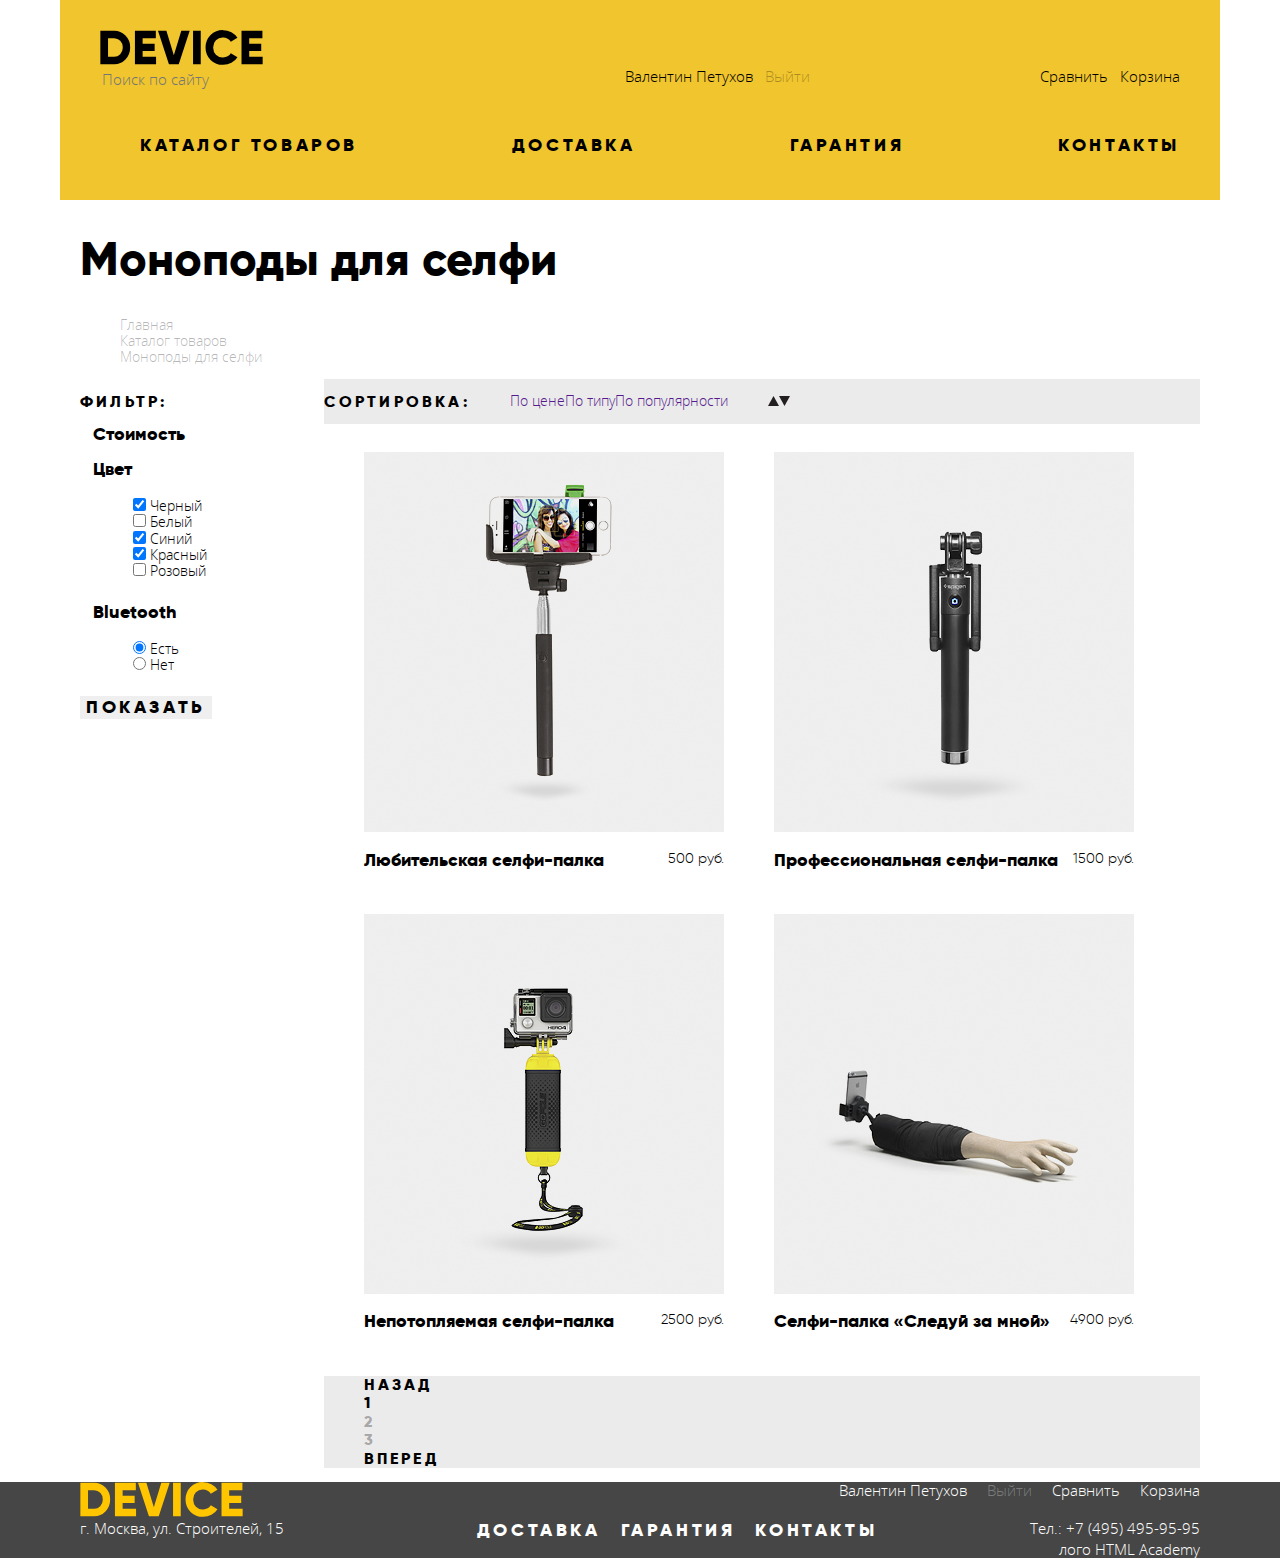
==== catalog.html @ 7acdc755 "исправлены комментарии по 6уроку "Сетки"" ====
<!DOCTYPE html>
<html lang="ru">

<head>
  <meta charset="utf-8">
  <title>HTML Academy: Моноподы для селфи</title>
  <link rel="stylesheet" href="css/normalize.css">
  <link rel="stylesheet" href="css/styles.css">
</head>

<body class="inner-page">
  <header class="container header">
    <a href="index.html">
      <img src="img/logo-device.svg" alt="DEVICE" width="163" height="35">
    </a>
    <div class="header-row">
      <form class="search-form" action="https://echo.htmlacademy.ru" method="get">
        <input type="search" class="search" name="search-param" placeholder="Поиск по сайту" autocomplete="off">
        <button class="search-button" type="submit">Найти</button>
      </form>
      <ul class="header-login-panel">
        <li>
          <a href="" class="link-header">Валентин Петухов</a>
        </li>
        <li>
          <a href="" class="link-header-active">Выйти</a>
        </li>
      </ul>
      <div class="header-navigation-sub-row">
        <p>
          <a href="" class="link-header">Сравнить</a>
        </p>
        <p>
          <a href="" class="link-header">Корзина</a>
        </p>
      </div>
    </div>

    <nav>
      <ul class="header-row">
        <li>
          <a href="" class="link-header nav-item">Каталог товаров</a>
          <ul class="hidden-while-no-styles">
            <li>
              <a href="" class="link-header">Виртуальная реальность</a>
            </li>
            <li>
              <a href="catalog.html" class="link-header">Моноподы для селфи</a>
            </li>
            <li>
              <a href="" class="link-header">Экшн-камеры</a>
            </li>
            <li>
              <a href="" class="link-header">Фитнес-браслеты</a>
            </li>
            <li>
              <a href="" class="link-header">Умные часы</a>
            </li>
            <li>
              <a href="" class="link-header">Квадрокоптеры</a>
            </li>
          </ul>
        </li>
        <li>
          <a href="" class="link-header nav-item">Доставка</a>
        </li>
        <li>
          <a href="" class="link-header nav-item">Гарантия</a>
        </li>
        <li>
          <a href="" class="link-header nav-item">Контакты</a>
        </li>
      </ul>
    </nav>
  </header>

  <main class="container catalog-main">
    <h1 class="page-title">
      Моноподы для селфи
    </h1>
    <ol class="breadcrumbs">
      <li>
        <a href="index.html">Главная</a>
      </li>
      <li>
        <a href="">Каталог товаров</a>
      </li>
      <li>
        <a class="disabled">Моноподы для селфи</a>
      </li>
    </ol>

    <div class="catalog-columns">
      <section class="filter">
        <h2 class="catalog-section-title">Фильтр:</h2>

        <form action="https://echo.htmlacademy.ru" method="get">
          <fieldset>
            <legend>Стоимость</legend>
          </fieldset>

          <fieldset>
            <legend>Цвет</legend>
            <ul>
              <li>
                <input type="checkbox" name="filter-color-black" value="black" id="color-black" checked>
                <label for="color-black">Черный</label>
              </li>
              <li>
                <input type="checkbox" name="filter-color-white" value="white" id="color-white">
                <label for="color-white">Белый</label>
              </li>
              <li>
                <input type="checkbox" name="filter-color-blue" value="blue" id="color-blue" checked>
                <label for="color-blue">Синий</label>
              </li>
              <li>
                <input type="checkbox" name="filter-color-red" value="red" id="color-red" checked>
                <label for="color-red">Красный</label>
              </li>
              <li>
                <input type="checkbox" name="filter-color-pink" value="pink" id="color-pink">
                <label for="color-pink">Розовый</label>
              </li>
            </ul>
          </fieldset>

          <fieldset>
            <legend>Bluetooth</legend>
            <ul>
              <li>
                <input type="radio" name="bluetooth" value="true" id="bluetooth-yes" checked>
                <label for="bluetooth-yes">Есть</label>
              </li>
              <li>
                <input type="radio" name="bluetooth" value="false" id="bluetooth-no">
                <label for="bluetooth-no">Нет</label>
              </li>
            </ul>
          </fieldset>

          <button type="submit" class="link-main">Показать</button>
        </form>
      </section>

      <div class="catalog-section">
        <div class="sorting">
          <h2 class="catalog-section-title">Сортировка:</h2>
          <ul class="sorting-options-list">
            <li>
              <a href="" aria-label="Cортировка по цене">По цене</a>
            </li>
            <li>
              <a href="" aria-label="Сортировка по типу">По типу</a>
            </li>
            <li>
              <a href="" aria-label="Cортировка по популярности">По популярности</a>
            </li>
          </ul>
          <ul class="sorting-options-list">
            <li>
              <a href="" aria-label="По возрастанию">
                <svg xmlns="http://www.w3.org/2000/svg" width="11" height="10" viewBox="0 0 11 10">
                  <path fill="#231F20" d="M5.5 0L0 10h11z" />
                </svg>
              </a>
            </li>
            <li>
              <a href="" aria-label="По убыванию">
                <svg xmlns="http://www.w3.org/2000/svg" width="11" height="10" viewBox="0 0 11 10">
                  <path fill="#231F20" d="M5.5 10L0 0h11" />
                </svg>
              </a>
            </li>
          </ul>
        </div>

        <section>
          <h2 class="visually-hidden">Cписок моноподов для селфи</h2>
          <ul class="catalog-card-list">
            <li class="catalog-item">
              <p>
                <img src="img/monopods/item-1.png" alt="Любительская селфи-палка" width="360" height="380">
              </p>
              <div class="catalog-card-header">
                <h3 class="catalog-card-title">
                  <a href="">Любительская селфи-палка</a>
                </h3>
                <p class="catalog-item-price">500 руб.</p>
              </div>
            </li>

            <li class="catalog-item">
              <p>
                <img src="img/monopods/item-2.png" alt="Профессиональная селфи-палка" width="360" height="380">
              </p>
              <div class="catalog-card-header">
                <h3 class="catalog-card-title">
                  <a href="">Профессиональная селфи-палка</a>
                </h3>
                <p class="catalog-item-price">1500 руб.</p>
              </div>
            </li>

            <li class="catalog-item">
              <p>
                <img src="img/monopods/item-3.png" alt="Непотопляемая селфи-палка" width="360" height="380">
              </p>
              <div class="catalog-card-header">
                <h3 class="catalog-card-title">
                  <a href="">Непотопляемая селфи-палка</a>
                </h3>
                <p class="catalog-item-price">2500 руб.</p>
              </div>
            </li>

            <li class="catalog-item">
              <p>
                <img src="img/monopods/item-4.png" alt="Селфи-палка «Следуй за мной»" width="360" height="380">
              </p>
              <div class="catalog-card-header">
                <h3 class="catalog-card-title">
                  <a href="">Селфи-палка «Следуй за мной»</a>
                </h3>
                <p class="catalog-item-price">4900 руб.</p>
              </div>
            </li>
          </ul>

          <ul class="pagination">
            <li>
              <a href="" class="end-point">Назад</a>
            </li>
            <li>
              <a class="selected">1</a>
            </li>
            <li>
              <a href="">2</a>
            </li>
            <li>
              <a href="">3</a>
            </li>
            <li>
              <a href="" class="end-point">Вперед</a>
            </li>
          </ul>
        </section>
      </div>
    </div>
  </main>

  <footer class="footer">
    <div class="container">
      <div class="footer-row">
        <a href="index.html" aria-label="Ссылка на главную страницу магазина">
          <svg xmlns="http://www.w3.org/2000/svg" width="163" height="35" viewBox="0 0 164 35">
            <path fill="rgb(255, 198, 0)"
              d="m0.35 0.7v33.6h13.532a15.723 15.723 0 0 0 11.72-4.824 16.464 16.464 0 0 0 4.712-11.976 16.465 16.465 0 0 0-4.712-11.976 15.723 15.723 0 0 0-11.72-4.824zm7.733 26.208v-18.819h5.8a8.648 8.648 0 0 1 6.5 2.568 9.412 9.412 0 0 1 2.489 6.84 9.41 9.41 0 0 1-2.489 6.84 8.646 8.646 0 0 1-6.5 2.568h-5.8zm34.8-5.952h12.082v-7.3h-12.086v-5.567h13.291v-7.389h-21.024v33.6h21.265v-7.392h-13.532v-5.952zm36.343 13.344 11.019-33.6h-8.458l-7.491 24.72-7.491-24.72h-8.457l11.019 33.6zm14.4 0h7.733v-33.6h-7.733zm38.615-1.416a15.514 15.514 0 0 0 6.041-5.688l-6.67-3.84a7.488 7.488 0 0 1-3.165 3.024 9.874 9.874 0 0 1-4.664 1.1 9.594 9.594 0 0 1-7.177-2.736 9.907 9.907 0 0 1-2.682-7.248 9.908 9.908 0 0 1 2.682-7.248 9.594 9.594 0 0 1 7.177-2.736 9.914 9.914 0 0 1 4.64 1.08 7.6 7.6 0 0 1 3.189 3.048l6.67-3.84a15.881 15.881 0 0 0-6.09-5.688 17.419 17.419 0 0 0-8.409-2.088 17.12 17.12 0 0 0-17.592 17.472 17.12 17.12 0 0 0 17.589 17.476 17.519 17.519 0 0 0 8.458-2.088zm17.881-11.928h12.082v-7.3h-12.085v-5.567h13.29v-7.389h-21.022v33.6h21.264v-7.392h-13.532v-5.952z" />
          </svg>
        </a>
        <ul class="footer-links">
          <li>
            <a href="" class="link-footer">Валентин Петухов</a>
          </li>
          <li>
            <a href="" class="link-footer-active">Выйти</a>
          </li>
          <li>
            <a href="" class="link-footer">Сравнить</a>
          </li>
          <li>
            <a href="" class="link-footer">Корзина</a>
          </li>
        </ul>
      </div>

      <div class="footer-row">
        <p>г. Москва, ул. Строителей, 15 </p>
        <ul class="nav-footer">
          <li>
            <a href="" class="link-footer">Доставка</a>
          </li>
          <li>
            <a href="" class="link-footer">Гарантия</a>
          </li>
          <li>
            <a href="" class="link-footer">Контакты</a>
          </li>
        </ul>
        <a href="tel:+74954959595" class="link-footer">Тел.: +7 (495) 495-95-95</a>
      </div>

      <div class="footer-row">
        <ul class="social-footer">
          <li>
            <a href="#" aria-label="Фейсбук" class="link-social"></a>
          </li>
          <li>
            <a href="#" aria-label="Инстаграм" class="link-social"></a>
          </li>
          <li>
            <a href="#" aria-label="Твиттер" class="link-social"></a>
          </li>
        </ul>
        <a href="https://htmlacademy.ru/intensive/htmlcss" aria-label="лого HTML Academy" class="link-footer">лого HTML
          Academy</a>
      </div>
    </div>
  </footer>
</body>

</html>
---- css/styles.css ----
/* REMOVE following class when sliders will be implemented. It is temporary to hide*/
.hidden-while-no-styles {
  display: none;
}

.visually-hidden {
  position: absolute;
  width: 1px;
  height: 1px;
  margin: -1px;
  border: 0;
  padding: 0;
  clip: rect(0 0 0 0);
  overflow: hidden;
}

@font-face {
  font-family: "Gilroy";
  font-style: normal;
  font-weight: 800;
  src: local("Gilroy-ExtraBold"),
    url("../fonts/gilroyextrabold.woff2") format("woff2"),
    url("../typography/Gilroy-ExtraBold.woff") format("woff");
}

@font-face {
  font-family: "Gilroy";
  font-style: normal;
  font-weight: 300;
  src: local("Gilroy-Light"),
    url("../fonts/gilroylight.woff2") format("woff2"),
    url("../fonts/gilroylight.woff") format("woff");
}

@font-face {
  font-family: "Open Sans";
  font-style: normal;
  font-weight: 300;
  src: local("OpenSans-Light"),
    url("../fonts/opensanslight.woff2") format("woff2"),
    url("../fonts/opensanslight.woff") format("woff");
}

html {
  box-sizing: border-box;
}

*,
*::before,
*::after {
  box-sizing: inherit;
}

body {
  margin: 0;
  padding: 0;
  font-family: "Open Sans", Arial, sans-serif;
  font-size: 15px;
  color: #000000;
}

a {
  text-decoration: none;
}

img {
  max-width: 100%;
}

.container {
  width:1160px;
  padding-left: 20px;
  padding-right: 20px;
  margin: 0 auto;
}

/*** HEADER ***/
.header {
  padding: 30px 40px;
  background-color: #f0c52e;
}

.header-wrapper {
  padding: 30px 40px;
}

.header-row {
  display: flex;
  flex-direction: row;
  justify-content: space-between;
}

.header-row:nth-child(2) {
  padding-bottom: 12px;
}

.header-row:nth-child(1) {
  padding-top: 22px;
}

.header-navigation-sub-row {
  display: flex;
  flex-direction: row;
  justify-content: space-between;
}

.header-navigation-sub-row p,
.header-login-panel {
  margin: 0;
}

.header-navigation-sub-row p:not(:last-child) {
  margin-right: 12px;
}

.header-login-panel {
  display: flex;
}

.header-login-panel li:not(:last-child) {
  margin-right: 12px;
}

.header ul {
  list-style: none;
}

.nav-item {
  text-transform: uppercase;
  font-family: "Gilroy", Arial, sans-serif;
  font-size: 18px;
  font-weight: 800;
  letter-spacing: 3.6px;
}
/*******************************************/

/*** SEARCH in header ***/
.search {
  outline: 0;
  border: none;
  border-bottom: 1px solid #f0c52e;
  background: #f0c52e;
  color: rgba(0, 0, 0, 0.3);
  box-shadow: none;
}

.search-form {
  height: 11px;
}

.search:focus::placeholder {
  color: rgba(0, 0, 0, 0.6);
}

.search:focus {
  border-color: #000000;
  color: #000000;
}

.search-button {
  visibility: hidden;
}

.search:focus + .search-button {
  visibility: visible;
  margin-left: -4px;
  border: 1px solid #000000;
  background-color: #f0c52e;
}

.search:focus + .search-button:hover {
  background-color: #000000;
  color: #ffffff;
}

.search-button:active {
  visibility: visible;
  background-color: #000000;
  color: rgba(255, 255, 255, 0.3);
}
/*******************************************/

/***************** FOOTER *****************/
.footer {
  width: 100%;
  background-color: #464646;
  color: #ffffff;
}

.footer ul {
  list-style: none;
}
.footer-row {
  display: flex;
  justify-content: space-between;
}

.social-footer {
  display: flex;
  justify-content: space-between;
}

.footer-links {
  display: flex;
  justify-content: space-between;
}

.footer-links li:not(:last-child) {
  margin-right: 20px;
}

.nav-footer {
  display: flex;
  justify-content: space-between;
}

.nav-footer li:not(:last-child) {
  margin-right: 20px;
}

.footer ul,
.footer p {
  margin: 0;
}
.nav-footer a {
  font-family: "Gilroy", Arial, sans-serif;
  font-size: 18px;
  font-weight: 800;
  text-transform: uppercase;
  letter-spacing: 3.6px;
}
/*******************************************/

/****************** MAIN ******************/

.page-title {
  font-family: "Gilroy", Arial, sans-serif;
  font-weight: 800;
  font-size: 47px;
}

.section-title {
  font-family: "Gilroy", Arial, sans-serif;
  font-size: 31px;
  font-weight: 800;
  letter-spacing: 0.47px;
}

.index-columns {
  display: flex;
  flex-direction: row;
  justify-content: space-between;
}

/*******************************************/

/************* LINKS IN HEADER *************/
.link-header:visited {
  color: #000000;
}

.link-header:hover {
  color: rgba(0, 0, 0, 0.6);
}

.link-header:active {
  color: rgba(0, 0, 0, 0.3);
}

.link-header-active {
  color: rgba(0, 0, 0, 0.3);
}
/*******************************************/

/*** LINKS IN MAIN SECTION crossed style ***/
.link-main {
  text-transform: uppercase;
  font-family: "Gilroy", Arial, sans-serif;
  font-size: 18px;
  font-weight: 800;
  letter-spacing: 3.6px;
  border: none;
}

.link-main:visited {
  color: #000000;
}

.link-main:hover {
  background: #f0c52e;
}

.link-main:active {
  background: #f0c52e;
  color: rgba(0, 0, 0, 0.3);
}
/*******************************************/

/************* LINKS IN FOOTER *************/
.link-footer,
.link-footer:visited {
  color: #ffffff;
}

.link-footer:hover {
  color: rgba(255, 255, 255, 0.6);
}

.link-footer:active {
  color: rgba(255, 255, 255, 0.3);
}

.link-footer-active {
  color: rgba(255, 255, 255, 0.3);
}
/*******************************************/

/************* LIST style ******************/
.list li::before {
  content: "\25E6";
  display: inline-block;
  width: 25px;
  font-weight: 800;
  color: #e5e5e5;
}

.list {
  list-style: none;
  line-height: 30px;
  font-family: "Gilroy", Arial, sans-serif;
  font-weight: 800;
}
/*******************************************/

/************* Catalog page ****************/
.filter {
  width: 467px;
}

.sorting {
  display: flex;

  background-color: #ebebeb;
}

.sorting-options-list {
  display: flex;
  justify-content: flex-end;
  list-style: none;
}

.catalog-columns {
  display: flex;
}

.catalog-main {
  font-size: 14px;
}

.catalog-section-title {
  font-family: "Gilroy", Arial, sans-serif;
  font-size: 16px;
  font-weight: 800;
  text-transform: uppercase;
  letter-spacing: 3.2px;
}

.catalog-card-title {
  font-family: "Gilroy", Arial, sans-serif;
  font-size: 18px;
  font-weight: 800;
}

.catalog-card-list {
  display: flex;
  flex-wrap: wrap;
}

.catalog-item {
  margin-right: 50px;
  margin-bottom: 30px;
  list-style: none;
}

.catalog-card-header {
  display: flex;
  justify-content: space-between;
}

.catalog-card-title,
.catalog-item-price {
  margin: 0;
}

.catalog-item a:visited {
  color: #000000;
}

.catalog-item-price {
  font-family: "Gilroy", Arial, sans-serif;
}
/*******************************************/

/******* Catalog page - PAGINATIION ********/
.pagination {
  list-style: none;
  background: #ebebeb;
}

.pagination a {
  text-transform: uppercase;
  font-family: "Gilroy", Arial, sans-serif;
  font-size: 16px;
  font-weight: 800;
  letter-spacing: 3.2px;
  color: rgba(0, 0, 0, 0.3);
}

.pagination a:visited {
  color: rgba(0, 0, 0, 0.3);
}

.pagination .selected,
.pagination .selected:visited {
  color: #000000;
}

.pagination .end-point,
.pagination .end-point:visited {
  color: #000000;
}

.pagination .end-point:hover {
  background-color: #d9d9d9;
}

.pagination .end-point:active {
  background-color: #d9d9d9;
  color: rgba(0, 0, 0, 0.3);
}
/*******************************************/

/******* Catalog page - BREADCRUMBS ********/
.breadcrumbs {
  list-style: none;
}

.breadcrumbs a {
  color: rgba(0, 0, 0, 0.3);
}

.breadcrumbs a:not(.disabled):hover {
  color: rgba(0, 0, 0, 0.6);
}

.breadcrumbs a:not(.disabled):active {
  color: rgba(0, 0, 0, 0.1);
}

.breadcrumbs .disabled {
  cursor: default;
}
/*******************************************/

/********** Catalog page - FILTER **********/
.filter fieldset {
  border: none;
}

.filter legend {
  font-family: "Gilroy", Arial, sans-serif;
  font-size: 18px;
  font-weight: 800;
}

.filter ul {
  list-style: none;
}
/*******************************************/

/********** communication form *************/
.communication-form {
  display: none;
  box-shadow: 0px 10px 20px 0 rgba(4, 6, 6, 0.2);
}

.communication-form label {
  font-family: "Gilroy", Arial, sans-serif;
  font-size: 18px;
  font-weight: 800;
}

.communication-form input,
.communication-form textarea {
  background: #f2f2f2;
  border: none;
}

.communication-form input::placeholder,
.communication-form textarea::placeholder {
  color: rgba(70, 70, 70, 0.4);
}
/*******************************************/
.address-popup {
  display: none;
}

/********** communication form *************/
.promo-slider {
  display: flex;
  flex-direction: row;
}

.promo-slider-img {
  order: -1;
}

.promo-slider-info {
  display: flex;
  flex-direction: column;
}
/*******************************************/

/********** GOOD's GROUPS *************/
.groups {

}

.group-list {
  display: flex;
  list-style: none;
}

.group-item {
  margin-right: 40px;
}
/*******************************************/

/************ BENEFITS *********************/
.benefits-wrapper {
  background-color: #e5e5e5;
}

.benefits {
  display: flex;
  min-height: 288px;
}

.benefit-name {
  display: flex;
  flex-direction: column;
}
/*******************************************/

/************ PARTNERS *********************/
.partners {
  display: flex;
}

.partners img {
  margin-right: 40px;
}
/*******************************************/

/************  *********************/
.about {
  
}
/*******************************************/

/************  ***************/



/*******************************************/
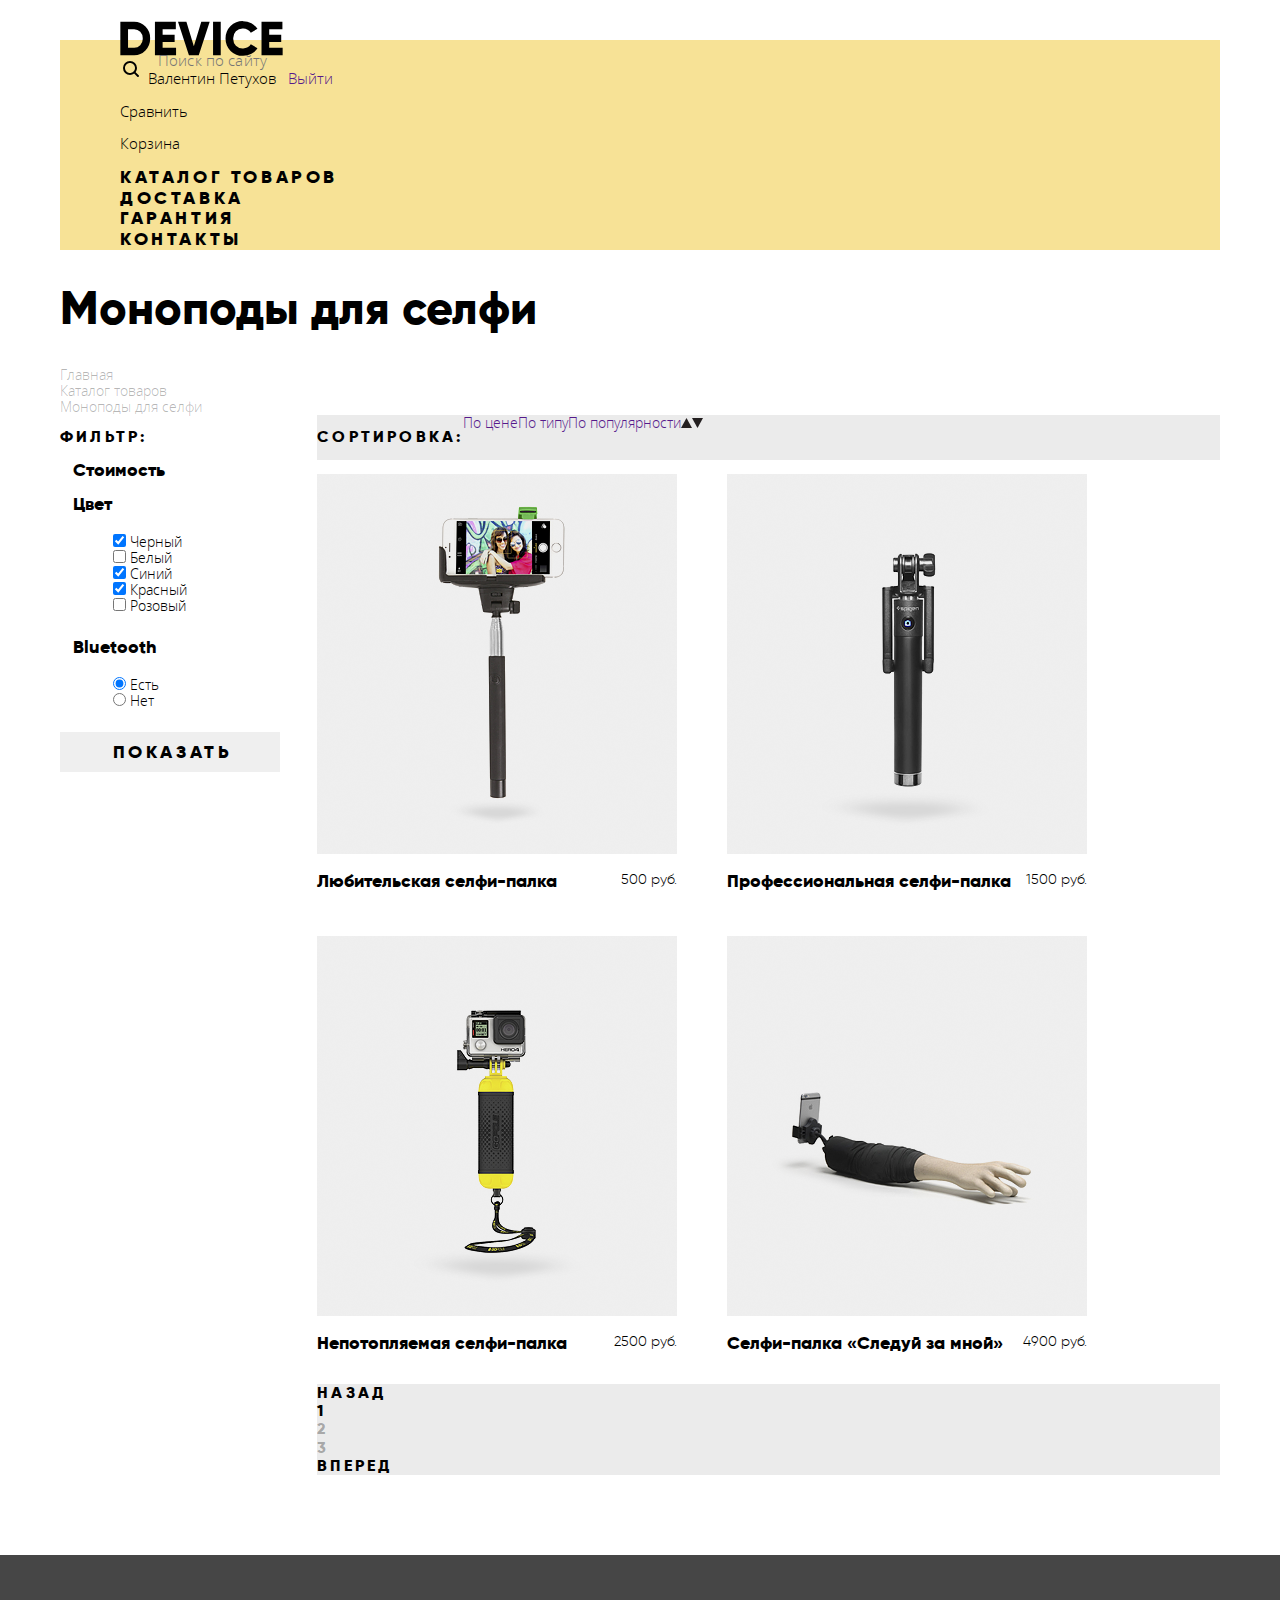
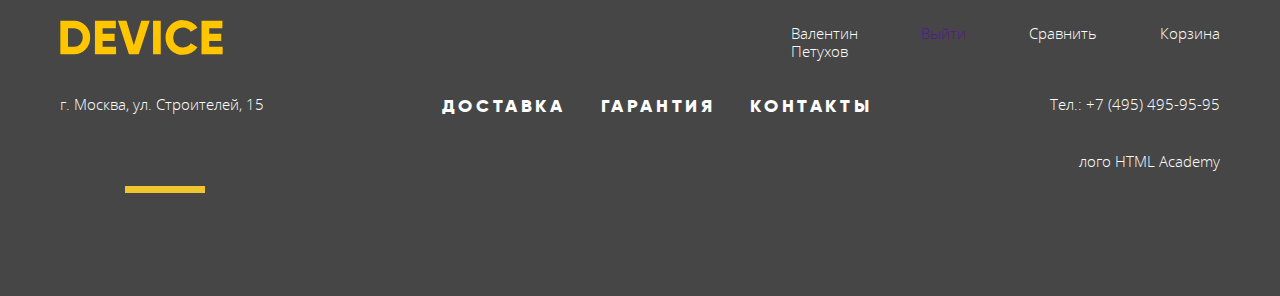
==== commit d6ddab16: "7урок - Декоративные элементы" ====
--- a/catalog.html
+++ b/catalog.html
@@ -18,7 +18,7 @@
         <input type="search" class="search" name="search-param" placeholder="Поиск по сайту" autocomplete="off">
         <button class="search-button" type="submit">Найти</button>
       </form>
-      <ul class="header-login-panel">
+      <ul class="reset-list header-login-panel">
         <li>
           <a href="" class="link-header">Валентин Петухов</a>
         </li>
@@ -37,10 +37,10 @@
     </div>
 
     <nav>
-      <ul class="header-row">
+      <ul class="reset-list header-row">
         <li>
           <a href="" class="link-header nav-item">Каталог товаров</a>
-          <ul class="hidden-while-no-styles">
+          <ul class="hidden-while-no-styles reset-list">
             <li>
               <a href="" class="link-header">Виртуальная реальность</a>
             </li>
@@ -78,7 +78,7 @@
     <h1 class="page-title">
       Моноподы для селфи
     </h1>
-    <ol class="breadcrumbs">
+    <ol class="reset-list breadcrumbs">
       <li>
         <a href="index.html">Главная</a>
       </li>
@@ -146,7 +146,7 @@
       <div class="catalog-section">
         <div class="sorting">
           <h2 class="catalog-section-title">Сортировка:</h2>
-          <ul class="sorting-options-list">
+          <ul class="reset-list sorting-options-list">
             <li>
               <a href="" aria-label="Cортировка по цене">По цене</a>
             </li>
@@ -157,7 +157,7 @@
               <a href="" aria-label="Cортировка по популярности">По популярности</a>
             </li>
           </ul>
-          <ul class="sorting-options-list">
+          <ul class="reset-list sorting-options-list">
             <li>
               <a href="" aria-label="По возрастанию">
                 <svg xmlns="http://www.w3.org/2000/svg" width="11" height="10" viewBox="0 0 11 10">
@@ -177,7 +177,7 @@
 
         <section>
           <h2 class="visually-hidden">Cписок моноподов для селфи</h2>
-          <ul class="catalog-card-list">
+          <ul class="reset-list catalog-card-list">
             <li class="catalog-item">
               <p>
                 <img src="img/monopods/item-1.png" alt="Любительская селфи-палка" width="360" height="380">
@@ -188,6 +188,10 @@
                 </h3>
                 <p class="catalog-item-price">500 руб.</p>
               </div>
+              <div class="actions">
+                <a href="#" class="buy">Купить</a>
+                <a href="#" class="bookmark">Добавить к сравнению</a>
+              </div>
             </li>
 
             <li class="catalog-item">
@@ -227,7 +231,7 @@
             </li>
           </ul>
 
-          <ul class="pagination">
+          <ul class="reset-list pagination">
             <li>
               <a href="" class="end-point">Назад</a>
             </li>
@@ -258,7 +262,7 @@
               d="m0.35 0.7v33.6h13.532a15.723 15.723 0 0 0 11.72-4.824 16.464 16.464 0 0 0 4.712-11.976 16.465 16.465 0 0 0-4.712-11.976 15.723 15.723 0 0 0-11.72-4.824zm7.733 26.208v-18.819h5.8a8.648 8.648 0 0 1 6.5 2.568 9.412 9.412 0 0 1 2.489 6.84 9.41 9.41 0 0 1-2.489 6.84 8.646 8.646 0 0 1-6.5 2.568h-5.8zm34.8-5.952h12.082v-7.3h-12.086v-5.567h13.291v-7.389h-21.024v33.6h21.265v-7.392h-13.532v-5.952zm36.343 13.344 11.019-33.6h-8.458l-7.491 24.72-7.491-24.72h-8.457l11.019 33.6zm14.4 0h7.733v-33.6h-7.733zm38.615-1.416a15.514 15.514 0 0 0 6.041-5.688l-6.67-3.84a7.488 7.488 0 0 1-3.165 3.024 9.874 9.874 0 0 1-4.664 1.1 9.594 9.594 0 0 1-7.177-2.736 9.907 9.907 0 0 1-2.682-7.248 9.908 9.908 0 0 1 2.682-7.248 9.594 9.594 0 0 1 7.177-2.736 9.914 9.914 0 0 1 4.64 1.08 7.6 7.6 0 0 1 3.189 3.048l6.67-3.84a15.881 15.881 0 0 0-6.09-5.688 17.419 17.419 0 0 0-8.409-2.088 17.12 17.12 0 0 0-17.592 17.472 17.12 17.12 0 0 0 17.589 17.476 17.519 17.519 0 0 0 8.458-2.088zm17.881-11.928h12.082v-7.3h-12.085v-5.567h13.29v-7.389h-21.022v33.6h21.264v-7.392h-13.532v-5.952z" />
           </svg>
         </a>
-        <ul class="footer-links">
+        <ul class="reset-list footer-links">
           <li>
             <a href="" class="link-footer">Валентин Петухов</a>
           </li>
@@ -276,7 +280,7 @@
 
       <div class="footer-row">
         <p>г. Москва, ул. Строителей, 15 </p>
-        <ul class="nav-footer">
+        <ul class="reset-list nav-footer">
           <li>
             <a href="" class="link-footer">Доставка</a>
           </li>
@@ -291,7 +295,7 @@
       </div>
 
       <div class="footer-row">
-        <ul class="social-footer">
+        <ul class="reset-list social-footer">
           <li>
             <a href="#" aria-label="Фейсбук" class="link-social"></a>
           </li>
--- a/css/styles.css
+++ b/css/styles.css
@@ -68,63 +68,90 @@
 }
 
 .container {
-  width:1160px;
-  padding-left: 20px;
-  padding-right: 20px;
+  width: 1160px;
   margin: 0 auto;
+}
+
+.reset-list {
+  padding: 0;
+  margin: 0;
+  list-style: none;
 }
 
 /*** HEADER ***/
 .header {
-  padding: 30px 40px;
-  background-color: #f0c52e;
-}
-
-.header-wrapper {
-  padding: 30px 40px;
-}
-
-.header-row {
+  padding: 0;
+  padding-top: 21px;
+  padding-right: 60px;
+  padding-left: 60px;
+  background-image: linear-gradient(
+    to bottom,
+    #ffffff 40px,
+    #f7e296 40px
+  );
+}
+
+.user-menu {
+  display: flex;
+  flex-direction: row;
+  flex-wrap: wrap;
+  justify-content: space-between;
+
+  padding-top: 30px;
+  padding-bottom: 27px;
+}
+
+.navigation {
+  display: flex;
+  flex-direction: row;
+  flex-wrap: wrap;
+  justify-content: space-between;
+  padding-top: 20px;
+  padding-bottom: 49px;
+}
+
+.navigation .nav-item:nth-child(1) {
+  margin-right: auto;
+}
+
+.navigation .nav-item:nth-child(2) {
+  margin-right: 33px;
+}
+
+.navigation .nav-item:nth-child(3) {
+  margin-right: 68px;
+}
+
+.navigation .nav-item:last-child {
+  margin-left: 40px;
+  margin-right: -4px;
+}
+
+.user-menu-items {
   display: flex;
   flex-direction: row;
   justify-content: space-between;
-}
-
-.header-row:nth-child(2) {
-  padding-bottom: 12px;
-}
-
-.header-row:nth-child(1) {
-  padding-top: 22px;
-}
-
-.header-navigation-sub-row {
-  display: flex;
-  flex-direction: row;
-  justify-content: space-between;
-}
-
-.header-navigation-sub-row p,
+  flex-grow: 1;
+}
+
+.user-menu-items p {
+  margin: 0;
+}
+
+.user-menu-items .link-header:not(:last-child) {
+  margin-right: 30px;
+}
+
 .header-login-panel {
-  margin: 0;
-}
-
-.header-navigation-sub-row p:not(:last-child) {
-  margin-right: 12px;
-}
-
-.header-login-panel {
-  display: flex;
+  display: flex;
+  padding-left: 28px;
+  width: 309px;
 }
 
 .header-login-panel li:not(:last-child) {
   margin-right: 12px;
 }
 
-.header ul {
-  list-style: none;
-}
-
 .nav-item {
   text-transform: uppercase;
   font-family: "Gilroy", Arial, sans-serif;
@@ -132,45 +159,132 @@
   font-weight: 800;
   letter-spacing: 3.6px;
 }
+
+.logo:hover {
+  opacity: 0.6;
+}
+
+.logo:active {
+  opacity: 0.3;
+}
+
+.nav-catalog-link {
+  padding-right: 28px;
+  background-image: url("../img/icons/plus.svg");
+  background-repeat: no-repeat;
+  background-position: right;
+  background-size: 16px 16px;
+}
+
+.nav-item-catalog {
+  position: relative;
+  flex-grow: 1;
+}
+
+.navigation .nav-item:nth-child(3) {
+  margin-right: 69px;
+}
+
+.nav-sub-menu {
+  display: none;
+  position: absolute;
+
+  flex-direction: column;
+  flex-wrap: wrap;
+  align-content: flex-start;
+  padding-top: 20px;
+  top: 30px;
+  left: 0;
+  width: 1100px;
+  height: 156px;
+  z-index: 1;
+  background-color: #f7e296;
+}
+
+.nav-sub-menu li {
+  width: 181px;
+  height: 36px;
+  margin-right: 60px;
+}
+
+.nav-item-catalog:hover .nav-sub-menu {
+  display: flex;
+}
+
 /*******************************************/
 
 /*** SEARCH in header ***/
+.search-form {
+  position: relative;
+  width: 540px;
+  height: 11px;
+}
+
+.search-form::before {
+  position: absolute;
+  content: "";
+  top: 2px;
+  left: 3px;
+  width: 16px;
+  height: 16px;
+  background-image: url("../img/icons/search.svg");
+  background-repeat: no-repeat;
+  background-position: 0 0;
+}
+
 .search {
+  position: relative;
+  bottom: 10px;
   outline: 0;
   border: none;
-  border-bottom: 1px solid #f0c52e;
-  background: #f0c52e;
-  color: rgba(0, 0, 0, 0.3);
+  padding-left: 38px;
+  width: 441px;
   box-shadow: none;
-}
-
-.search-form {
-  height: 11px;
-}
-
-.search:focus::placeholder {
-  color: rgba(0, 0, 0, 0.6);
+ /* color: rgba(0, 0, 0, 0.3);*/
+  background-color: transparent;
+  letter-spacing: 0.15px;
+}
+
+.search-label {
+  padding-left: 41px;
+  opacity: 0.3;
+}
+
+.search-label:hover {
+  opacity: 0.6;
 }
 
 .search:focus {
-  border-color: #000000;
+  border-bottom: 2px solid #000000;
   color: #000000;
+  padding-bottom: 10px;
+}
+
+ .search:focus + .search-label {
+  display: none;
 }
 
 .search-button {
   visibility: hidden;
 }
 
-.search:focus + .search-button {
+.search:focus + .search-button,
+.search-button:active {
   visibility: visible;
+  position: relative;
+  bottom: 18px;
+  width: 85px;
+  height: 49px;
   margin-left: -4px;
-  border: 1px solid #000000;
-  background-color: #f0c52e;
+  border: 2px solid #000000;
+  background-color: transparent;
+  padding-bottom: 10px;
 }
 
 .search:focus + .search-button:hover {
   background-color: #000000;
   color: #ffffff;
+
 }
 
 .search-button:active {
@@ -182,43 +296,71 @@
 
 /***************** FOOTER *****************/
 .footer {
+  position: relative;
+  margin-top: 80px;
+  padding-top: 65px;
+  padding-bottom: 90px;
   width: 100%;
   background-color: #464646;
   color: #ffffff;
 }
 
-.footer ul {
-  list-style: none;
-}
+.footer::before {
+  content: "";
+  position: absolute;
+  left: 125px;
+  bottom: 103px;
+  width: 80px;
+  height: 7px;
+  background-color: #f0c52e;
+}
+
 .footer-row {
   display: flex;
   justify-content: space-between;
+  margin-bottom: 36px;
+}
+
+.footer-bottom-row {
+  display: flex;
+  justify-content: flex-end;
+  padding-top: 28px;
 }
 
 .social-footer {
   display: flex;
-  justify-content: space-between;
+  flex-wrap: wrap;
+  justify-content: center;
+  flex-grow: 1;
+}
+
+.social-item:not(:last-child) {
+  margin-right: 20px;
 }
 
 .footer-links {
   display: flex;
-  justify-content: space-between;
+  justify-content: flex-end;
+  width: 300px;
+  padding-top: 5px;
 }
 
 .footer-links li:not(:last-child) {
-  margin-right: 20px;
+  margin-right: 63px;
 }
 
 .nav-footer {
   display: flex;
-  justify-content: space-between;
+  justify-content: center;
+  flex-wrap: wrap;
+  flex-grow: 1;
+  letter-spacing: 3.6px;
 }
 
 .nav-footer li:not(:last-child) {
-  margin-right: 20px;
-}
-
-.footer ul,
+  margin-right: 35px;
+}
+
 .footer p {
   margin: 0;
 }
@@ -229,10 +371,28 @@
   text-transform: uppercase;
   letter-spacing: 3.6px;
 }
+
+.link-footer,
+.link-footer:visited {
+  color: #ffffff;
+}
+
+.link-footer:hover {
+  opacity: 0.6;
+}
+
+.link-footer:active {
+  opacity: 0.3;
+}
+
 /*******************************************/
 
 /****************** MAIN ******************/
 
+.main {
+  position: relative;
+}
+
 .page-title {
   font-family: "Gilroy", Arial, sans-serif;
   font-weight: 800;
@@ -241,8 +401,9 @@
 
 .section-title {
   font-family: "Gilroy", Arial, sans-serif;
-  font-size: 31px;
-  font-weight: 800;
+  font-weight: 800;
+  font-size: 47px;
+  line-height: 48px;
   letter-spacing: 0.47px;
 }
 
@@ -250,6 +411,7 @@
   display: flex;
   flex-direction: row;
   justify-content: space-between;
+  margin-top: 100px;
 }
 
 /*******************************************/
@@ -260,75 +422,53 @@
 }
 
 .link-header:hover {
-  color: rgba(0, 0, 0, 0.6);
+  opacity: 0.6;
 }
 
 .link-header:active {
-  color: rgba(0, 0, 0, 0.3);
-}
-
-.link-header-active {
-  color: rgba(0, 0, 0, 0.3);
+  opacity: 0.3;
 }
 /*******************************************/
 
 /*** LINKS IN MAIN SECTION crossed style ***/
 .link-main {
+  position: relative;
+  display: flex;
+  justify-content: center;
+  width: 220px;
+  padding: 0 10px 0 15px;
+
   text-transform: uppercase;
   font-family: "Gilroy", Arial, sans-serif;
   font-size: 18px;
   font-weight: 800;
+  line-height: 40px;
   letter-spacing: 3.6px;
   border: none;
 }
 
+.link-main::before {
+  position: absolute;
+  top: 40%;
+  right: 0px;
+  content: "";
+  z-index: -1;
+  height: 8px;
+  width: 220px;
+  background-color: #f0c52e;
+}
+
 .link-main:visited {
   color: #000000;
 }
 
 .link-main:hover {
-  background: #f0c52e;
+  background-color: #f0c52e;
 }
 
 .link-main:active {
-  background: #f0c52e;
+  background-color: #f0c52e;
   color: rgba(0, 0, 0, 0.3);
-}
-/*******************************************/
-
-/************* LINKS IN FOOTER *************/
-.link-footer,
-.link-footer:visited {
-  color: #ffffff;
-}
-
-.link-footer:hover {
-  color: rgba(255, 255, 255, 0.6);
-}
-
-.link-footer:active {
-  color: rgba(255, 255, 255, 0.3);
-}
-
-.link-footer-active {
-  color: rgba(255, 255, 255, 0.3);
-}
-/*******************************************/
-
-/************* LIST style ******************/
-.list li::before {
-  content: "\25E6";
-  display: inline-block;
-  width: 25px;
-  font-weight: 800;
-  color: #e5e5e5;
-}
-
-.list {
-  list-style: none;
-  line-height: 30px;
-  font-family: "Gilroy", Arial, sans-serif;
-  font-weight: 800;
 }
 /*******************************************/
 
@@ -346,7 +486,6 @@
 .sorting-options-list {
   display: flex;
   justify-content: flex-end;
-  list-style: none;
 }
 
 .catalog-columns {
@@ -379,7 +518,8 @@
 .catalog-item {
   margin-right: 50px;
   margin-bottom: 30px;
-  list-style: none;
+
+  position: relative;
 }
 
 .catalog-card-header {
@@ -399,11 +539,37 @@
 .catalog-item-price {
   font-family: "Gilroy", Arial, sans-serif;
 }
+
+.catalog-item .actions {
+  display: none;
+}
+
+.catalog-item:hover .actions {
+  display: block;
+}
+
+.catalog-item .actions {
+  position: absolute;
+  top: 0;
+  left: 0;
+
+  width: 360px;
+  height: 380px;
+  padding: 184px 0;
+
+  background-color: rgba(238, 238, 238, 0.7);
+}
+
+.catalog-item .actions .buy,
+.catalog-item .actions .bookmark {
+  display: block;
+  width: 144px;
+  margin: 0 auto;
+}
 /*******************************************/
 
 /******* Catalog page - PAGINATIION ********/
 .pagination {
-  list-style: none;
   background: #ebebeb;
 }
 
@@ -442,7 +608,6 @@
 
 /******* Catalog page - BREADCRUMBS ********/
 .breadcrumbs {
-  list-style: none;
 }
 
 .breadcrumbs a {
@@ -506,39 +671,223 @@
 }
 
 /********** communication form *************/
-.promo-slider {
+.promo-slider-list {
+  position: relative;
   display: flex;
   flex-direction: row;
+  justify-content: space-around;
+
+  margin-bottom: 50px;
+}
+
+.promo-slider:before {
+  content: "";
+  position: absolute;
+  width: 1160px;
+  height: 117px;
+  z-index: -1;
+  background-color: rgba(240, 197, 46, 0.5);
+}
+
+.promo-slider:after {
+  content: "";
+  position: absolute;
+  width: 100px;
+  right: 584px;
+  top: 43px;
+  z-index: -1;
+  border-top: 7px solid #ffffff;
+}
+
+.promo-slider-item {
+  display: flex;
+  flex-direction: row;
+  width: 100%;
+  position: relative;
+}
+
+.promo-slider-content {
+  display: flex;
+  flex-direction: column;
+  padding-left: 63px;
+  margin: 0 auto;
+  width: 560px;
+}
+
+.promo-slider-content::after {
+  position: absolute;
+  right: 48px;
+  top: -21px;
+
+  font-family: "Gilroy", Arial, sans-serif;
+  font-weight: 800;
+  font-size: 180px;
+  color: #ffffff;
+}
+
+.promo-slider-item:nth-child(1) .promo-slider-content::after {
+  content: "01";
+}
+
+.promo-slider-title {
+  padding-top: 39px;
+  margin-bottom: 0;
+
+  font-family: "Gilroy", Arial, sans-serif;
+  font-weight: 800;
+  font-size: 47px;
+  line-height: 56px;
+  letter-spacing: 0.5px;
 }
 
 .promo-slider-img {
   order: -1;
-}
-
-.promo-slider-info {
-  display: flex;
-  flex-direction: column;
+
+  margin-left: 91px;
+  margin-top: 5px;
+}
+
+/* .promo-slider-item:nth-child(1) .promo-slider-description */
+.promo-slider-description {
+  margin-top: 18px;
+  margin-bottom: 43px;
+
+  line-height: 30px;
+  letter-spacing: 0.2px;
+}
+
+.promo-slider-item .link-main {
+  margin-bottom: 47px;
+}
+
+.promo-top-row {
+  font-family: "Gilroy", Arial, sans-serif;
+  font-size: 36px;
+  line-height: 48px;
+  letter-spacing: 0.36px;
+}
+
+.promo-bottom-row {
+  height: 30px;
+  font-size: 13px;
+  line-height: 20px;
+  letter-spacing: 0.13px;
+}
+
+.promo-cell {
+  width: 195px;
+  color: #464646;
 }
 /*******************************************/
 
 /********** GOOD's GROUPS *************/
 .groups {
-
+  margin-top: 105px;
 }
 
 .group-list {
   display: flex;
-  list-style: none;
+  flex-wrap: wrap;
+  justify-content: space-between;
 }
 
 .group-item {
-  margin-right: 40px;
+  position: relative;
+  margin-top: 193px;
+  width: 160px;
+
+  font-family: "Gilroy", Arial, sans-serif;
+  font-weight: 800;
+  font-size: 18px;
+  line-height: 24px;
+  letter-spacing: 0.18px;
+}
+
+.group-link::before,
+.group-link::after {
+  position: absolute;
+  content: "";
+  top: -195px;
+  left: 0;
+  width: 160px;
+  height: 160px;
+  background-repeat: no-repeat;
+}
+
+.group-link::before {
+  background-color: #f0c52e;
+  opacity: 0.5;
+  z-index: -1;
+}
+
+.group-link:visited,
+.group-link:hover {
+  color: #000000;
+}
+
+.group-link:active {
+  color: rgba(0, 0, 0, 0.3);
+}
+
+.group-link:hover::before {
+  opacity: 1;
+}
+
+.group-link:active.group-link::after {
+  opacity: 0.3;
+}
+
+.group-link.virtual::after {
+  background-image: url("../img/groups/popular-1.svg");
+  background-position: 31px 52px;
+}
+
+.group-link.monopod::after {
+  background-image: url("../img/groups/popular-2.svg");
+  background-position: 38px 41px;
+}
+
+.group-link.action::after {
+  background-image: url("../img/groups/popular-3.svg");
+  background-position: 49px 38px;
+}
+
+.group-link.finess::after {
+  background-image: url("../img/groups/popular-4.svg");
+  background-position: 28px 50px;
+}
+
+.group-link.watch::after {
+  background-image: url("../img/groups/popular-5.svg");
+  background-position: 55px 32px;
+}
+
+.group-link.kvadrokopter::after {
+  background-image: url("../img/groups/popular-6.svg");
+  background-position: 13px 49px;
 }
 /*******************************************/
 
 /************ BENEFITS *********************/
 .benefits-wrapper {
+  position: relative;
   background-color: #e5e5e5;
+  margin-top: 80px;
+  margin-bottom: 94px;
+
+  background-image: linear-gradient(
+    to bottom,
+    #ffffff 100px,
+    #e5e5e5 40px
+  );
+}
+
+.benefits-wrapper::after {
+  position: absolute;
+  content: "";
+  height: 70px;
+  width: 100%;
+  background-color: #e5e5e5;
 }
 
 .benefits {
@@ -546,30 +895,329 @@
   min-height: 288px;
 }
 
+.benefit-names {
+  position: relative;
+  display: flex;
+  flex-direction: column;
+  justify-content: center;
+  position: relative;
+  width: 285px;
+  min-height: 150px;
+  padding-top: 87px;
+  padding-bottom: 33px;
+  border-right: 7px solid #000000;
+}
+
+.benefit-name::before {
+  position: absolute;
+  content: "";
+  top: 30%;
+  left: 0;
+  z-index: -1;
+  height: 8px;
+  width: 160px;
+
+  background-color: #f0c52e;
+}
+
+.benefit-name.checked::before {
+  top: -5px;
+  width: 278px;
+  height: 40px;
+  background-color: #000000;
+}
+
+.benefit-name.checked {
+  color: #f0c52e;
+}
+
 .benefit-name {
-  display: flex;
-  flex-direction: column;
-}
+  position: relative;
+  width: 160px;
+  margin-bottom: 40px;
+  padding-left: 13px;
+  z-index: 1;
+  border: none;
+  background: none;
+
+  font-family: "Gilroy", Arial, sans-serif;
+  font-size: 18px;
+  font-weight: 800;
+  line-height: 24px;
+  letter-spacing: 3.6px;
+  text-transform: uppercase;
+}
+
+.benefit-items {
+  margin-left: 115px;
+  padding-top: 35px;
+}
+
+.benefit-items .section-title {
+  margin-bottom: 33px;
+}
+
+.benefit-item {
+  position: relative;
+}
+
+.benefit-item::before {
+  position: absolute;
+  content: "";
+  width: 200px;
+  height: 200px;
+  background-repeat: no-repeat;
+  background-position: center;
+}
+
+.benefit-item:nth-child(1)::before {
+  top: -4px;
+  right: -307px;
+  background-image: url("../img/benefits/delivery.svg");
+}
+
+.benefit-description {
+  line-height: 30px;
+  letter-spacing: 0.3px;
+  color: #464646;
+}
+
 /*******************************************/
 
 /************ PARTNERS *********************/
 .partners {
-  display: flex;
-}
-
-.partners img {
+  margin-top: 160px;
+  margin-bottom: 50px;
+}
+
+.partners-list {
+  display: flex;
+  justify-content: space-around;
+}
+
+.partners-item {
+  position: relative;
   margin-right: 40px;
-}
-/*******************************************/
-
-/************  *********************/
-.about {
-  
+  width: 260px;
+  height: 100px;
+}
+
+.partners-item:hover::before {
+  position: absolute;
+  content: "";
+  top: 0;
+  width: 260px;
+  height: 100px;
+}
+
+.partners-item:nth-child(1):hover::before {
+  background-image: url("../img/partners/logo-1-colored.jpg");
+}
+
+.partners-item:nth-child(2):hover::before {
+  background-image: url("../img/partners/logo-2-colored.jpg");
+}
+
+.partners-item:nth-child(3):hover::before {
+  background-image: url("../img/partners/logo-3-colored.jpg");
+}
+
+.partners-item:nth-child(4):hover::before {
+  background-image: url("../img/partners/logo-4-colored.jpg");
+}
+.partners-item:last-child {
+  margin-right: 0;
+}
+/*******************************************/
+
+/************ ABOUT/CONTACTS*********************/
+.about,
+.contacts {
+  position: relative;
+  padding-top: 10px;
+  width: 50%;
+}
+
+.about::before,
+.contacts:before {
+  content: "";
+  position: absolute;
+  top: -4px;
+  left: 0;
+  width: 80px;
+  height: 7px;
+  background-color: #000000;
+}
+
+.contacts {
+  margin-left: 40px;
+}
+
+.contacts-map {
+  margin-top: 25px;
+  margin-bottom: 65px;
+}
+
+.contacts .link-main,
+.about .link-main {
+  width: 260px;
+}
+.contacts .link-main::before,
+.contacts .link-main:hover::before,
+.about .link-main::before,
+.about .link-main:hover::before {
+  width: 260px;
+  left: 0;
+}
+
+.paragraph-text {
+  padding-top: 3px;
+  line-height: 30px;
+  color: #464646;
+  letter-spacing: 0.14px;
+}
+
+.descr-list-text-before {
+  padding-top: 15px;
+  padding-bottom: 53px;
+  letter-spacing: -0.15px;
+}
+
+.descr-list li {
+  position: relative;
+}
+
+.descr-list li::before {
+  content: "";
+  position: absolute;
+  top: 14px;
+  left: -35px;
+  width: 8px;
+  height: 8px;
+  border: 2px solid #e5e5e5;
+  border-radius: 50%;
+}
+
+.descr-list {
+  position: relative;
+  padding-bottom: 59px;
+  font-family: "Gilroy", Arial, sans-serif;
+  font-weight: 800;
+  line-height: 37px;
+  padding-left: 37px;
+  letter-spacing: 0.8px;
 }
 /*******************************************/
 
 /************  ***************/
-
-
-
-/*******************************************/
+.compare {
+  position: relative;
+}
+
+.compare::before {
+  position: absolute;
+  content: "";
+  top: 6px;
+  left: -20px;
+  width: 13px;
+  height: 12px;
+  background-repeat: no-repeat;
+}
+
+.header .compare::before {
+  background-image: url("../img/icons/compare.svg");
+}
+
+.footer .compare::before {
+  background-image: url("../img/icons/compare-yellow.svg");
+}
+
+.enter {
+  position: relative;
+}
+
+.enter::before {
+  content: "";
+  position: absolute;
+  top: 5px;
+  left: -28px;
+  width: 13px;
+  height: 12px;
+}
+
+.header .enter::before {
+  background-image: url("../img/icons/user.svg");
+}
+
+.footer .enter::before {
+  background-image: url("../img/icons/user-yellow.svg");
+}
+
+.cart {
+  position: relative;
+}
+
+.cart::before {
+  content: "";
+  position: absolute;
+  top: 4px;
+  left: -22px;
+  width: 12px;
+  height: 12px;
+}
+
+.header .cart::before {
+  background-image: url("../img/icons/cart.svg");
+}
+
+.footer .cart::before {
+  background-image: url("../img/icons/cart-yellow.svg");
+}
+
+.social-link {
+  display: block;
+  width: 32px;
+  height: 32px;
+  background-repeat: no-repeat;
+  background-position: center;
+  opacity: 0.3;
+}
+
+.social-link:hover {
+  opacity: 1;
+}
+
+.social-link:active {
+  opacity: 0.1;
+}
+
+.facebook {
+  background-image: url("../img/icons/social/fb.svg");
+}
+
+.instagramm {
+  background-image: url("../img/icons/social/instagram.svg");
+}
+
+.twitter {
+  background-image: url("../img/icons/social/twitter.svg");
+}
+
+.htmlacademy {
+  width: 27px;
+  height: 35px;
+  background-image: url("../img/icons/logo-htmlacademy-yellow.svg");
+}
+
+.htmlacademy:hover {
+  opacity: 0.6;
+}
+
+.htmlacademy:active {
+  opacity: 0.3;
+}
+/*******************************************/
+
+/******************  ******************/
+
+/*******************************************/
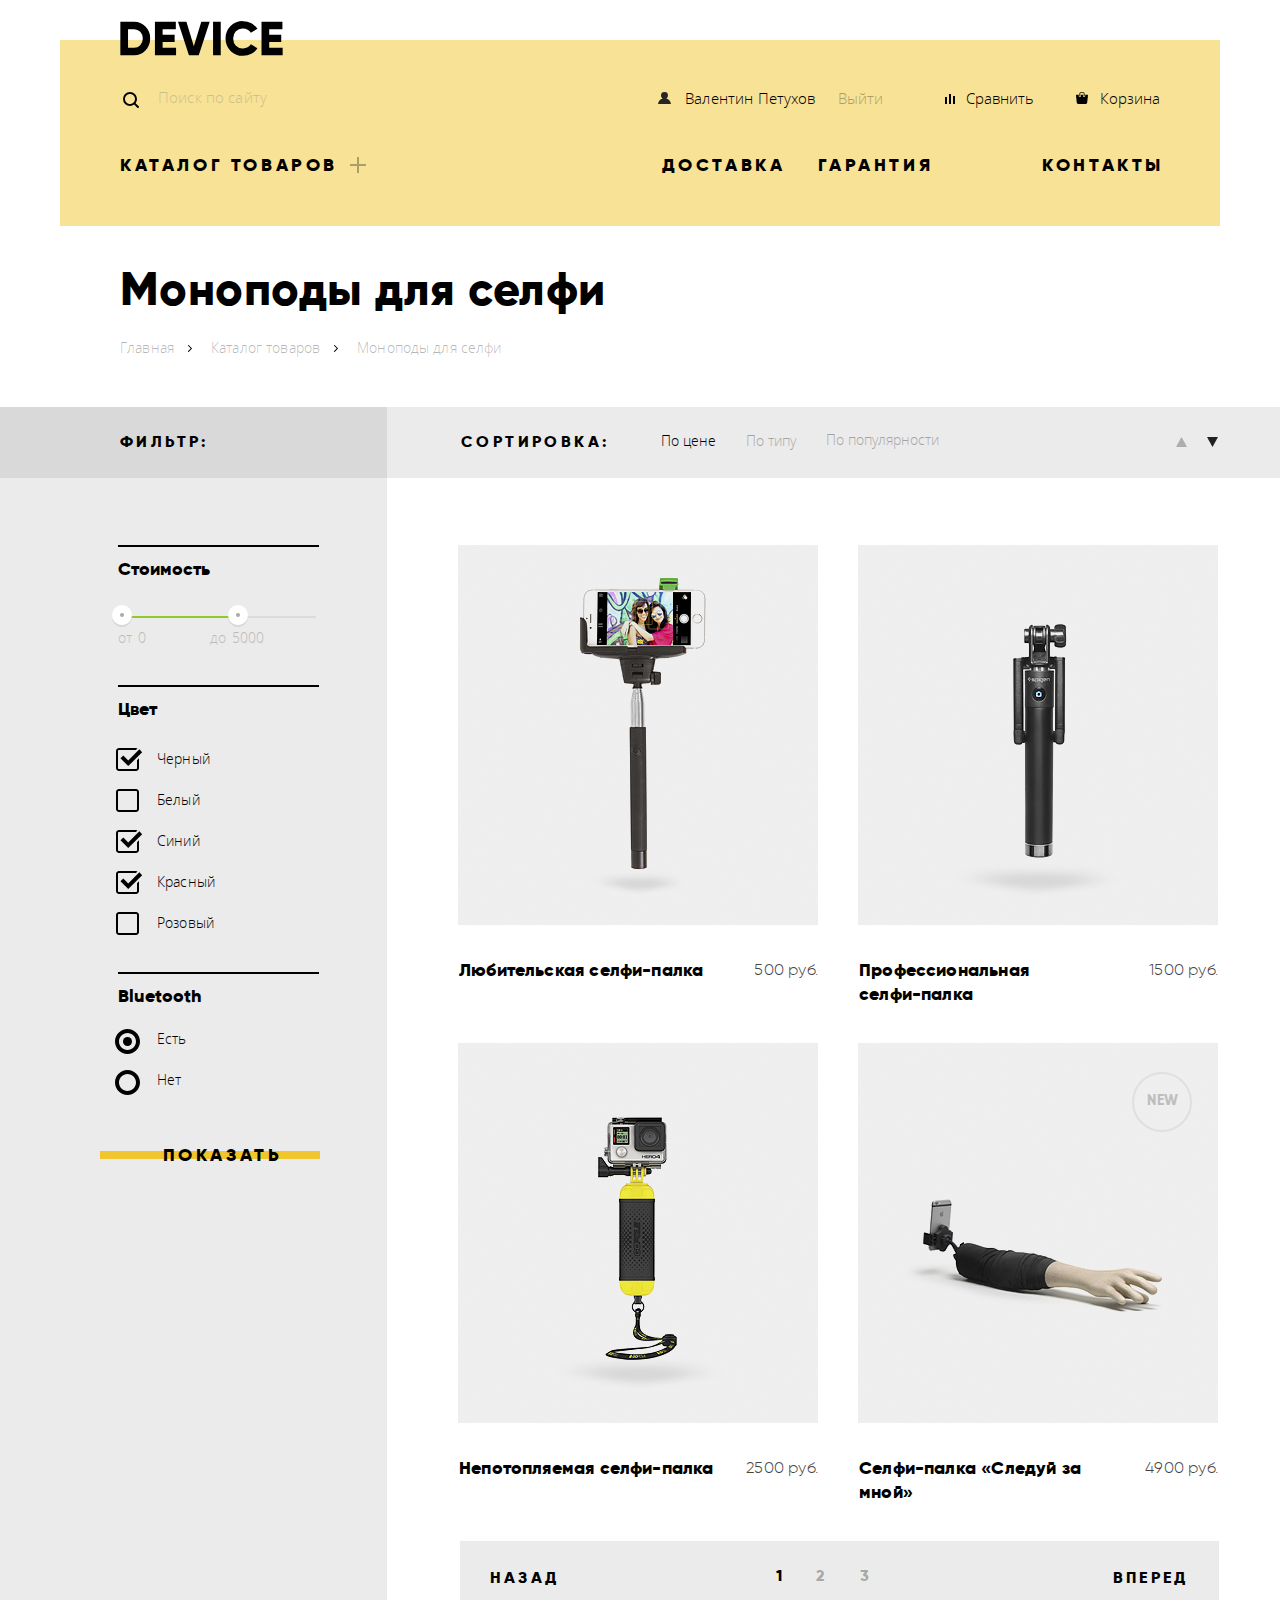
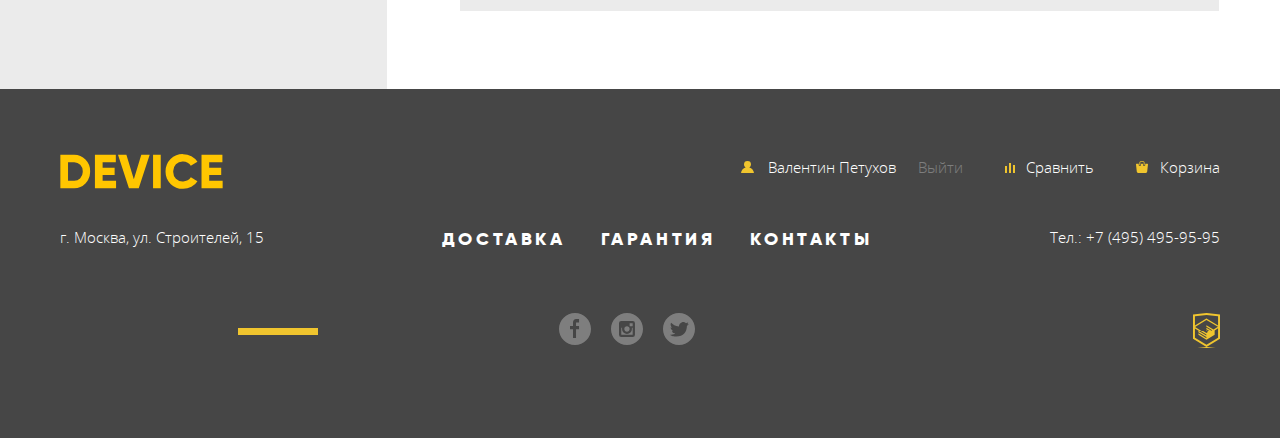
==== commit bbd48c49: "урок 7 - 2страница" ====
--- a/catalog.html
+++ b/catalog.html
@@ -10,162 +10,139 @@
 
 <body class="inner-page">
   <header class="container header">
-    <a href="index.html">
+    <a class="logo" href="index.html">
       <img src="img/logo-device.svg" alt="DEVICE" width="163" height="35">
     </a>
-    <div class="header-row">
+    <div class="user-menu">
       <form class="search-form" action="https://echo.htmlacademy.ru" method="get">
-        <input type="search" class="search" name="search-param" placeholder="Поиск по сайту" autocomplete="off">
+        <input type="search" class="search" name="search-param" id="input-search" placeholder="Поиск по сайту"
+          autocomplete="off">
         <button class="search-button" type="submit">Найти</button>
       </form>
       <ul class="reset-list header-login-panel">
         <li>
-          <a href="" class="link-header">Валентин Петухов</a>
+          <svg xmlns="http://www.w3.org/2000/svg" width="13" height="12" viewBox="0 0 13 12">
+            <path fill="#272525"
+              d="M.032 12h12.937c-.163-2.643-2.074-4.837-4.671-5.543a3.47 3.47 0 0 0 1.687-2.972 3.485 3.485 0 0 0-6.97 0c0 1.264.68 2.361 1.688 2.972C2.106 7.163.194 9.357.032 12z" />
+          </svg>
+          <a href="" class="link-header enter">Валентин Петухов</a>
         </li>
         <li>
-          <a href="" class="link-header-active">Выйти</a>
+          <a href="" class="link-header exit">Выйти</a>
         </li>
       </ul>
-      <div class="header-navigation-sub-row">
+      <div class="user-menu-items">
         <p>
-          <a href="" class="link-header">Сравнить</a>
+          <svg xmlns="http://www.w3.org/2000/svg" width="10" height="10" viewBox="0 0 10 10">
+            <path d="M8 2h1.984v8H8zM0 3h1.984v7H0zM4 0h2v10H4z" />
+          </svg>
+          <a href="" class="link-header compare">Сравнить</a>
         </p>
         <p>
-          <a href="" class="link-header">Корзина</a>
+          <svg xmlns="http://www.w3.org/2000/svg" width="12" height="12" viewBox="0 0 12 12">
+            <path
+              d="M11.864 3.017a.429.429 0 0 0-.327-.154H9.225V4.09c0 .563-.484 1.022-1.08 1.022-.594 0-1.078-.458-1.078-1.022V2.863H4.909V4.09c0 .563-.485 1.022-1.08 1.022-.595 0-1.078-.458-1.078-1.022V2.863H.438a.43.43 0 0 0-.327.154.472.472 0 0 0-.108.358l.776 7.134c.015.806.642 1.455 1.411 1.455h7.595c.77 0 1.396-.649 1.411-1.455l.776-7.134a.476.476 0 0 0-.108-.358z" />
+            <path
+              d="M3.829 4.499c.239 0 .433-.184.433-.409V1.84c0-.632.672-1.022 1.295-1.022h1.079c.655 0 1.078.401 1.078 1.022v2.25c0 .225.194.409.431.409.239 0 .433-.184.433-.409V1.84C8.577.773 7.761 0 6.636 0H5.557c-1.19 0-2.159.826-2.159 1.84v2.25c0 .225.194.409.431.409z" />
+          </svg>
+          <a href="" class="link-header cart">Корзина</a>
         </p>
       </div>
     </div>
 
     <nav>
-      <ul class="reset-list header-row">
-        <li>
-          <a href="" class="link-header nav-item">Каталог товаров</a>
-          <ul class="hidden-while-no-styles reset-list">
-            <li>
-              <a href="" class="link-header">Виртуальная реальность</a>
-            </li>
-            <li>
-              <a href="catalog.html" class="link-header">Моноподы для селфи</a>
-            </li>
-            <li>
-              <a href="" class="link-header">Экшн-камеры</a>
-            </li>
-            <li>
-              <a href="" class="link-header">Фитнес-браслеты</a>
-            </li>
-            <li>
-              <a href="" class="link-header">Умные часы</a>
-            </li>
-            <li>
-              <a href="" class="link-header">Квадрокоптеры</a>
-            </li>
-          </ul>
-        </li>
-        <li>
-          <a href="" class="link-header nav-item">Доставка</a>
-        </li>
-        <li>
-          <a href="" class="link-header nav-item">Гарантия</a>
-        </li>
-        <li>
-          <a href="" class="link-header nav-item">Контакты</a>
+      <ul class="reset-list navigation">
+        <li class="nav-item-catalog ">
+          <a href="catalog.html" class="link-header nav-item nav-catalog-link">Каталог товаров</a>
+          <div class="catalog-menu">
+            <ul class="reset-list catalog-menu-column">
+              <li>
+                <a href="" class="link-header">Виртуальная реальность</a>
+              </li>
+              <li>
+                <a href="catalog.html" class="link-header">Моноподы для селфи</a>
+              </li>
+              <li>
+                <a href="" class="link-header">Экшн-камеры</a>
+              </li>
+            </ul>
+            <ul class="reset-list catalog-menu-column">
+              <li>
+                <a href="" class="link-header">Фитнес-браслеты</a>
+              </li>
+              <li>
+                <a href="" class="link-header">Умные часы</a>
+              </li>
+            </ul>
+            <ul class="reset-list catalog-menu-column">
+              <li>
+                <a href="" class="link-header">Квадрокоптеры</a>
+              </li>
+            </ul>
+          </div>
+        </li>
+        <li class="nav-item">
+          <a href="" class="link-header">Доставка</a>
+        </li>
+        <li class="nav-item">
+          <a href="" class="link-header">Гарантия</a>
+        </li>
+        <li class="nav-item">
+          <a href="" class="link-header">Контакты</a>
         </li>
       </ul>
+      </div>
     </nav>
   </header>
 
-  <main class="container catalog-main">
-    <h1 class="page-title">
-      Моноподы для селфи
-    </h1>
-    <ol class="reset-list breadcrumbs">
-      <li>
-        <a href="index.html">Главная</a>
-      </li>
-      <li>
-        <a href="">Каталог товаров</a>
-      </li>
-      <li>
-        <a class="disabled">Моноподы для селфи</a>
-      </li>
-    </ol>
-
-    <div class="catalog-columns">
-      <section class="filter">
-        <h2 class="catalog-section-title">Фильтр:</h2>
-
-        <form action="https://echo.htmlacademy.ru" method="get">
-          <fieldset>
-            <legend>Стоимость</legend>
-          </fieldset>
-
-          <fieldset>
-            <legend>Цвет</legend>
-            <ul>
-              <li>
-                <input type="checkbox" name="filter-color-black" value="black" id="color-black" checked>
-                <label for="color-black">Черный</label>
-              </li>
-              <li>
-                <input type="checkbox" name="filter-color-white" value="white" id="color-white">
-                <label for="color-white">Белый</label>
-              </li>
-              <li>
-                <input type="checkbox" name="filter-color-blue" value="blue" id="color-blue" checked>
-                <label for="color-blue">Синий</label>
-              </li>
-              <li>
-                <input type="checkbox" name="filter-color-red" value="red" id="color-red" checked>
-                <label for="color-red">Красный</label>
-              </li>
-              <li>
-                <input type="checkbox" name="filter-color-pink" value="pink" id="color-pink">
-                <label for="color-pink">Розовый</label>
-              </li>
-            </ul>
-          </fieldset>
-
-          <fieldset>
-            <legend>Bluetooth</legend>
-            <ul>
-              <li>
-                <input type="radio" name="bluetooth" value="true" id="bluetooth-yes" checked>
-                <label for="bluetooth-yes">Есть</label>
-              </li>
-              <li>
-                <input type="radio" name="bluetooth" value="false" id="bluetooth-no">
-                <label for="bluetooth-no">Нет</label>
-              </li>
-            </ul>
-          </fieldset>
-
-          <button type="submit" class="link-main">Показать</button>
-        </form>
-      </section>
-
-      <div class="catalog-section">
-        <div class="sorting">
-          <h2 class="catalog-section-title">Сортировка:</h2>
+  <main class="catalog-main">
+    <div class="container">
+      <h1 class="page-title">
+        Моноподы для селфи
+      </h1>
+      <ol class="reset-list breadcrumbs-list">
+        <li class="breadcrumbs-item">
+          <a href="index.html">Главная</a>
+        </li>
+        <li class="breadcrumbs-item">
+          <a href="">Каталог товаров</a>
+        </li>
+        <li class="breadcrumbs-item">
+          <a class="disabled">Моноподы для селфи</a>
+        </li>
+      </ol>
+    </div>
+
+    <section class="catalog">
+
+      <div class=" catalog-row">
+        <div class="left-column filter-header">
+          <div class="filters-column">
+            <h2 class="catalog-column-title">Фильтр:</h2>
+          </div>
+        </div>
+        <div class="right-column sorting-header">
+          <h2 class="catalog-column-title">Сортировка:</h2>
           <ul class="reset-list sorting-options-list">
-            <li>
+            <li class="sorting-options-item selected">
               <a href="" aria-label="Cортировка по цене">По цене</a>
             </li>
-            <li>
+            <li class="sorting-options-item">
               <a href="" aria-label="Сортировка по типу">По типу</a>
             </li>
-            <li>
+            <li class="sorting-options-item">
               <a href="" aria-label="Cортировка по популярности">По популярности</a>
             </li>
           </ul>
-          <ul class="reset-list sorting-options-list">
-            <li>
+          <ul class="reset-list sorting-direction-list">
+            <li class="sorting-direction-item">
               <a href="" aria-label="По возрастанию">
                 <svg xmlns="http://www.w3.org/2000/svg" width="11" height="10" viewBox="0 0 11 10">
                   <path fill="#231F20" d="M5.5 0L0 10h11z" />
                 </svg>
               </a>
             </li>
-            <li>
+            <li class="sorting-direction-item selected">
               <a href="" aria-label="По убыванию">
                 <svg xmlns="http://www.w3.org/2000/svg" width="11" height="10" viewBox="0 0 11 10">
                   <path fill="#231F20" d="M5.5 10L0 0h11" />
@@ -174,89 +151,181 @@
             </li>
           </ul>
         </div>
-
-        <section>
-          <h2 class="visually-hidden">Cписок моноподов для селфи</h2>
-          <ul class="reset-list catalog-card-list">
-            <li class="catalog-item">
-              <p>
-                <img src="img/monopods/item-1.png" alt="Любительская селфи-палка" width="360" height="380">
-              </p>
-              <div class="catalog-card-header">
-                <h3 class="catalog-card-title">
-                  <a href="">Любительская селфи-палка</a>
-                </h3>
-                <p class="catalog-item-price">500 руб.</p>
-              </div>
-              <div class="actions">
-                <a href="#" class="buy">Купить</a>
-                <a href="#" class="bookmark">Добавить к сравнению</a>
-              </div>
-            </li>
-
-            <li class="catalog-item">
-              <p>
-                <img src="img/monopods/item-2.png" alt="Профессиональная селфи-палка" width="360" height="380">
-              </p>
-              <div class="catalog-card-header">
-                <h3 class="catalog-card-title">
-                  <a href="">Профессиональная селфи-палка</a>
-                </h3>
-                <p class="catalog-item-price">1500 руб.</p>
-              </div>
-            </li>
-
-            <li class="catalog-item">
-              <p>
-                <img src="img/monopods/item-3.png" alt="Непотопляемая селфи-палка" width="360" height="380">
-              </p>
-              <div class="catalog-card-header">
-                <h3 class="catalog-card-title">
-                  <a href="">Непотопляемая селфи-палка</a>
-                </h3>
-                <p class="catalog-item-price">2500 руб.</p>
-              </div>
-            </li>
-
-            <li class="catalog-item">
-              <p>
-                <img src="img/monopods/item-4.png" alt="Селфи-палка «Следуй за мной»" width="360" height="380">
-              </p>
-              <div class="catalog-card-header">
-                <h3 class="catalog-card-title">
-                  <a href="">Селфи-палка «Следуй за мной»</a>
-                </h3>
-                <p class="catalog-item-price">4900 руб.</p>
-              </div>
-            </li>
-          </ul>
-
-          <ul class="reset-list pagination">
-            <li>
-              <a href="" class="end-point">Назад</a>
-            </li>
-            <li>
-              <a class="selected">1</a>
-            </li>
-            <li>
-              <a href="">2</a>
-            </li>
-            <li>
-              <a href="">3</a>
-            </li>
-            <li>
-              <a href="" class="end-point">Вперед</a>
-            </li>
-          </ul>
-        </section>
-      </div>
-    </div>
+      </div>
+
+      <div class="catalog-main-container">
+        <div class="catalog-row">
+          <div class="left-column ">
+            <form class="filters-column filters" action="https://echo.htmlacademy.ru" method="get">
+              <fieldset class="filter-price">
+                <legend>Стоимость</legend>
+                <div class="range-filter">
+                  <div class="range-controls">
+                    <div class="scale">
+                      <div class="bar"></div>
+                    </div>
+                    <div class="price-controls">
+                      <div class="min-price-control">
+                        <div class="toggle toggle-min"></div>
+                        <div class="min-label-wrapper">
+                          <label class="min-price" for="min-price">от</label>
+                          <input id="min-price" name="min-price" type="text" value="0" readonly>
+                        </div>
+                      </div>
+                      <div class="max-price-control">
+                        <div class="toggle toggle-max"></div>
+                        <div class="max-label-wrapper">
+                          <label class="max-price" for="max-price">до</label>
+                          <input id="max-price" name="max-price" type="text" value="5000" readonly>
+                        </div>
+                      </div>
+                    </div>
+                  </div>
+                </div>
+              </fieldset>
+
+              <fieldset class="filter-color">
+                <legend>Цвет</legend>
+                <ul class="reset-list filter-color-list">
+                  <li class="filter-option">
+                    <input class="visually-hidden filter-input filter-input-checkbox" type="checkbox"
+                      name="filter-color-black" value="black" id="color-black" checked>
+                    <label for="color-black">Черный</label>
+                  </li>
+                  <li class="filter-option">
+                    <input class="visually-hidden filter-input filter-input-checkbox" type="checkbox"
+                      name="filter-color-white" value="white" id="color-white">
+                    <label for="color-white">Белый</label>
+                  </li>
+                  <li class="filter-option">
+                    <input class="visually-hidden filter-input filter-input-checkbox" type="checkbox"
+                      name="filter-color-blue" value="blue" id="color-blue" checked>
+                    <label for="color-blue">Синий</label>
+                  </li>
+                  <li class="filter-option">
+                    <input class="visually-hidden filter-input filter-input-checkbox" type="checkbox"
+                      name="filter-color-red" value="red" id="color-red" checked>
+                    <label for="color-red">Красный</label>
+                  </li>
+                  <li class="filter-option">
+                    <input class="visually-hidden filter-input filter-input-checkbox" type="checkbox"
+                      name="filter-color-pink" value="pink" id="color-pink">
+                    <label for="color-pink">Розовый</label>
+                  </li>
+                </ul>
+              </fieldset>
+
+              <fieldset class="filter-bluetooth">
+                <legend>Bluetooth</legend>
+                <ul class="reset-list">
+                  <li class="filter-option">
+                    <input class="visually-hidden filter-input filter-input-radio" type="radio" name="bluetooth"
+                      value="true" id="bluetooth-yes" checked>
+                    <label for="bluetooth-yes">Есть</label>
+                  </li>
+                  <li class="filter-option">
+                    <input class="visually-hidden filter-input filter-input-radio" type="radio" name="bluetooth"
+                      value="false" id="bluetooth-no">
+                    <label for="bluetooth-no">Нет</label>
+                  </li>
+                </ul>
+              </fieldset>
+
+              <button type="submit" class="link-main">Показать</button>
+            </form>
+          </div>
+          <div class="right-column">
+            <h2 class="visually-hidden">Cписок моноподов для селфи</h2>
+            <ul class="reset-list catalog-card-list">
+              <li class="catalog-item">
+                <p>
+                  <img src="img/monopods/item-1.png" alt="Любительская селфи-палка" width="360" height="380">
+                </p>
+                <div class="catalog-card-header">
+                  <h3 class="catalog-card-title">
+                    <a href="">Любительская селфи-палка</a>
+                  </h3>
+                  <p class="catalog-item-price">500 руб.</p>
+                </div>
+                <div class="catalog-item-actions">
+                  <a href="#" class="catalog-item-action link-main">В корзину</a>
+                  <a href="#" class="catalog-item-action add-to-compare">Добавить к сравнению</a>
+                </div>
+              </li>
+
+              <li class="catalog-item">
+                <p>
+                  <img src="img/monopods/item-2.png" alt="Профессиональная селфи-палка" width="360" height="380">
+                </p>
+                <div class="catalog-card-header">
+                  <h3 class="catalog-card-title">
+                    <a href="">Профессиональная <br>селфи-палка</a>
+                  </h3>
+                  <p class="catalog-item-price">1500 руб.</p>
+                </div>
+                <div class="catalog-item-actions">
+                  <a href="#" class="catalog-item-action link-main">В корзину</a>
+                  <a href="#" class="catalog-item-action add-to-compare">Добавить к сравнению</a>
+                </div>
+              </li>
+
+              <li class="catalog-item">
+                <p>
+                  <img src="img/monopods/item-3.png" alt="Непотопляемая селфи-палка" width="360" height="380">
+                </p>
+                <div class="catalog-card-header">
+                  <h3 class="catalog-card-title">
+                    <a href="">Непотопляемая селфи-палка</a>
+                  </h3>
+                  <p class="catalog-item-price">2500 руб.</p>
+                </div>
+                <div class="catalog-item-actions">
+                  <a href="#" class="catalog-item-action link-main">В корзину</a>
+                  <a href="#" class="catalog-item-action add-to-compare">Добавить к сравнению</a>
+                </div>
+              </li>
+
+              <li class="catalog-item new-back">
+                <p>
+                  <img src="img/monopods/item-4.png" alt="Селфи-палка «Следуй за мной»" width="360" height="380">
+                </p>
+                <div class="catalog-card-header">
+                  <h3 class="catalog-card-title">
+                    <a href="">Селфи-палка «Следуй за<br> мной»</a>
+                  </h3>
+                  <p class="catalog-item-price">4900 руб.</p>
+                </div>
+                <div class="catalog-item-actions">
+                  <a href="#" class="catalog-item-action link-main">В корзину</a>
+                  <a href="#" class="catalog-item-action add-to-compare">Добавить к сравнению</a>
+                </div>
+              </li>
+            </ul>
+
+            <div class="pagination">
+              <a href="" class="pagination-button">Назад</a>
+              <ul class="reset-list pagination-list">
+                <li class="pagination-item">
+                  <a class="selected">1</a>
+                </li>
+                <li class="pagination-item">
+                  <a href="">2</a>
+                </li>
+                <li class="pagination-item">
+                  <a href="">3</a>
+                </li>
+              </ul>
+              <a href="" class="pagination-button">Вперед</a>
+            </div>
+          </div>
+        </div>
+    </section>
   </main>
 
   <footer class="footer">
     <div class="container">
       <div class="footer-row">
-        <a href="index.html" aria-label="Ссылка на главную страницу магазина">
+        <a class="logo" href="index.html" aria-label="Ссылка на главную страницу магазина">
           <svg xmlns="http://www.w3.org/2000/svg" width="163" height="35" viewBox="0 0 164 35">
             <path fill="rgb(255, 198, 0)"
               d="m0.35 0.7v33.6h13.532a15.723 15.723 0 0 0 11.72-4.824 16.464 16.464 0 0 0 4.712-11.976 16.465 16.465 0 0 0-4.712-11.976 15.723 15.723 0 0 0-11.72-4.824zm7.733 26.208v-18.819h5.8a8.648 8.648 0 0 1 6.5 2.568 9.412 9.412 0 0 1 2.489 6.84 9.41 9.41 0 0 1-2.489 6.84 8.646 8.646 0 0 1-6.5 2.568h-5.8zm34.8-5.952h12.082v-7.3h-12.086v-5.567h13.291v-7.389h-21.024v33.6h21.265v-7.392h-13.532v-5.952zm36.343 13.344 11.019-33.6h-8.458l-7.491 24.72-7.491-24.72h-8.457l11.019 33.6zm14.4 0h7.733v-33.6h-7.733zm38.615-1.416a15.514 15.514 0 0 0 6.041-5.688l-6.67-3.84a7.488 7.488 0 0 1-3.165 3.024 9.874 9.874 0 0 1-4.664 1.1 9.594 9.594 0 0 1-7.177-2.736 9.907 9.907 0 0 1-2.682-7.248 9.908 9.908 0 0 1 2.682-7.248 9.594 9.594 0 0 1 7.177-2.736 9.914 9.914 0 0 1 4.64 1.08 7.6 7.6 0 0 1 3.189 3.048l6.67-3.84a15.881 15.881 0 0 0-6.09-5.688 17.419 17.419 0 0 0-8.409-2.088 17.12 17.12 0 0 0-17.592 17.472 17.12 17.12 0 0 0 17.589 17.476 17.519 17.519 0 0 0 8.458-2.088zm17.881-11.928h12.082v-7.3h-12.085v-5.567h13.29v-7.389h-21.022v33.6h21.264v-7.392h-13.532v-5.952z" />
@@ -264,16 +333,29 @@
         </a>
         <ul class="reset-list footer-links">
           <li>
-            <a href="" class="link-footer">Валентин Петухов</a>
-          </li>
-          <li>
-            <a href="" class="link-footer-active">Выйти</a>
-          </li>
-          <li>
-            <a href="" class="link-footer">Сравнить</a>
-          </li>
-          <li>
-            <a href="" class="link-footer">Корзина</a>
+            <svg xmlns="http://www.w3.org/2000/svg" fill="#f0c52e" width="13" height="12" viewBox="0 0 13 12">
+              <path
+                d="M.032 12h12.937c-.163-2.643-2.074-4.837-4.671-5.543a3.47 3.47 0 0 0 1.687-2.972 3.485 3.485 0 0 0-6.97 0c0 1.264.68 2.361 1.688 2.972C2.106 7.163.194 9.357.032 12z" />
+            </svg>
+            <a href="" class="link-footer enter">Валентин Петухов</a>
+          </li>
+          <li>
+            <a href="" class="link-footer exit" href="">Выйти</a>
+          </li>
+          <li>
+            <svg xmlns="http://www.w3.org/2000/svg" fill="#f0c52e" width="10" height="10" viewBox="0 0 10 10">
+              <path d="M8 2h1.984v8H8zM0 3h1.984v7H0zM4 0h2v10H4z" />
+            </svg>
+            <a href="" class="link-footer compare">Сравнить</a>
+          </li>
+          <li>
+            <svg xmlns="http://www.w3.org/2000/svg" fill="#f0c52e" width="12" height="12" viewBox="0 0 12 12">
+              <path
+                d="M11.864 3.017a.429.429 0 0 0-.327-.154H9.225V4.09c0 .563-.484 1.022-1.08 1.022-.594 0-1.078-.458-1.078-1.022V2.863H4.909V4.09c0 .563-.485 1.022-1.08 1.022-.595 0-1.078-.458-1.078-1.022V2.863H.438a.43.43 0 0 0-.327.154.472.472 0 0 0-.108.358l.776 7.134c.015.806.642 1.455 1.411 1.455h7.595c.77 0 1.396-.649 1.411-1.455l.776-7.134a.476.476 0 0 0-.108-.358z" />
+              <path
+                d="M3.829 4.499c.239 0 .433-.184.433-.409V1.84c0-.632.672-1.022 1.295-1.022h1.079c.655 0 1.078.401 1.078 1.022v2.25c0 .225.194.409.431.409.239 0 .433-.184.433-.409V1.84C8.577.773 7.761 0 6.636 0H5.557c-1.19 0-2.159.826-2.159 1.84v2.25c0 .225.194.409.431.409z" />
+            </svg>
+            <a href="" class="link-footer cart">Корзина</a>
           </li>
         </ul>
       </div>
@@ -294,23 +376,24 @@
         <a href="tel:+74954959595" class="link-footer">Тел.: +7 (495) 495-95-95</a>
       </div>
 
-      <div class="footer-row">
+      <div class="footer-bottom-row">
         <ul class="reset-list social-footer">
-          <li>
-            <a href="#" aria-label="Фейсбук" class="link-social"></a>
-          </li>
-          <li>
-            <a href="#" aria-label="Инстаграм" class="link-social"></a>
-          </li>
-          <li>
-            <a href="#" aria-label="Твиттер" class="link-social"></a>
+          <li class="social-item">
+            <a class="social-link facebook" href="#" aria-label="Фейсбук"></a>
+          </li>
+          <li class="social-item">
+            <a class="social-link instagram" href="#" aria-label="Инстаграм"></a>
+          </li>
+          <li class="social-item">
+            <a class="social-link twitter" href="#" aria-label="Твиттер"></a>
           </li>
         </ul>
-        <a href="https://htmlacademy.ru/intensive/htmlcss" aria-label="лого HTML Academy" class="link-footer">лого HTML
-          Academy</a>
+        <a class="htmlacademy" href="https://htmlacademy.ru/intensive/htmlcss" aria-label="лого HTML Academy"
+          class="link-footer"></a>
       </div>
     </div>
   </footer>
+
 </body>
 
 </html>--- a/css/styles.css
+++ b/css/styles.css
@@ -78,7 +78,6 @@
   list-style: none;
 }
 
-/*** HEADER ***/
 .header {
   padding: 0;
   padding-top: 21px;
@@ -97,7 +96,7 @@
   flex-wrap: wrap;
   justify-content: space-between;
 
-  padding-top: 30px;
+  padding-top: 31px;
   padding-bottom: 27px;
 }
 
@@ -107,7 +106,7 @@
   flex-wrap: wrap;
   justify-content: space-between;
   padding-top: 20px;
-  padding-bottom: 49px;
+  padding-bottom: 51px;
 }
 
 .navigation .nav-item:nth-child(1) {
@@ -144,12 +143,12 @@
 
 .header-login-panel {
   display: flex;
-  padding-left: 28px;
-  width: 309px;
+  min-width: 287px;
+  letter-spacing: 0.15px;
 }
 
 .header-login-panel li:not(:last-child) {
-  margin-right: 12px;
+  margin-right: 22px;
 }
 
 .nav-item {
@@ -185,38 +184,44 @@
   margin-right: 69px;
 }
 
-.nav-sub-menu {
+.catalog-menu {
   display: none;
   position: absolute;
 
-  flex-direction: column;
   flex-wrap: wrap;
-  align-content: flex-start;
-  padding-top: 20px;
-  top: 30px;
-  left: 0;
-  width: 1100px;
-  height: 156px;
+  justify-content: flex-start;
+  left: -60px;
   z-index: 1;
+  padding-top: 36px;
+  padding-left: 60px;
+  padding-bottom: 25px;
+  width: 1160px;
   background-color: #f7e296;
 }
 
-.nav-sub-menu li {
-  width: 181px;
-  height: 36px;
-  margin-right: 60px;
-}
-
-.nav-item-catalog:hover .nav-sub-menu {
-  display: flex;
-}
-
-/*******************************************/
-
-/*** SEARCH in header ***/
+.catalog-menu-column:not(:last-child) {
+  margin-right: 58px;
+}
+
+.catalog-menu-column li {
+  margin-bottom: 18px;
+}
+.nav-item-catalog:hover .catalog-menu,
+.nav-item-catalog:hover .catalog-menu {
+  display: flex;
+}
+
+input[type="search"] {
+  -webkit-appearance: none;
+}
+
 .search-form {
   position: relative;
-  width: 540px;
+  display: flex;
+  align-items: flex-start;
+  margin-right: 98px;
+  padding-top: 12px;
+  width: 440px;
   height: 11px;
 }
 
@@ -234,57 +239,45 @@
 
 .search {
   position: relative;
-  bottom: 10px;
+  bottom: 30px;
   outline: 0;
   border: none;
   padding-left: 38px;
   width: 441px;
+  height: 50px;
   box-shadow: none;
- /* color: rgba(0, 0, 0, 0.3);*/
   background-color: transparent;
   letter-spacing: 0.15px;
-}
-
-.search-label {
-  padding-left: 41px;
-  opacity: 0.3;
-}
-
-.search-label:hover {
-  opacity: 0.6;
 }
 
 .search:focus {
   border-bottom: 2px solid #000000;
   color: #000000;
-  padding-bottom: 10px;
-}
-
- .search:focus + .search-label {
-  display: none;
+}
+
+.search::placeholder {
+  opacity: 0.3;
+}
+
+.search:hover::placeholder {
+  opacity: 0.6;
 }
 
 .search-button {
   visibility: hidden;
-}
-
-.search:focus + .search-button,
-.search-button:active {
-  visibility: visible;
-  position: relative;
-  bottom: 18px;
-  width: 85px;
-  height: 49px;
-  margin-left: -4px;
+  align-self: center;
+  padding: 9px 19px;
   border: 2px solid #000000;
   background-color: transparent;
-  padding-bottom: 10px;
+}
+
+.search:focus + .search-button {
+  visibility: visible;
 }
 
 .search:focus + .search-button:hover {
   background-color: #000000;
   color: #ffffff;
-
 }
 
 .search-button:active {
@@ -292,23 +285,24 @@
   background-color: #000000;
   color: rgba(255, 255, 255, 0.3);
 }
-/*******************************************/
-
-/***************** FOOTER *****************/
+
 .footer {
   position: relative;
-  margin-top: 80px;
-  padding-top: 65px;
+  padding-top: 64px;
   padding-bottom: 90px;
   width: 100%;
   background-color: #464646;
   color: #ffffff;
 }
 
+.inner-page .footer {
+  padding-top: 65px;
+}
+
 .footer::before {
   content: "";
   position: absolute;
-  left: 125px;
+  left: 238px;
   bottom: 103px;
   width: 80px;
   height: 7px;
@@ -341,12 +335,16 @@
 .footer-links {
   display: flex;
   justify-content: flex-end;
-  width: 300px;
+  flex-wrap: wrap;
   padding-top: 5px;
 }
 
 .footer-links li:not(:last-child) {
-  margin-right: 63px;
+  margin-right: 42px;
+}
+
+.footer-links li:first-child {
+  margin-right: 22px;
 }
 
 .nav-footer {
@@ -385,21 +383,14 @@
   opacity: 0.3;
 }
 
-/*******************************************/
-
-/****************** MAIN ******************/
-
 .main {
   position: relative;
 }
 
 .page-title {
-  font-family: "Gilroy", Arial, sans-serif;
-  font-weight: 800;
-  font-size: 47px;
-}
-
-.section-title {
+  margin-top: 39px;
+  margin-bottom: 23px;
+  padding-left: 60px;
   font-family: "Gilroy", Arial, sans-serif;
   font-weight: 800;
   font-size: 47px;
@@ -407,16 +398,26 @@
   letter-spacing: 0.47px;
 }
 
+.section-title {
+  font-family: "Gilroy", Arial, sans-serif;
+  font-weight: 800;
+  font-size: 47px;
+  line-height: 48px;
+  letter-spacing: 0.47px;
+}
+
 .index-columns {
   display: flex;
   flex-direction: row;
   justify-content: space-between;
   margin-top: 100px;
-}
-
-/*******************************************/
-
-/************* LINKS IN HEADER *************/
+  margin-bottom: 80px;
+}
+
+.link-header {
+  color: #000000;
+}
+
 .link-header:visited {
   color: #000000;
 }
@@ -428,9 +429,7 @@
 .link-header:active {
   opacity: 0.3;
 }
-/*******************************************/
-
-/*** LINKS IN MAIN SECTION crossed style ***/
+
 .link-main {
   position: relative;
   display: flex;
@@ -470,61 +469,60 @@
   background-color: #f0c52e;
   color: rgba(0, 0, 0, 0.3);
 }
-/*******************************************/
-
-/************* Catalog page ****************/
-.filter {
-  width: 467px;
-}
-
-.sorting {
-  display: flex;
-
-  background-color: #ebebeb;
-}
-
-.sorting-options-list {
-  display: flex;
-  justify-content: flex-end;
-}
-
-.catalog-columns {
-  display: flex;
-}
 
 .catalog-main {
   font-size: 14px;
 }
 
-.catalog-section-title {
+.catalog-column-title {
+  margin: 0;
   font-family: "Gilroy", Arial, sans-serif;
   font-size: 16px;
   font-weight: 800;
   text-transform: uppercase;
-  letter-spacing: 3.2px;
+  line-height: 24px;
+  letter-spacing: 3.4px;
 }
 
 .catalog-card-title {
   font-family: "Gilroy", Arial, sans-serif;
   font-size: 18px;
   font-weight: 800;
+  line-height: 24px;
+  letter-spacing: 0.18px;
 }
 
 .catalog-card-list {
   display: flex;
   flex-wrap: wrap;
+  margin-top: 67px;
+  margin-left: 71px;
 }
 
 .catalog-item {
-  margin-right: 50px;
-  margin-bottom: 30px;
-
-  position: relative;
+  position: relative;
+  margin-right: 40px;
+}
+
+.catalog-item:not(:last-child),
+.catalog-item:not(:nth-last-child(2)) {
+  margin-bottom: 37px;
+}
+
+.catalog-item:last-child,
+.catalog-item:nth-last-child(2) {
+  margin-bottom: 37px;
+}
+
+.catalog-item p {
+  margin: 0;
 }
 
 .catalog-card-header {
   display: flex;
   justify-content: space-between;
+  margin-left: 1px;
+  margin-top: 30px;
 }
 
 .catalog-card-title,
@@ -538,42 +536,73 @@
 
 .catalog-item-price {
   font-family: "Gilroy", Arial, sans-serif;
-}
-
-.catalog-item .actions {
+  font-size: 16px;
+  line-height: 24px;
+  letter-spacing: 0.2px;
+  color: #464646;
+}
+
+.catalog-item .catalog-item-actions {
   display: none;
-}
-
-.catalog-item:hover .actions {
-  display: block;
-}
-
-.catalog-item .actions {
+  flex-direction: column;
+  justify-content: flex-start;
+  align-items: center;
+}
+
+.catalog-item:hover .catalog-item-actions {
+  display: flex;
+}
+
+.catalog-item .catalog-item-actions {
   position: absolute;
   top: 0;
   left: 0;
-
+  padding: 184px 0;
   width: 360px;
   height: 380px;
-  padding: 184px 0;
-
   background-color: rgba(238, 238, 238, 0.7);
 }
 
-.catalog-item .actions .buy,
-.catalog-item .actions .bookmark {
-  display: block;
-  width: 144px;
-  margin: 0 auto;
-}
-/*******************************************/
-
-/******* Catalog page - PAGINATIION ********/
+.catalog-item-action {
+  margin-bottom: 20px;
+}
+
+.add-to-compare {
+  font-size: 13px;
+  line-height: 20px;
+  letter-spacing: 0.13px;
+  opacity: 0.5;
+}
+
+.add-to-compare:hover {
+  opacity: 1;
+}
+
+.add-to-compare:active {
+  opacity: 0.2;
+}
+
 .pagination {
+  display: flex;
+  align-items: center;
+  margin-bottom: 20px;
+  margin-left: 73px;
+  width: 759px;
   background: #ebebeb;
 }
 
-.pagination a {
+.pagination-list {
+  display: flex;
+  flex-wrap: wrap;
+  justify-content: center;
+  flex-grow: 1;
+}
+
+.pagination-list li {
+  margin-right: 31px;
+}
+
+.pagination-item a {
   text-transform: uppercase;
   font-family: "Gilroy", Arial, sans-serif;
   font-size: 16px;
@@ -582,68 +611,292 @@
   color: rgba(0, 0, 0, 0.3);
 }
 
-.pagination a:visited {
-  color: rgba(0, 0, 0, 0.3);
-}
-
-.pagination .selected,
-.pagination .selected:visited {
+.pagination-item:hover a {
+  color: rgba(0, 0, 0, 0.6);
+}
+
+.pagination-item:active a {
   color: #000000;
 }
 
-.pagination .end-point,
-.pagination .end-point:visited {
+.pagination-list .selected {
   color: #000000;
 }
 
-.pagination .end-point:hover {
+.pagination-button {
+  padding-top: 25px;
+  padding-right: 39px;
+  padding-bottom: 27px;
+  padding-left: 30px;
+  width: 136px;
+  height: 70px;
+  font-size: 16px;
+  text-transform: uppercase;
+  font-family: "Gilroy", Arial, sans-serif;
+  line-height: 24px;
+  font-weight: 800;
+  letter-spacing: 3.2px;
+}
+
+.pagination-button,
+.pagination-button:visited {
+  color: #000000;
+}
+
+.pagination-button:hover {
   background-color: #d9d9d9;
 }
 
-.pagination .end-point:active {
+.pagination-button:active {
   background-color: #d9d9d9;
   color: rgba(0, 0, 0, 0.3);
 }
-/*******************************************/
-
-/******* Catalog page - BREADCRUMBS ********/
-.breadcrumbs {
-}
-
-.breadcrumbs a {
+
+.breadcrumbs-list {
+  display: flex;
+  flex-wrap: wrap;
+  margin-bottom: 47px;
+  padding-left: 60px;
+}
+
+.breadcrumbs-list a {
   color: rgba(0, 0, 0, 0.3);
 }
 
-.breadcrumbs a:not(.disabled):hover {
+.breadcrumbs-list a:not(.disabled):hover {
   color: rgba(0, 0, 0, 0.6);
 }
 
-.breadcrumbs a:not(.disabled):active {
+.breadcrumbs-list a:not(.disabled):active {
   color: rgba(0, 0, 0, 0.1);
 }
 
-.breadcrumbs .disabled {
+.breadcrumbs-list .disabled {
   cursor: default;
 }
-/*******************************************/
-
-/********** Catalog page - FILTER **********/
-.filter fieldset {
+
+.breadcrumbs-item {
+  position: relative;
+  padding-right: 37px;
+  line-height: 24px;
+  letter-spacing: 0.14px;
+}
+
+.breadcrumbs-item:not(:last-child)::after {
+  content: "";
+  position: absolute;
+  top: 9px;
+  right: 19px;
+  width: 4px;
+  height: 7px;
+  background-image: url("../img/icons/nav-arrow.svg");
+  background-repeat: no-repeat;
+}
+
+.filters .link-main,
+.catalog-item-actions .link-main {
+  z-index: 2;
+}
+
+.filters .link-main:not(:hover) {
+  width: 200px;
+  background-color: #ebebeb;
+}
+
+.filters fieldset {
+  position: relative;
   border: none;
-}
-
-.filter legend {
+  margin-left: 0;
+  padding-top: 0;
+  padding-left: 0;
+}
+
+.filters legend {
+  margin-left: -2px;
+  margin-bottom: 10px;
   font-family: "Gilroy", Arial, sans-serif;
   font-size: 18px;
   font-weight: 800;
-}
-
-.filter ul {
-  list-style: none;
-}
-/*******************************************/
-
-/********** communication form *************/
+  line-height: 24px;
+}
+
+.filters legend::before {
+  content: "";
+  position: absolute;
+  top: -12px;
+  left: -2px;
+  width: 201px;
+  height: 2px;
+  background-color: #000000;
+}
+.filter-option {
+  padding-top: 1px;
+  padding-left: 37px;
+}
+
+.filter-color {
+  margin-bottom: 22px;
+}
+
+.filter-color-list {
+  padding-top: 7px;
+  padding-bottom: 10px;
+}
+
+.filter-bluetooth {
+  margin-bottom: 27px;
+}
+
+.filter-input:hover + label::before,
+.filter-input:focus + label::before {
+  opacity: 0.6;
+}
+
+.filter-input + label {
+  position: relative;
+  line-height: 40px;
+  letter-spacing: 0.14px;
+}
+
+.filter-input-checkbox + label::before {
+  content: "";
+  position: absolute;
+  top: -1px;
+  left: -41px;
+  width: 23px;
+  height: 23px;
+  background-image: url("../img/icons/checkbox/checkbox-off.svg");
+  background-repeat: no-repeat;
+}
+
+.filter-input-checkbox:checked + label::before {
+  content: "";
+  position: absolute;
+  top: -1px;
+  left: -41px;
+  width: 27px;
+  height: 23px;
+  background-image: url("../img/icons/checkbox/checkbox-on.svg");
+  background-repeat: no-repeat;
+}
+
+.filter-input-checkbox:hover + label::before,
+.filter-input-checkbox:checked:hover + label::before,
+.filter-input-checkbox + label:hover::before {
+  opacity: 0.6;
+}
+
+.filter-input-checkbox:active + label::before,
+.filter-input-checkbox:checked:active + label::before {
+  opacity: 1;
+}
+
+.filter-input-checkbox:disabled + label::before {
+  opacity: 0.25;
+}
+
+.filter-input-checkbox:disabled + label {
+  color: #e6e6e6;
+}
+
+.filter-input-radio + label {
+  position: relative;
+}
+
+.filter-input-radio + label::before {
+  content: "";
+  position: absolute;
+  left: -42px;
+  top: 0;
+  width: 25px;
+  height: 25px;
+  background-image: url("../img/icons/checkbox/radio-off.svg");
+  background-repeat: no-repeat;
+}
+
+.filter-input-radio:checked + label::before {
+  content: "";
+  position: absolute;
+  left: -42px;
+  top: 0;
+
+  width: 25px;
+  height: 25px;
+  background-image: url("../img/icons/checkbox/radio-on.svg");
+  background-repeat: no-repeat;
+}
+
+.filter-price {
+  margin-bottom: 20px;
+  margin-bottom: 60px;
+}
+
+.range-filter {
+  position: relative;
+  width: 196px;
+  margin-top: 25px;
+}
+
+.range-controls {
+  padding-bottom: 10px;
+}
+
+.range-controls .scale {
+  height: 2px;
+  background: #dbdbdb;
+}
+
+.range-controls .bar {
+  width: 56%;
+  height: 2px;
+  background: #91c92f;
+}
+
+.range-controls .toggle {
+  position: absolute;
+  top: -12px;
+  left: 0;
+  width: 20px;
+  height: 22px;
+  background-image: url("../img/icons/filter-button.svg");
+  background-repeat: no-repeat;
+  cursor: pointer;
+}
+
+.toggle:active {
+  transform: scale(1.1);
+}
+
+.min-price-control {
+  position: absolute;
+  top: 1px;
+  left: -8px;
+}
+
+.max-price-control {
+  position: absolute;
+  top: 1px;
+  left: 55%;
+}
+
+.min-label-wrapper {
+  margin-top: 12px;
+  margin-left: 6px;
+  opacity: 0.2;
+}
+
+.max-label-wrapper {
+  margin-top: 12px;
+  margin-left: -18px;
+  opacity: 0.2;
+}
+
+.price-controls input {
+  width: 40px;
+  background-color: #ebebeb;
+  border: none;
+}
+
 .communication-form {
   display: none;
   box-shadow: 0px 10px 20px 0 rgba(4, 6, 6, 0.2);
@@ -665,12 +918,11 @@
 .communication-form textarea::placeholder {
   color: rgba(70, 70, 70, 0.4);
 }
-/*******************************************/
+
 .address-popup {
   display: none;
 }
 
-/********** communication form *************/
 .promo-slider-list {
   position: relative;
   display: flex;
@@ -684,17 +936,17 @@
   content: "";
   position: absolute;
   width: 1160px;
-  height: 117px;
+  height: 115px;
   z-index: -1;
-  background-color: rgba(240, 197, 46, 0.5);
+  background-color: #f7e296;
 }
 
 .promo-slider:after {
   content: "";
   position: absolute;
   width: 100px;
-  right: 584px;
-  top: 43px;
+  right: 698px;
+  top: 40px;
   z-index: -1;
   border-top: 7px solid #ffffff;
 }
@@ -747,7 +999,6 @@
   margin-top: 5px;
 }
 
-/* .promo-slider-item:nth-child(1) .promo-slider-description */
 .promo-slider-description {
   margin-top: 18px;
   margin-bottom: 43px;
@@ -778,9 +1029,7 @@
   width: 195px;
   color: #464646;
 }
-/*******************************************/
-
-/********** GOOD's GROUPS *************/
+
 .groups {
   margin-top: 105px;
 }
@@ -820,6 +1069,7 @@
   z-index: -1;
 }
 
+.group-link,
 .group-link:visited,
 .group-link:hover {
   color: #000000;
@@ -862,13 +1112,11 @@
   background-position: 55px 32px;
 }
 
-.group-link.kvadrokopter::after {
+.group-link.quadrocopter::after {
   background-image: url("../img/groups/popular-6.svg");
   background-position: 13px 49px;
 }
-/*******************************************/
-
-/************ BENEFITS *********************/
+
 .benefits-wrapper {
   position: relative;
   background-color: #e5e5e5;
@@ -959,6 +1207,7 @@
 
 .benefit-item {
   position: relative;
+  padding-right: 298px;
 }
 
 .benefit-item::before {
@@ -971,8 +1220,8 @@
 }
 
 .benefit-item:nth-child(1)::before {
-  top: -4px;
-  right: -307px;
+  top: -7px;
+  right: -0px;
   background-image: url("../img/benefits/delivery.svg");
 }
 
@@ -982,9 +1231,6 @@
   color: #464646;
 }
 
-/*******************************************/
-
-/************ PARTNERS *********************/
 .partners {
   margin-top: 160px;
   margin-bottom: 50px;
@@ -1028,9 +1274,7 @@
 .partners-item:last-child {
   margin-right: 0;
 }
-/*******************************************/
-
-/************ ABOUT/CONTACTS*********************/
+
 .about,
 .contacts {
   position: relative;
@@ -1077,17 +1321,17 @@
   letter-spacing: 0.14px;
 }
 
-.descr-list-text-before {
+.description-list-text-before {
   padding-top: 15px;
   padding-bottom: 53px;
   letter-spacing: -0.15px;
 }
 
-.descr-list li {
-  position: relative;
-}
-
-.descr-list li::before {
+.description-list li {
+  position: relative;
+}
+
+.description-list li::before {
   content: "";
   position: absolute;
   top: 14px;
@@ -1098,7 +1342,7 @@
   border-radius: 50%;
 }
 
-.descr-list {
+.description-list {
   position: relative;
   padding-bottom: 59px;
   font-family: "Gilroy", Arial, sans-serif;
@@ -1107,71 +1351,21 @@
   padding-left: 37px;
   letter-spacing: 0.8px;
 }
-/*******************************************/
-
-/************  ***************/
+
+.enter {
+  padding-left: 10px;
+}
+
 .compare {
-  position: relative;
-}
-
-.compare::before {
-  position: absolute;
-  content: "";
-  top: 6px;
-  left: -20px;
-  width: 13px;
-  height: 12px;
-  background-repeat: no-repeat;
-}
-
-.header .compare::before {
-  background-image: url("../img/icons/compare.svg");
-}
-
-.footer .compare::before {
-  background-image: url("../img/icons/compare-yellow.svg");
-}
-
-.enter {
-  position: relative;
-}
-
-.enter::before {
-  content: "";
-  position: absolute;
-  top: 5px;
-  left: -28px;
-  width: 13px;
-  height: 12px;
-}
-
-.header .enter::before {
-  background-image: url("../img/icons/user.svg");
-}
-
-.footer .enter::before {
-  background-image: url("../img/icons/user-yellow.svg");
+  padding-left: 7px;
 }
 
 .cart {
-  position: relative;
-}
-
-.cart::before {
-  content: "";
-  position: absolute;
-  top: 4px;
-  left: -22px;
-  width: 12px;
-  height: 12px;
-}
-
-.header .cart::before {
-  background-image: url("../img/icons/cart.svg");
-}
-
-.footer .cart::before {
-  background-image: url("../img/icons/cart-yellow.svg");
+  padding-left: 8px;
+}
+
+.exit {
+  opacity: 0.3;
 }
 
 .social-link {
@@ -1195,7 +1389,7 @@
   background-image: url("../img/icons/social/fb.svg");
 }
 
-.instagramm {
+.instagram {
   background-image: url("../img/icons/social/instagram.svg");
 }
 
@@ -1216,8 +1410,108 @@
 .htmlacademy:active {
   opacity: 0.3;
 }
-/*******************************************/
-
-/******************  ******************/
-
-/*******************************************/
+
+.new-back::before {
+  content: "new";
+  position: absolute;
+  z-index: 1;
+  top: 29px;
+  right: 26px;
+  width: 60px;
+  height: 60px;
+  padding: 15px 13px;
+  border: 2px solid rgba(0, 0, 0, 0.3);
+  border-radius: 50%;
+  text-transform: uppercase;
+  font-family: "Gilroy", Arial, sans-serif;
+  font-weight: 800;
+  line-height: 24px;
+  letter-spacing: 0.7px;
+  opacity: 0.2;
+}
+
+.catalog-row {
+  display: flex;
+}
+
+.left-column {
+  flex-grow: 1;
+  width: 327px;
+  background-color: #ebebeb;
+}
+
+.right-column {
+  flex-grow: 1;
+  padding-bottom: 58px;
+  width: 833px;
+}
+
+.sorting-header {
+  display: flex;
+  padding-top: 23px;
+  padding-left: 74px;
+  padding-bottom: 15px;
+  background-color: #ebebeb;
+}
+
+.sorting-options-list {
+  display: flex;
+  justify-content: flex-end;
+  flex-wrap: wrap;
+  margin-left: 52px;
+  margin-top: 2px;
+}
+
+.sorting-options-item a,
+.sorting-direction-item svg {
+  color: #000000;
+  opacity: 0.3;
+}
+
+.sorting-options-item:hover a,
+.sorting-direction-item:hover svg {
+  opacity: 0.6;
+}
+
+.sorting-options-item:active a,
+.sorting-direction-item:active svg {
+  opacity: 1;
+}
+
+.sorting-options-item:not(:last-child) {
+  margin-right: 30px;
+  line-height: 18px;
+}
+
+.sorting-options-item.selected a,
+.sorting-direction-item.selected svg {
+  opacity: 1;
+}
+
+.sorting-direction-list {
+  display: flex;
+  margin-top: 4px;
+  margin-left: 217px;
+}
+
+.sorting-direction-item {
+  margin-left: 20px;
+}
+
+.filters-column {
+  display: flex;
+  flex-direction: column;
+  width: 327px;
+  margin-left: auto;
+  padding-top: 23px;
+  padding-left: 60px;
+}
+
+.left-column.filter-header {
+  background-color: #d9d9d9;
+  padding-bottom: 24px;
+}
+
+.filters {
+  margin-top: 56px;
+}
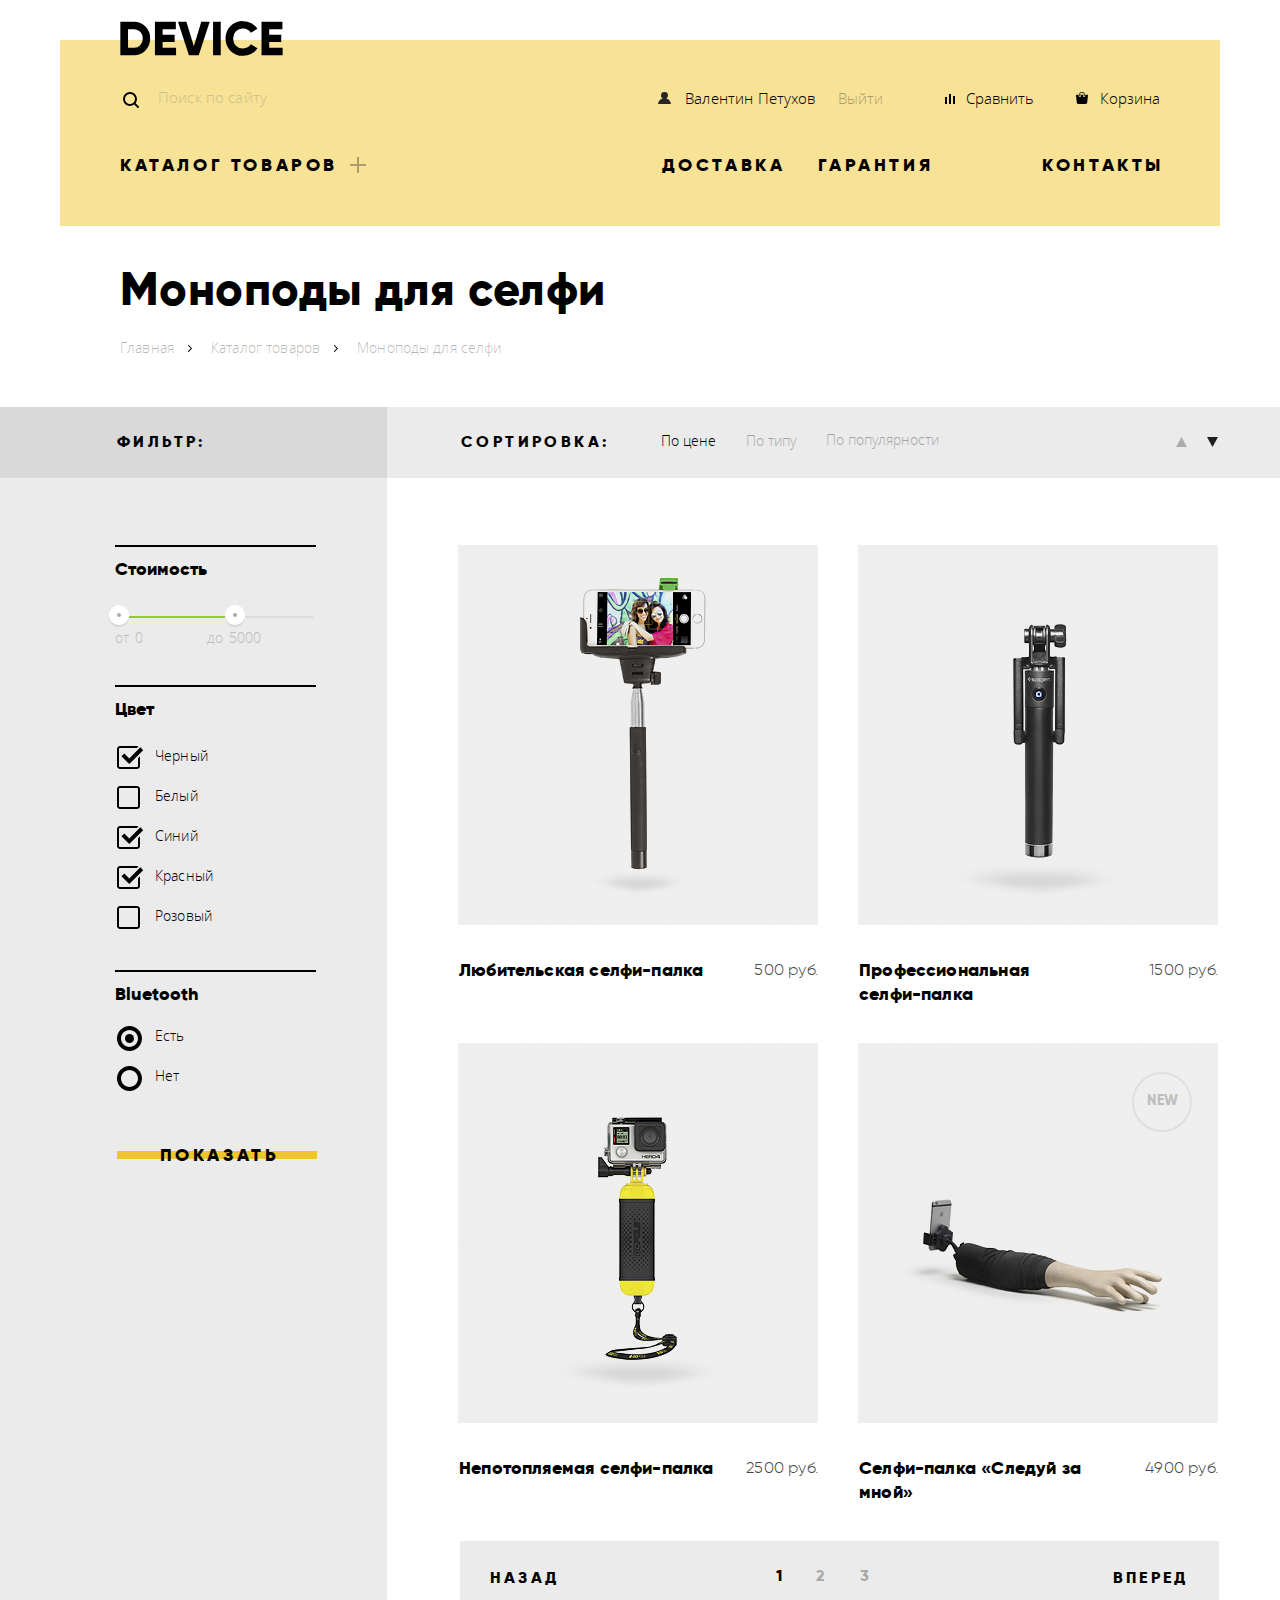
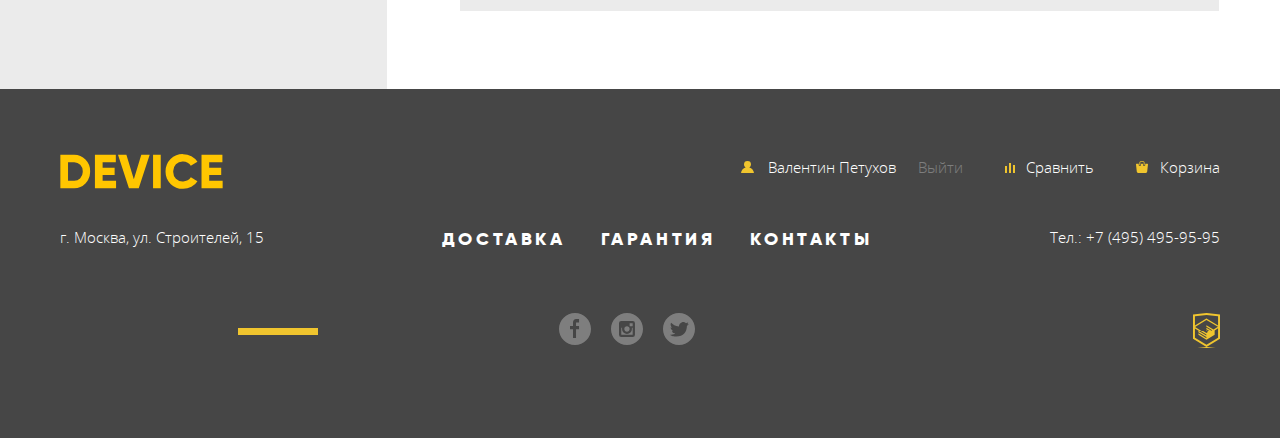
==== commit 4f2ae394: "comments fixed" ====
--- a/catalog.html
+++ b/catalog.html
@@ -11,7 +11,10 @@
 <body class="inner-page">
   <header class="container header">
     <a class="logo" href="index.html">
-      <img src="img/logo-device.svg" alt="DEVICE" width="163" height="35">
+      <svg xmlns="http://www.w3.org/2000/svg" width="163" height="35" viewBox="0 0 164 35">
+        <path
+          d="m0.35 0.7v33.6h13.532a15.723 15.723 0 0 0 11.72-4.824 16.464 16.464 0 0 0 4.712-11.976 16.465 16.465 0 0 0-4.712-11.976 15.723 15.723 0 0 0-11.72-4.824zm7.733 26.208v-18.819h5.8a8.648 8.648 0 0 1 6.5 2.568 9.412 9.412 0 0 1 2.489 6.84 9.41 9.41 0 0 1-2.489 6.84 8.646 8.646 0 0 1-6.5 2.568h-5.8zm34.8-5.952h12.082v-7.3h-12.086v-5.567h13.291v-7.389h-21.024v33.6h21.265v-7.392h-13.532v-5.952zm36.343 13.344 11.019-33.6h-8.458l-7.491 24.72-7.491-24.72h-8.457l11.019 33.6zm14.4 0h7.733v-33.6h-7.733zm38.615-1.416a15.514 15.514 0 0 0 6.041-5.688l-6.67-3.84a7.488 7.488 0 0 1-3.165 3.024 9.874 9.874 0 0 1-4.664 1.1 9.594 9.594 0 0 1-7.177-2.736 9.907 9.907 0 0 1-2.682-7.248 9.908 9.908 0 0 1 2.682-7.248 9.594 9.594 0 0 1 7.177-2.736 9.914 9.914 0 0 1 4.64 1.08 7.6 7.6 0 0 1 3.189 3.048l6.67-3.84a15.881 15.881 0 0 0-6.09-5.688 17.419 17.419 0 0 0-8.409-2.088 17.12 17.12 0 0 0-17.592 17.472 17.12 17.12 0 0 0 17.589 17.476 17.519 17.519 0 0 0 8.458-2.088zm17.881-11.928h12.082v-7.3h-12.085v-5.567h13.29v-7.389h-21.022v33.6h21.264v-7.392h-13.532v-5.952z" />
+      </svg>
     </a>
     <div class="user-menu">
       <form class="search-form" action="https://echo.htmlacademy.ru" method="get">
@@ -21,11 +24,13 @@
       </form>
       <ul class="reset-list header-login-panel">
         <li>
-          <svg xmlns="http://www.w3.org/2000/svg" width="13" height="12" viewBox="0 0 13 12">
-            <path fill="#272525"
-              d="M.032 12h12.937c-.163-2.643-2.074-4.837-4.671-5.543a3.47 3.47 0 0 0 1.687-2.972 3.485 3.485 0 0 0-6.97 0c0 1.264.68 2.361 1.688 2.972C2.106 7.163.194 9.357.032 12z" />
-          </svg>
-          <a href="" class="link-header enter">Валентин Петухов</a>
+          <a href="" class="link-header">
+            <svg xmlns="http://www.w3.org/2000/svg" width="13" height="12" viewBox="0 0 13 12">
+              <path fill="#272525"
+                d="M.032 12h12.937c-.163-2.643-2.074-4.837-4.671-5.543a3.47 3.47 0 0 0 1.687-2.972 3.485 3.485 0 0 0-6.97 0c0 1.264.68 2.361 1.688 2.972C2.106 7.163.194 9.357.032 12z" />
+            </svg>
+            <span class="enter">Валентин Петухов</span>
+          </a>
         </li>
         <li>
           <a href="" class="link-header exit">Выйти</a>
@@ -33,19 +38,24 @@
       </ul>
       <div class="user-menu-items">
         <p>
-          <svg xmlns="http://www.w3.org/2000/svg" width="10" height="10" viewBox="0 0 10 10">
-            <path d="M8 2h1.984v8H8zM0 3h1.984v7H0zM4 0h2v10H4z" />
-          </svg>
-          <a href="" class="link-header compare">Сравнить</a>
+          <a href="" class="link-header">
+            <svg xmlns="http://www.w3.org/2000/svg" width="10" height="10" viewBox="0 0 10 10">
+              <path d="M8 2h1.984v8H8zM0 3h1.984v7H0zM4 0h2v10H4z" />
+            </svg>
+            <span class="compare">Сравнить</span>
+          </a>
         </p>
         <p>
-          <svg xmlns="http://www.w3.org/2000/svg" width="12" height="12" viewBox="0 0 12 12">
-            <path
-              d="M11.864 3.017a.429.429 0 0 0-.327-.154H9.225V4.09c0 .563-.484 1.022-1.08 1.022-.594 0-1.078-.458-1.078-1.022V2.863H4.909V4.09c0 .563-.485 1.022-1.08 1.022-.595 0-1.078-.458-1.078-1.022V2.863H.438a.43.43 0 0 0-.327.154.472.472 0 0 0-.108.358l.776 7.134c.015.806.642 1.455 1.411 1.455h7.595c.77 0 1.396-.649 1.411-1.455l.776-7.134a.476.476 0 0 0-.108-.358z" />
-            <path
-              d="M3.829 4.499c.239 0 .433-.184.433-.409V1.84c0-.632.672-1.022 1.295-1.022h1.079c.655 0 1.078.401 1.078 1.022v2.25c0 .225.194.409.431.409.239 0 .433-.184.433-.409V1.84C8.577.773 7.761 0 6.636 0H5.557c-1.19 0-2.159.826-2.159 1.84v2.25c0 .225.194.409.431.409z" />
-          </svg>
-          <a href="" class="link-header cart">Корзина</a>
+
+          <a href="" class="link-header">
+            <svg xmlns="http://www.w3.org/2000/svg" width="12" height="12" viewBox="0 0 12 12">
+              <path
+                d="M11.864 3.017a.429.429 0 0 0-.327-.154H9.225V4.09c0 .563-.484 1.022-1.08 1.022-.594 0-1.078-.458-1.078-1.022V2.863H4.909V4.09c0 .563-.485 1.022-1.08 1.022-.595 0-1.078-.458-1.078-1.022V2.863H.438a.43.43 0 0 0-.327.154.472.472 0 0 0-.108.358l.776 7.134c.015.806.642 1.455 1.411 1.455h7.595c.77 0 1.396-.649 1.411-1.455l.776-7.134a.476.476 0 0 0-.108-.358z" />
+              <path
+                d="M3.829 4.499c.239 0 .433-.184.433-.409V1.84c0-.632.672-1.022 1.295-1.022h1.079c.655 0 1.078.401 1.078 1.022v2.25c0 .225.194.409.431.409.239 0 .433-.184.433-.409V1.84C8.577.773 7.761 0 6.636 0H5.557c-1.19 0-2.159.826-2.159 1.84v2.25c0 .225.194.409.431.409z" />
+            </svg>
+            <span class="cart">Корзина</span>
+          </a>
         </p>
       </div>
     </div>
@@ -115,7 +125,7 @@
 
     <section class="catalog">
 
-      <div class=" catalog-row">
+      <div class="catalog-row">
         <div class="left-column filter-header">
           <div class="filters-column">
             <h2 class="catalog-column-title">Фильтр:</h2>
@@ -166,14 +176,14 @@
                     </div>
                     <div class="price-controls">
                       <div class="min-price-control">
-                        <div class="toggle toggle-min"></div>
+                        <button class="toggle toggle-min" type="button"></button>
                         <div class="min-label-wrapper">
                           <label class="min-price" for="min-price">от</label>
-                          <input id="min-price" name="min-price" type="text" value="0" readonly>
+                          <input id="min-price" name="min-price" type="text" value="0">
                         </div>
                       </div>
                       <div class="max-price-control">
-                        <div class="toggle toggle-max"></div>
+                        <button class="toggle toggle-max" type="button"></button>
                         <div class="max-label-wrapper">
                           <label class="max-price" for="max-price">до</label>
                           <input id="max-price" name="max-price" type="text" value="5000" readonly>
@@ -231,7 +241,7 @@
                 </ul>
               </fieldset>
 
-              <button type="submit" class="link-main">Показать</button>
+              <button type="submit" class="button">Показать</button>
             </form>
           </div>
           <div class="right-column">
@@ -248,7 +258,7 @@
                   <p class="catalog-item-price">500 руб.</p>
                 </div>
                 <div class="catalog-item-actions">
-                  <a href="#" class="catalog-item-action link-main">В корзину</a>
+                  <a href="#" class="catalog-item-action button">В корзину</a>
                   <a href="#" class="catalog-item-action add-to-compare">Добавить к сравнению</a>
                 </div>
               </li>
@@ -264,7 +274,7 @@
                   <p class="catalog-item-price">1500 руб.</p>
                 </div>
                 <div class="catalog-item-actions">
-                  <a href="#" class="catalog-item-action link-main">В корзину</a>
+                  <a href="#" class="catalog-item-action button">В корзину</a>
                   <a href="#" class="catalog-item-action add-to-compare">Добавить к сравнению</a>
                 </div>
               </li>
@@ -280,7 +290,7 @@
                   <p class="catalog-item-price">2500 руб.</p>
                 </div>
                 <div class="catalog-item-actions">
-                  <a href="#" class="catalog-item-action link-main">В корзину</a>
+                  <a href="#" class="catalog-item-action button">В корзину</a>
                   <a href="#" class="catalog-item-action add-to-compare">Добавить к сравнению</a>
                 </div>
               </li>
@@ -296,7 +306,7 @@
                   <p class="catalog-item-price">4900 руб.</p>
                 </div>
                 <div class="catalog-item-actions">
-                  <a href="#" class="catalog-item-action link-main">В корзину</a>
+                  <a href="#" class="catalog-item-action button">В корзину</a>
                   <a href="#" class="catalog-item-action add-to-compare">Добавить к сравнению</a>
                 </div>
               </li>
@@ -333,29 +343,35 @@
         </a>
         <ul class="reset-list footer-links">
           <li>
-            <svg xmlns="http://www.w3.org/2000/svg" fill="#f0c52e" width="13" height="12" viewBox="0 0 13 12">
-              <path
-                d="M.032 12h12.937c-.163-2.643-2.074-4.837-4.671-5.543a3.47 3.47 0 0 0 1.687-2.972 3.485 3.485 0 0 0-6.97 0c0 1.264.68 2.361 1.688 2.972C2.106 7.163.194 9.357.032 12z" />
-            </svg>
-            <a href="" class="link-footer enter">Валентин Петухов</a>
+            <a href="" class="link-footer">
+              <svg xmlns="http://www.w3.org/2000/svg" fill="#f0c52e" width="13" height="12" viewBox="0 0 13 12">
+                <path
+                  d="M.032 12h12.937c-.163-2.643-2.074-4.837-4.671-5.543a3.47 3.47 0 0 0 1.687-2.972 3.485 3.485 0 0 0-6.97 0c0 1.264.68 2.361 1.688 2.972C2.106 7.163.194 9.357.032 12z" />
+              </svg>
+              <span class="enter">Валентин Петухов</span>
+            </a>
           </li>
           <li>
             <a href="" class="link-footer exit" href="">Выйти</a>
           </li>
           <li>
-            <svg xmlns="http://www.w3.org/2000/svg" fill="#f0c52e" width="10" height="10" viewBox="0 0 10 10">
-              <path d="M8 2h1.984v8H8zM0 3h1.984v7H0zM4 0h2v10H4z" />
-            </svg>
-            <a href="" class="link-footer compare">Сравнить</a>
-          </li>
-          <li>
-            <svg xmlns="http://www.w3.org/2000/svg" fill="#f0c52e" width="12" height="12" viewBox="0 0 12 12">
-              <path
-                d="M11.864 3.017a.429.429 0 0 0-.327-.154H9.225V4.09c0 .563-.484 1.022-1.08 1.022-.594 0-1.078-.458-1.078-1.022V2.863H4.909V4.09c0 .563-.485 1.022-1.08 1.022-.595 0-1.078-.458-1.078-1.022V2.863H.438a.43.43 0 0 0-.327.154.472.472 0 0 0-.108.358l.776 7.134c.015.806.642 1.455 1.411 1.455h7.595c.77 0 1.396-.649 1.411-1.455l.776-7.134a.476.476 0 0 0-.108-.358z" />
-              <path
-                d="M3.829 4.499c.239 0 .433-.184.433-.409V1.84c0-.632.672-1.022 1.295-1.022h1.079c.655 0 1.078.401 1.078 1.022v2.25c0 .225.194.409.431.409.239 0 .433-.184.433-.409V1.84C8.577.773 7.761 0 6.636 0H5.557c-1.19 0-2.159.826-2.159 1.84v2.25c0 .225.194.409.431.409z" />
-            </svg>
-            <a href="" class="link-footer cart">Корзина</a>
+            <a href="" class="link-footer">
+              <svg xmlns="http://www.w3.org/2000/svg" fill="#f0c52e" width="10" height="10" viewBox="0 0 10 10">
+                <path d="M8 2h1.984v8H8zM0 3h1.984v7H0zM4 0h2v10H4z" />
+              </svg>
+              <span class="compare">Сравнить</span>
+            </a>
+          </li>
+          <li>
+            <a href="" class="link-footer">
+              <svg xmlns="http://www.w3.org/2000/svg" fill="#f0c52e" width="12" height="12" viewBox="0 0 12 12">
+                <path
+                  d="M11.864 3.017a.429.429 0 0 0-.327-.154H9.225V4.09c0 .563-.484 1.022-1.08 1.022-.594 0-1.078-.458-1.078-1.022V2.863H4.909V4.09c0 .563-.485 1.022-1.08 1.022-.595 0-1.078-.458-1.078-1.022V2.863H.438a.43.43 0 0 0-.327.154.472.472 0 0 0-.108.358l.776 7.134c.015.806.642 1.455 1.411 1.455h7.595c.77 0 1.396-.649 1.411-1.455l.776-7.134a.476.476 0 0 0-.108-.358z" />
+                <path
+                  d="M3.829 4.499c.239 0 .433-.184.433-.409V1.84c0-.632.672-1.022 1.295-1.022h1.079c.655 0 1.078.401 1.078 1.022v2.25c0 .225.194.409.431.409.239 0 .433-.184.433-.409V1.84C8.577.773 7.761 0 6.636 0H5.557c-1.19 0-2.159.826-2.159 1.84v2.25c0 .225.194.409.431.409z" />
+              </svg>
+              <span class="cart">Корзина</span>
+            </a>
           </li>
         </ul>
       </div>
--- a/css/styles.css
+++ b/css/styles.css
@@ -190,6 +190,7 @@
 
   flex-wrap: wrap;
   justify-content: flex-start;
+  top: 100%;
   left: -60px;
   z-index: 1;
   padding-top: 36px;
@@ -290,7 +291,6 @@
   position: relative;
   padding-top: 64px;
   padding-bottom: 90px;
-  width: 100%;
   background-color: #464646;
   color: #ffffff;
 }
@@ -430,13 +430,11 @@
   opacity: 0.3;
 }
 
-.link-main {
-  position: relative;
-  display: flex;
-  justify-content: center;
-  width: 220px;
+.button {
+  position: relative;
+  width: 100%;
   padding: 0 10px 0 15px;
-
+  text-align: center;
   text-transform: uppercase;
   font-family: "Gilroy", Arial, sans-serif;
   font-size: 18px;
@@ -446,28 +444,66 @@
   border: none;
 }
 
-.link-main::before {
-  position: absolute;
-  top: 40%;
-  right: 0px;
+.button::before {
+  position: absolute;
+  top: 50%;
+  left: 0;
   content: "";
   z-index: -1;
   height: 8px;
-  width: 220px;
+  width: 100%;
   background-color: #f0c52e;
-}
-
-.link-main:visited {
+  transform: translateY(-50%);
+}
+
+.button:visited {
   color: #000000;
 }
 
-.link-main:hover {
+.button:hover {
   background-color: #f0c52e;
 }
 
-.link-main:active {
+.button:active {
   background-color: #f0c52e;
   color: rgba(0, 0, 0, 0.3);
+}
+
+.button a {
+  color: #000000;
+}
+
+.filters .button,
+.catalog-item-actions .button {
+  color: #000000;
+  z-index: 2;
+}
+
+.filters .button:not(:hover) {
+  background-color: #ebebeb;
+}
+
+.promo-slider-item .button {
+  width: 220px;
+  margin-bottom: 47px;
+}
+
+.contacts .button,
+.about .button {
+  width: 260px;
+  height: 40px;
+
+}
+.inner-page .button {
+  width: 200px;
+}
+
+.contacts .button::before,
+.contacts .button:hover::before,
+.about .button::before,
+.about .button:hover::before {
+/*  width: 260px;*/
+  left: 0;
 }
 
 .catalog-main {
@@ -502,6 +538,7 @@
 .catalog-item {
   position: relative;
   margin-right: 40px;
+  width: 360px;
 }
 
 .catalog-item:not(:last-child),
@@ -571,6 +608,7 @@
   font-size: 13px;
   line-height: 20px;
   letter-spacing: 0.13px;
+  color: #000000;
   opacity: 0.5;
 }
 
@@ -693,16 +731,6 @@
   background-repeat: no-repeat;
 }
 
-.filters .link-main,
-.catalog-item-actions .link-main {
-  z-index: 2;
-}
-
-.filters .link-main:not(:hover) {
-  width: 200px;
-  background-color: #ebebeb;
-}
-
 .filters fieldset {
   position: relative;
   border: none;
@@ -729,22 +757,18 @@
   height: 2px;
   background-color: #000000;
 }
-.filter-option {
-  padding-top: 1px;
-  padding-left: 37px;
-}
 
 .filter-color {
-  margin-bottom: 22px;
+  margin-bottom: 27px;
 }
 
 .filter-color-list {
-  padding-top: 7px;
+  padding-top: 5px;
   padding-bottom: 10px;
 }
 
 .filter-bluetooth {
-  margin-bottom: 27px;
+  margin-bottom: 31px;
 }
 
 .filter-input:hover + label::before,
@@ -754,6 +778,7 @@
 
 .filter-input + label {
   position: relative;
+  padding-left: 38px;
   line-height: 40px;
   letter-spacing: 0.14px;
 }
@@ -761,8 +786,8 @@
 .filter-input-checkbox + label::before {
   content: "";
   position: absolute;
-  top: -1px;
-  left: -41px;
+  top: 0;
+  left: 0;
   width: 23px;
   height: 23px;
   background-image: url("../img/icons/checkbox/checkbox-off.svg");
@@ -772,8 +797,8 @@
 .filter-input-checkbox:checked + label::before {
   content: "";
   position: absolute;
-  top: -1px;
-  left: -41px;
+  top: 0;
+  left: 0;
   width: 27px;
   height: 23px;
   background-image: url("../img/icons/checkbox/checkbox-on.svg");
@@ -806,7 +831,7 @@
 .filter-input-radio + label::before {
   content: "";
   position: absolute;
-  left: -42px;
+  left: 0;
   top: 0;
   width: 25px;
   height: 25px;
@@ -817,9 +842,8 @@
 .filter-input-radio:checked + label::before {
   content: "";
   position: absolute;
-  left: -42px;
+  left: 0;
   top: 0;
-
   width: 25px;
   height: 25px;
   background-image: url("../img/icons/checkbox/radio-on.svg");
@@ -858,6 +882,8 @@
   left: 0;
   width: 20px;
   height: 22px;
+  border: none;
+  background-color: #ebebeb;
   background-image: url("../img/icons/filter-button.svg");
   background-repeat: no-repeat;
   cursor: pointer;
@@ -899,7 +925,7 @@
 
 .communication-form {
   display: none;
-  box-shadow: 0px 10px 20px 0 rgba(4, 6, 6, 0.2);
+  box-shadow: 0 10px 20px 0 rgba(4, 6, 6, 0.2);
 }
 
 .communication-form label {
@@ -917,10 +943,6 @@
 .communication-form input::placeholder,
 .communication-form textarea::placeholder {
   color: rgba(70, 70, 70, 0.4);
-}
-
-.address-popup {
-  display: none;
 }
 
 .promo-slider-list {
@@ -1005,10 +1027,6 @@
 
   line-height: 30px;
   letter-spacing: 0.2px;
-}
-
-.promo-slider-item .link-main {
-  margin-bottom: 47px;
 }
 
 .promo-top-row {
@@ -1300,18 +1318,6 @@
 .contacts-map {
   margin-top: 25px;
   margin-bottom: 65px;
-}
-
-.contacts .link-main,
-.about .link-main {
-  width: 260px;
-}
-.contacts .link-main::before,
-.contacts .link-main:hover::before,
-.about .link-main::before,
-.about .link-main:hover::before {
-  width: 260px;
-  left: 0;
 }
 
 .paragraph-text {
@@ -1504,7 +1510,8 @@
   width: 327px;
   margin-left: auto;
   padding-top: 23px;
-  padding-left: 60px;
+  padding-left: 57px;
+  padding-right: 69px;
 }
 
 .left-column.filter-header {
@@ -1515,3 +1522,15 @@
 .filters {
   margin-top: 56px;
 }
+
+.modal {
+  position: fixed;
+}
+
+.modal-map {
+  display: none;
+ /* top: 0;
+  left: 0;
+  width: 960px;
+  height: 559px;*/
+}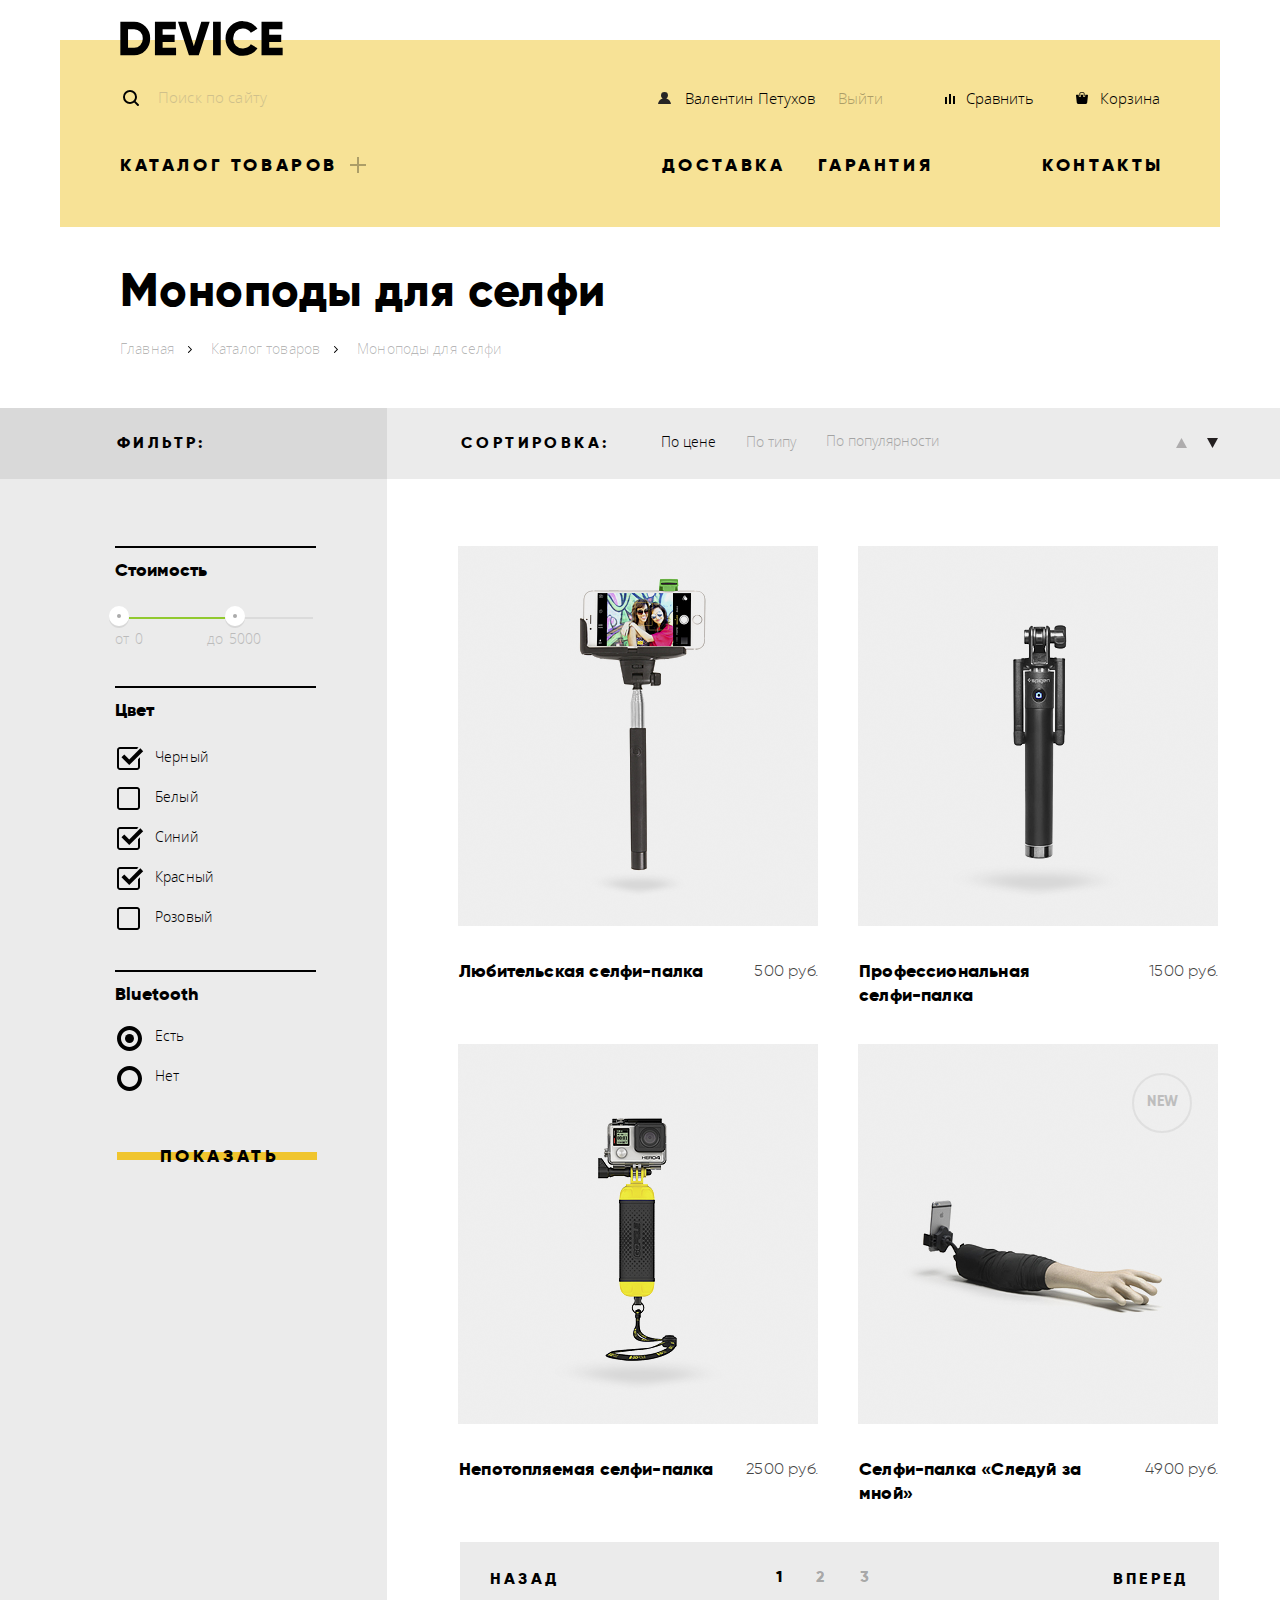
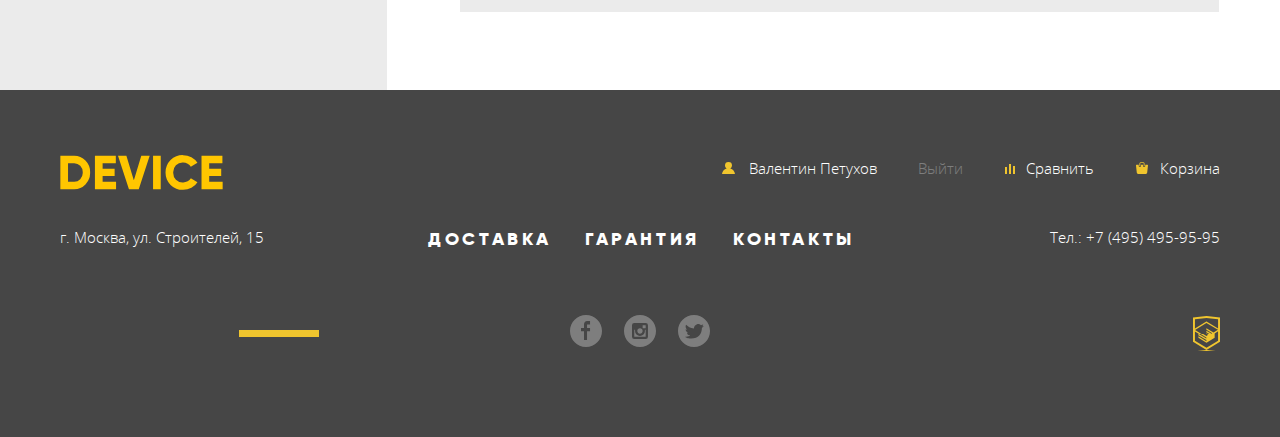
==== commit 50a506b7: "завершение верстки" ====
--- a/catalog.html
+++ b/catalog.html
@@ -101,7 +101,6 @@
           <a href="" class="link-header">Контакты</a>
         </li>
       </ul>
-      </div>
     </nav>
   </header>
 
@@ -329,6 +328,7 @@
             </div>
           </div>
         </div>
+      </div>
     </section>
   </main>
 
@@ -352,7 +352,7 @@
             </a>
           </li>
           <li>
-            <a href="" class="link-footer exit" href="">Выйти</a>
+            <a href="" class="link-footer exit">Выйти</a>
           </li>
           <li>
             <a href="" class="link-footer">
@@ -404,8 +404,7 @@
             <a class="social-link twitter" href="#" aria-label="Твиттер"></a>
           </li>
         </ul>
-        <a class="htmlacademy" href="https://htmlacademy.ru/intensive/htmlcss" aria-label="лого HTML Academy"
-          class="link-footer"></a>
+        <a class="htmlacademy" href="https://htmlacademy.ru/intensive/htmlcss" aria-label="лого HTML Academy"></a>
       </div>
     </div>
   </footer>
--- a/css/styles.css
+++ b/css/styles.css
@@ -1,8 +1,3 @@
-/* REMOVE following class when sliders will be implemented. It is temporary to hide*/
-.hidden-while-no-styles {
-  display: none;
-}
-
 .visually-hidden {
   position: absolute;
   width: 1px;
@@ -95,9 +90,7 @@
   flex-direction: row;
   flex-wrap: wrap;
   justify-content: space-between;
-
   padding-top: 31px;
-  padding-bottom: 27px;
 }
 
 .navigation {
@@ -187,12 +180,11 @@
 .catalog-menu {
   display: none;
   position: absolute;
-
   flex-wrap: wrap;
   justify-content: flex-start;
   top: 100%;
   left: -60px;
-  z-index: 1;
+  z-index: 2;
   padding-top: 36px;
   padding-left: 60px;
   padding-bottom: 25px;
@@ -212,24 +204,19 @@
   display: flex;
 }
 
-input[type="search"] {
-  -webkit-appearance: none;
-}
-
 .search-form {
   position: relative;
   display: flex;
-  align-items: flex-start;
+  bottom: 15px;
   margin-right: 98px;
-  padding-top: 12px;
   width: 440px;
-  height: 11px;
+  height: 45px;
 }
 
 .search-form::before {
   position: absolute;
   content: "";
-  top: 2px;
+  top: 15px;
   left: 3px;
   width: 16px;
   height: 16px;
@@ -239,16 +226,15 @@
 }
 
 .search {
-  position: relative;
-  bottom: 30px;
+  -webkit-appearance: none;
+  position: relative;
   outline: 0;
-  border: none;
+  flex-grow: 1;
   padding-left: 38px;
-  width: 441px;
-  height: 50px;
   box-shadow: none;
   background-color: transparent;
   letter-spacing: 0.15px;
+  border: none;
 }
 
 .search:focus {
@@ -266,7 +252,6 @@
 
 .search-button {
   visibility: hidden;
-  align-self: center;
   padding: 9px 19px;
   border: 2px solid #000000;
   background-color: transparent;
@@ -302,8 +287,8 @@
 .footer::before {
   content: "";
   position: absolute;
-  left: 238px;
-  bottom: 103px;
+  left: 239px;
+  bottom: 100px;
   width: 80px;
   height: 7px;
   background-color: #f0c52e;
@@ -316,20 +301,18 @@
 }
 
 .footer-bottom-row {
-  display: flex;
-  justify-content: flex-end;
-  padding-top: 28px;
+  position: relative;
+  padding-top: 29px;
 }
 
 .social-footer {
   display: flex;
   flex-wrap: wrap;
   justify-content: center;
-  flex-grow: 1;
 }
 
 .social-item:not(:last-child) {
-  margin-right: 20px;
+  margin-right: 22px;
 }
 
 .footer-links {
@@ -344,19 +327,19 @@
 }
 
 .footer-links li:first-child {
-  margin-right: 22px;
+  margin-right: 41px;
 }
 
 .nav-footer {
   display: flex;
   justify-content: center;
   flex-wrap: wrap;
-  flex-grow: 1;
+  margin-right: 31px;
   letter-spacing: 3.6px;
 }
 
 .nav-footer li:not(:last-child) {
-  margin-right: 35px;
+  margin-right: 33px;
 }
 
 .footer p {
@@ -441,6 +424,7 @@
   font-weight: 800;
   line-height: 40px;
   letter-spacing: 3.6px;
+  background-color: transparent;
   border: none;
 }
 
@@ -475,8 +459,8 @@
 
 .filters .button,
 .catalog-item-actions .button {
+  z-index: 2;
   color: #000000;
-  z-index: 2;
 }
 
 .filters .button:not(:hover) {
@@ -488,13 +472,24 @@
   margin-bottom: 47px;
 }
 
-.contacts .button,
+.contacts .button {
+  padding-top: 10px;
+  padding-right: 38px;
+  padding-bottom: 10px;
+  padding-left: 40px;
+  width: 260px;
+}
+
 .about .button {
-  width: 260px;
-  height: 40px;
-
-}
-.inner-page .button {
+  padding-top: 10px;
+  padding-right: 20px;
+  padding-bottom: 10px;
+  padding-left: 23px;
+}
+
+.inner-page .button,
+.communication-modal .button {
+  z-index: 1;
   width: 200px;
 }
 
@@ -502,7 +497,6 @@
 .contacts .button:hover::before,
 .about .button::before,
 .about .button:hover::before {
-/*  width: 260px;*/
   left: 0;
 }
 
@@ -923,34 +917,11 @@
   border: none;
 }
 
-.communication-form {
-  display: none;
-  box-shadow: 0 10px 20px 0 rgba(4, 6, 6, 0.2);
-}
-
-.communication-form label {
-  font-family: "Gilroy", Arial, sans-serif;
-  font-size: 18px;
-  font-weight: 800;
-}
-
-.communication-form input,
-.communication-form textarea {
-  background: #f2f2f2;
-  border: none;
-}
-
-.communication-form input::placeholder,
-.communication-form textarea::placeholder {
-  color: rgba(70, 70, 70, 0.4);
-}
-
 .promo-slider-list {
   position: relative;
   display: flex;
   flex-direction: row;
   justify-content: space-around;
-
   margin-bottom: 50px;
 }
 
@@ -958,7 +929,7 @@
   content: "";
   position: absolute;
   width: 1160px;
-  height: 115px;
+  height: 113px;
   z-index: -1;
   background-color: #f7e296;
 }
@@ -966,18 +937,26 @@
 .promo-slider:after {
   content: "";
   position: absolute;
+  z-index: -1;
+  top: 39px;
+  right: 459px;
   width: 100px;
-  right: 698px;
-  top: 40px;
-  z-index: -1;
   border-top: 7px solid #ffffff;
 }
 
+.promo-slider {
+  position: relative;
+}
+
 .promo-slider-item {
-  display: flex;
+  display: none;
   flex-direction: row;
   width: 100%;
   position: relative;
+}
+
+.promo-slider-item.selected {
+  display: flex;
 }
 
 .promo-slider-content {
@@ -990,9 +969,8 @@
 
 .promo-slider-content::after {
   position: absolute;
+  top: -24px;
   right: 48px;
-  top: -21px;
-
   font-family: "Gilroy", Arial, sans-serif;
   font-weight: 800;
   font-size: 180px;
@@ -1003,10 +981,18 @@
   content: "01";
 }
 
+.promo-slider-item:nth-child(2) .promo-slider-content::after {
+  content: "02";
+}
+
+.promo-slider-item:nth-child(3) .promo-slider-content::after {
+  content: "03";
+}
+
 .promo-slider-title {
-  padding-top: 39px;
+  z-index: 1;
   margin-bottom: 0;
-
+  padding-top: 35px;
   font-family: "Gilroy", Arial, sans-serif;
   font-weight: 800;
   font-size: 47px;
@@ -1016,9 +1002,17 @@
 
 .promo-slider-img {
   order: -1;
-
-  margin-left: 91px;
-  margin-top: 5px;
+  margin-top: 2px;
+  margin-left: 90px;
+}
+
+.slider-quadrocopter .promo-slider-img {
+  margin-left: 5px;
+}
+
+.slider-quadrocopter .promo-slider-content {
+  margin: 0;
+  padding-left: 42px;
 }
 
 .promo-slider-description {
@@ -1044,12 +1038,42 @@
 }
 
 .promo-cell {
-  width: 195px;
+  width: 270px;
   color: #464646;
 }
 
+.promo-control-list {
+  position: absolute;
+  top: 325px;
+  right: 80px;
+  display: flex;
+  justify-content: flex-end;
+  margin: 0;
+  padding: 0;
+
+  list-style-type: none;
+}
+
+.promo-control-button {
+  width: 12px;
+  height: 12px;
+  background-image: url("../img/slider/slider-button-empty.svg");
+  background-repeat: no-repeat;
+  background-position: center;
+  background-size: 12px 12px;
+  border: none;
+}
+
+.promo-control-item:not(:last-child) {
+  margin-right: 21px;
+}
+
+.promo-control-button.checked {
+  background-image: url("../img/slider/slider-button.svg");
+}
+
 .groups {
-  margin-top: 105px;
+  padding-top: 56px;
 }
 
 .group-list {
@@ -1151,7 +1175,7 @@
 .benefits-wrapper::after {
   position: absolute;
   content: "";
-  height: 70px;
+  height: 68px;
   width: 100%;
   background-color: #e5e5e5;
 }
@@ -1169,40 +1193,43 @@
   position: relative;
   width: 285px;
   min-height: 150px;
-  padding-top: 87px;
-  padding-bottom: 33px;
+  padding-top: 80px;
+  padding-bottom: 46px;
   border-right: 7px solid #000000;
 }
 
+.benefit-name.selected::before {
+  top: 50%;
+  width: 278px;
+  height: 40px;
+  transform: translateY(-50%);
+  background-color: #000000;
+}
+
+.benefit-name.selected {
+  color: #f0c52e;
+}
+
 .benefit-name::before {
   position: absolute;
   content: "";
-  top: 30%;
+  top: 50%;
   left: 0;
+  transform: translateY(-50%);
   z-index: -1;
   height: 8px;
   width: 160px;
-
   background-color: #f0c52e;
 }
 
-.benefit-name.checked::before {
-  top: -5px;
-  width: 278px;
-  height: 40px;
-  background-color: #000000;
-}
-
-.benefit-name.checked {
-  color: #f0c52e;
-}
-
 .benefit-name {
   position: relative;
+  z-index: 1;
+  margin-bottom: 25px;
+  padding-top: 8px;
+  padding-bottom: 8px;
+  padding-left: 13px;
   width: 160px;
-  margin-bottom: 40px;
-  padding-left: 13px;
-  z-index: 1;
   border: none;
   background: none;
 
@@ -1224,8 +1251,13 @@
 }
 
 .benefit-item {
+  display: none;
   position: relative;
   padding-right: 298px;
+}
+
+.benefit-item.selected {
+  display: inline-block;
 }
 
 .benefit-item::before {
@@ -1238,9 +1270,27 @@
 }
 
 .benefit-item:nth-child(1)::before {
+  top: 51px;
+  right: 30px;
+  width: 136px;
+  height: 164px;
+  background-image: url("../img/benefits/delivery.svg");
+}
+
+.benefit-item:nth-child(2)::before {
   top: -7px;
   right: -0px;
-  background-image: url("../img/benefits/delivery.svg");
+  width: 171px;
+  height: 194px;
+  background-image: url("../img/benefits/warranty.svg");
+}
+
+.benefit-item:nth-child(3)::before {
+  top: -7px;
+  right: -0px;
+  width: 156px;
+  height: 186px;
+  background-image: url("../img/benefits/credit.svg");
 }
 
 .benefit-description {
@@ -1404,6 +1454,9 @@
 }
 
 .htmlacademy {
+  position: absolute;
+  top: 30px;
+  right: 0;
   width: 27px;
   height: 35px;
   background-image: url("../img/icons/logo-htmlacademy-yellow.svg");
@@ -1524,13 +1577,103 @@
 }
 
 .modal {
+  display: none;
   position: fixed;
+  z-index: 3;
+  box-shadow: 10px 20px 10px rgba(0, 0, 0, 0.2);
+}
+
+.modal-show {
+  display: block;
 }
 
 .modal-map {
-  display: none;
- /* top: 0;
-  left: 0;
+  top: 120px;
+  left: calc(50% - 480px);
   width: 960px;
-  height: 559px;*/
-}+  height: 559px;
+  background-color: #e5e5e5;
+  cursor: pointer;
+}
+
+.close-button {
+  position: absolute;
+  top: 22px;
+  right: 22px;
+  width: 55px;
+  height: 55px;
+  opacity: 0.5;
+  background: transparent;
+  background-image: url("../img/icons/modal-close.svg");
+  border: none;
+}
+
+.close-button:hover {
+  opacity: 1;
+}
+
+.close-button:active {
+  opacity: 0.3;
+}
+
+.communication-modal {
+  top: 120px;
+  left: calc(50% - 480px);
+  padding-top: 80px;
+  padding-right: 101px;
+  padding-left: 101px;
+  width: 960px;
+  height: 553px;
+  background-color: #ffffff;
+  box-shadow: 0 10px 20px 0 rgba(4, 6, 6, 0.2);
+}
+
+.communication-form {
+  display: flex;
+  flex-wrap: wrap;
+  justify-content: space-between;
+}
+
+.communication-input-item {
+  width: 360px;
+  margin-bottom: 20px;
+}
+
+.communication-input {
+  padding-top: 18px;
+  padding-bottom: 15px;
+  padding-left: 20px;
+  width: 360px;
+}
+
+.communication-modal label {
+  display: inline-block;
+  margin-bottom: 5px;
+  font-family: "Gilroy", Arial, sans-serif;
+  font-weight: 800;
+  font-size: 18px;
+  line-height: 24px;
+}
+
+.communication-modal input,
+.communication-modal textarea {
+  background: #f2f2f2;
+  border: none;
+}
+
+.communication-textarea-item {
+  margin-bottom: 40px;
+}
+
+.communication-textarea {
+  padding-top: 18px;
+  padding-left: 20px;
+  width: 760px;
+  height: 156px;
+}
+
+.communication-modal input::placeholder,
+.communication-modal textarea::placeholder {
+  line-height: 18px;
+  color: rgba(70, 70, 70, 0.4);
+}
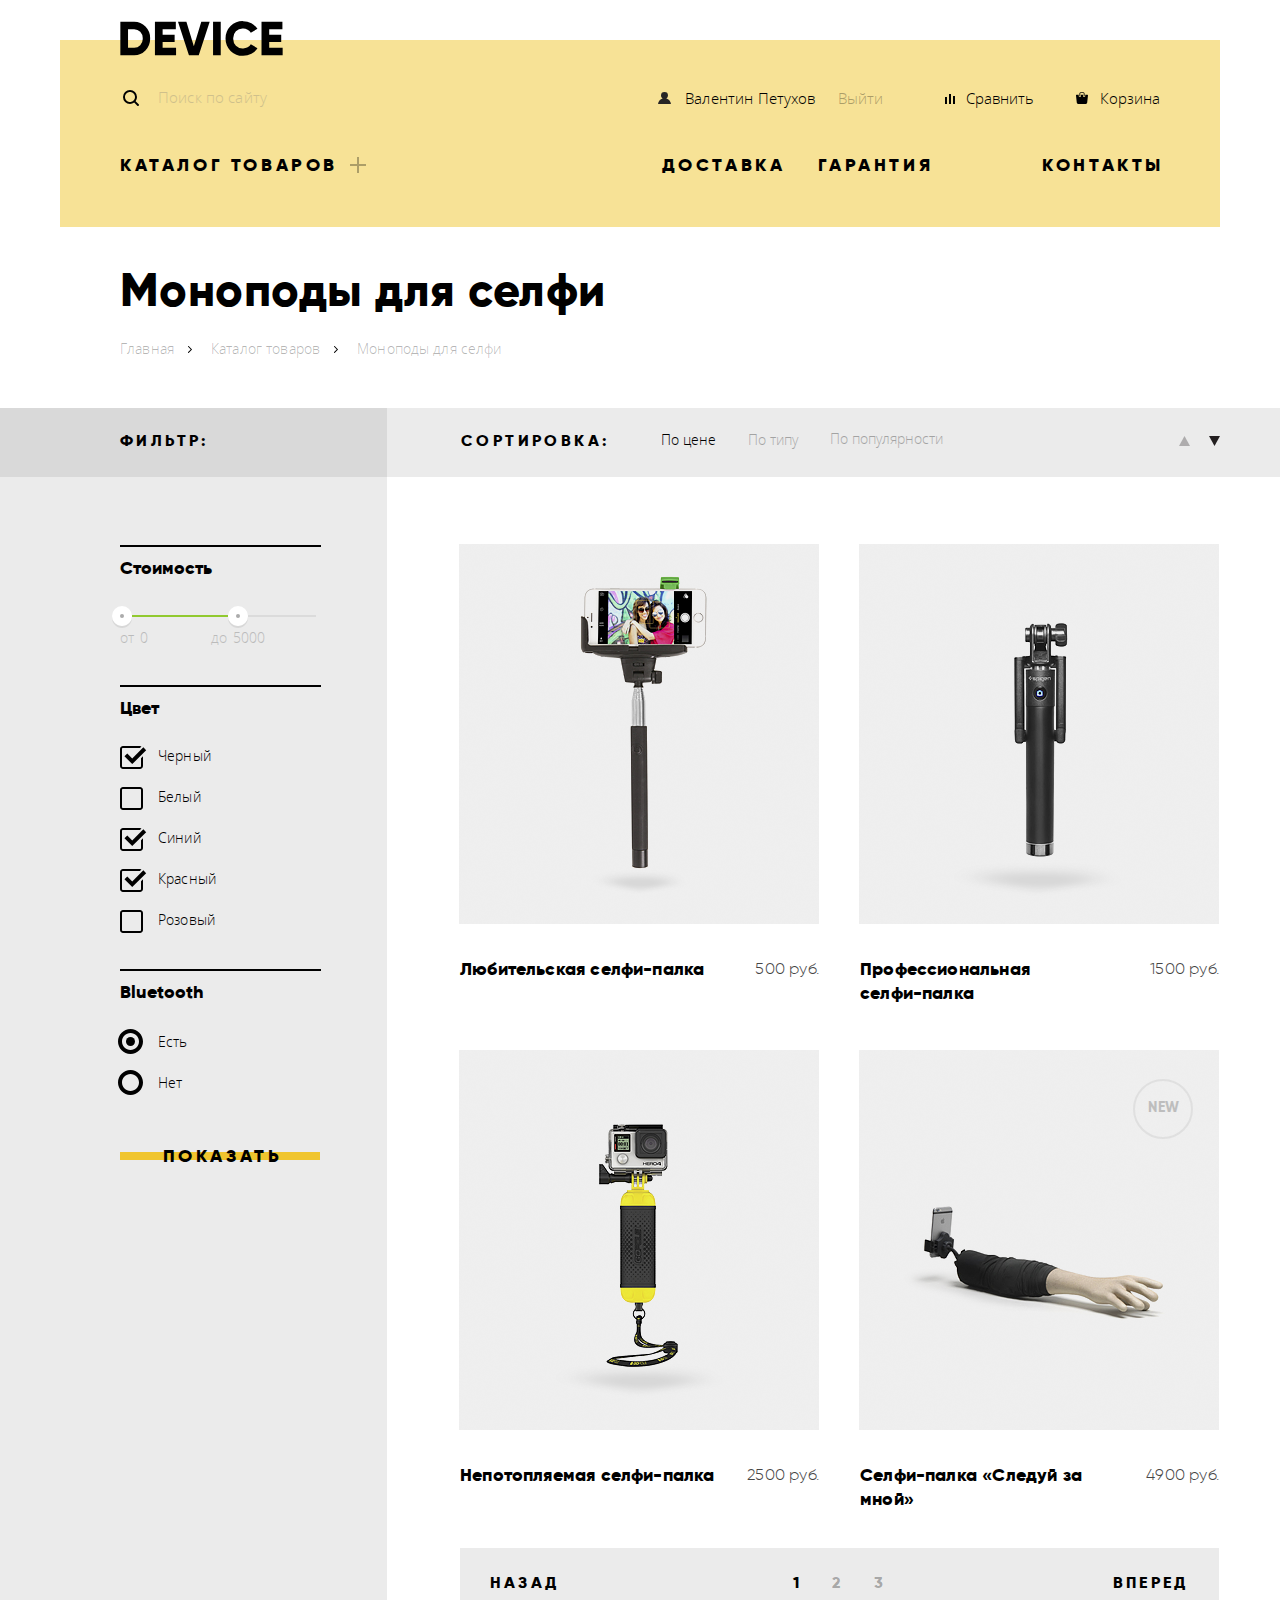
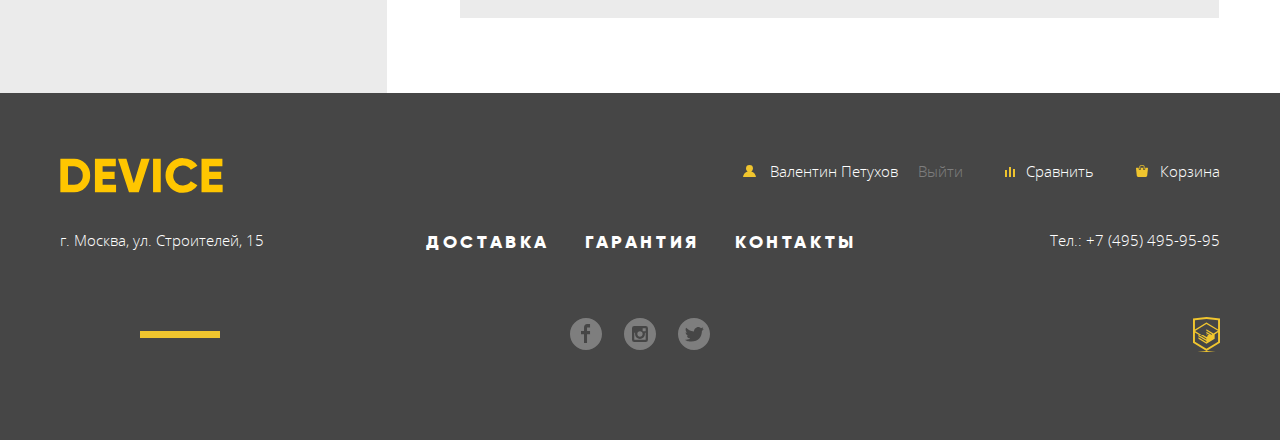
==== commit b007c6e6: "исправлены замечания" ====
--- a/catalog.html
+++ b/catalog.html
@@ -226,7 +226,7 @@
 
               <fieldset class="filter-bluetooth">
                 <legend>Bluetooth</legend>
-                <ul class="reset-list">
+                <ul class="reset-list filter-bluetooth-list">
                   <li class="filter-option">
                     <input class="visually-hidden filter-input filter-input-radio" type="radio" name="bluetooth"
                       value="true" id="bluetooth-yes" checked>
--- a/css/styles.css
+++ b/css/styles.css
@@ -274,7 +274,7 @@
 
 .footer {
   position: relative;
-  padding-top: 64px;
+  padding-top: 67px;
   padding-bottom: 90px;
   background-color: #464646;
   color: #ffffff;
@@ -287,8 +287,8 @@
 .footer::before {
   content: "";
   position: absolute;
-  left: 239px;
-  bottom: 100px;
+  left: 140px;
+  bottom: 102px;
   width: 80px;
   height: 7px;
   background-color: #f0c52e;
@@ -327,7 +327,7 @@
 }
 
 .footer-links li:first-child {
-  margin-right: 41px;
+  margin-right: 20px;
 }
 
 .nav-footer {
@@ -339,7 +339,7 @@
 }
 
 .nav-footer li:not(:last-child) {
-  margin-right: 33px;
+  margin-right: 35px;
 }
 
 .footer p {
@@ -425,6 +425,7 @@
   line-height: 40px;
   letter-spacing: 3.6px;
   background-color: transparent;
+  color: #000000;
   border: none;
 }
 
@@ -526,7 +527,8 @@
   display: flex;
   flex-wrap: wrap;
   margin-top: 67px;
-  margin-left: 71px;
+  margin-right: -40px;
+  margin-left: 72px;
 }
 
 .catalog-item {
@@ -537,7 +539,7 @@
 
 .catalog-item:not(:last-child),
 .catalog-item:not(:nth-last-child(2)) {
-  margin-bottom: 37px;
+  margin-bottom: 45px;
 }
 
 .catalog-item:last-child,
@@ -561,7 +563,7 @@
   margin: 0;
 }
 
-.catalog-item a:visited {
+.catalog-item a {
   color: #000000;
 }
 
@@ -628,10 +630,11 @@
   flex-wrap: wrap;
   justify-content: center;
   flex-grow: 1;
+  margin-left: 30px;
 }
 
 .pagination-list li {
-  margin-right: 31px;
+  margin-right: 30px;
 }
 
 .pagination-item a {
@@ -656,7 +659,7 @@
 }
 
 .pagination-button {
-  padding-top: 25px;
+  padding-top: 23px;
   padding-right: 39px;
   padding-bottom: 27px;
   padding-left: 30px;
@@ -726,7 +729,6 @@
 }
 
 .filters fieldset {
-  position: relative;
   border: none;
   margin-left: 0;
   padding-top: 0;
@@ -734,8 +736,9 @@
 }
 
 .filters legend {
-  margin-left: -2px;
+  position: relative;
   margin-bottom: 10px;
+  padding-top: 11px;
   font-family: "Gilroy", Arial, sans-serif;
   font-size: 18px;
   font-weight: 800;
@@ -745,15 +748,15 @@
 .filters legend::before {
   content: "";
   position: absolute;
-  top: -12px;
-  left: -2px;
+  top: 0;
+  left: 0;
   width: 201px;
   height: 2px;
   background-color: #000000;
 }
 
 .filter-color {
-  margin-bottom: 27px;
+  margin-bottom: 11px;
 }
 
 .filter-color-list {
@@ -762,7 +765,11 @@
 }
 
 .filter-bluetooth {
-  margin-bottom: 31px;
+  margin-bottom: 24px;
+}
+
+.filter-bluetooth-list {
+  margin-top: 7px;
 }
 
 .filter-input:hover + label::before,
@@ -773,7 +780,7 @@
 .filter-input + label {
   position: relative;
   padding-left: 38px;
-  line-height: 40px;
+  line-height: 41px;
   letter-spacing: 0.14px;
 }
 
@@ -822,31 +829,27 @@
   position: relative;
 }
 
-.filter-input-radio + label::before {
+.filter-input-radio + label::before,
+.filter-input-radio:checked + label::before {
   content: "";
   position: absolute;
-  left: 0;
-  top: 0;
+  left: -2px;
+  top: -3px;
   width: 25px;
   height: 25px;
+  background-repeat: no-repeat;
+}
+
+.filter-input-radio + label::before {
   background-image: url("../img/icons/checkbox/radio-off.svg");
-  background-repeat: no-repeat;
 }
 
 .filter-input-radio:checked + label::before {
-  content: "";
-  position: absolute;
-  left: 0;
-  top: 0;
-  width: 25px;
-  height: 25px;
   background-image: url("../img/icons/checkbox/radio-on.svg");
-  background-repeat: no-repeat;
 }
 
 .filter-price {
-  margin-bottom: 20px;
-  margin-bottom: 60px;
+  margin-bottom: 49px;
 }
 
 .range-filter {
@@ -872,7 +875,7 @@
 
 .range-controls .toggle {
   position: absolute;
-  top: -12px;
+  top: -10px;
   left: 0;
   width: 20px;
   height: 22px;
@@ -900,14 +903,14 @@
 }
 
 .min-label-wrapper {
-  margin-top: 12px;
-  margin-left: 6px;
+  margin-top: 13px;
+  margin-left: 8px;
   opacity: 0.2;
 }
 
 .max-label-wrapper {
-  margin-top: 12px;
-  margin-left: -18px;
+  margin-top: 13px;
+  margin-left: -17px;
   opacity: 0.2;
 }
 
@@ -1061,6 +1064,7 @@
   background-repeat: no-repeat;
   background-position: center;
   background-size: 12px 12px;
+  background-color: transparent;
   border: none;
 }
 
@@ -1098,7 +1102,7 @@
 .group-link::after {
   position: absolute;
   content: "";
-  top: -195px;
+  top: -192px;
   left: 0;
   width: 160px;
   height: 160px;
@@ -1191,23 +1195,30 @@
   flex-direction: column;
   justify-content: center;
   position: relative;
-  width: 285px;
+  min-width: 285px;
   min-height: 150px;
   padding-top: 80px;
   padding-bottom: 46px;
   border-right: 7px solid #000000;
 }
 
-.benefit-name.selected::before {
-  top: 50%;
-  width: 278px;
-  height: 40px;
-  transform: translateY(-50%);
-  background-color: #000000;
-}
-
-.benefit-name.selected {
-  color: #f0c52e;
+.benefit-name {
+  position: relative;
+  z-index: 1;
+  margin-right: 118px;
+  margin-bottom: 25px;
+  padding-top: 9px;
+  padding-bottom: 8px;
+  width: 160px;
+  border: none;
+  background: none;
+  outline: 0;
+  font-family: "Gilroy", Arial, sans-serif;
+  font-size: 18px;
+  font-weight: 800;
+  line-height: 24px;
+  letter-spacing: 3.6px;
+  text-transform: uppercase;
 }
 
 .benefit-name::before {
@@ -1222,23 +1233,20 @@
   background-color: #f0c52e;
 }
 
-.benefit-name {
-  position: relative;
-  z-index: 1;
-  margin-bottom: 25px;
-  padding-top: 8px;
-  padding-bottom: 8px;
-  padding-left: 13px;
-  width: 160px;
-  border: none;
-  background: none;
-
-  font-family: "Gilroy", Arial, sans-serif;
-  font-size: 18px;
-  font-weight: 800;
-  line-height: 24px;
-  letter-spacing: 3.6px;
-  text-transform: uppercase;
+.benefit-name.selected::before,
+.benefit-name:active::before {
+  width: 278px;
+  height: 40px;
+  background-color: #000000;
+}
+
+.benefit-name.selected,
+.benefit-name:active {
+  color: #f0c52e;
+}
+
+.benefit-name:not(.selected):hover {
+  background-color: #f0c52e;
 }
 
 .benefit-items {
@@ -1278,16 +1286,16 @@
 }
 
 .benefit-item:nth-child(2)::before {
-  top: -7px;
-  right: -0px;
+  top: 30px;
+  right: 40px;
   width: 171px;
   height: 194px;
   background-image: url("../img/benefits/warranty.svg");
 }
 
 .benefit-item:nth-child(3)::before {
-  top: -7px;
-  right: -0px;
+  top: 25px;
+  right: 70px;
   width: 156px;
   height: 186px;
   background-image: url("../img/benefits/credit.svg");
@@ -1385,6 +1393,7 @@
 
 .description-list li {
   position: relative;
+  margin-bottom: 3px;
 }
 
 .description-list li::before {
@@ -1400,11 +1409,11 @@
 
 .description-list {
   position: relative;
-  padding-bottom: 59px;
+  padding-bottom: 52px;
   font-family: "Gilroy", Arial, sans-serif;
   font-weight: 800;
   line-height: 37px;
-  padding-left: 37px;
+  padding-left: 35px;
   letter-spacing: 0.8px;
 }
 
@@ -1455,7 +1464,7 @@
 
 .htmlacademy {
   position: absolute;
-  top: 30px;
+  top: 28px;
   right: 0;
   width: 27px;
   height: 35px;
@@ -1500,14 +1509,15 @@
 }
 
 .right-column {
+  overflow: hidden;
   flex-grow: 1;
-  padding-bottom: 58px;
+  padding-bottom: 55px;
   width: 833px;
 }
 
 .sorting-header {
   display: flex;
-  padding-top: 23px;
+  padding-top: 21px;
   padding-left: 74px;
   padding-bottom: 15px;
   background-color: #ebebeb;
@@ -1538,7 +1548,7 @@
 }
 
 .sorting-options-item:not(:last-child) {
-  margin-right: 30px;
+  margin-right: 32px;
   line-height: 18px;
 }
 
@@ -1554,7 +1564,7 @@
 }
 
 .sorting-direction-item {
-  margin-left: 20px;
+  margin-left: 19px;
 }
 
 .filters-column {
@@ -1562,8 +1572,8 @@
   flex-direction: column;
   width: 327px;
   margin-left: auto;
-  padding-top: 23px;
-  padding-left: 57px;
+  padding-top: 21px;
+  padding-left: 60px;
   padding-right: 69px;
 }
 
@@ -1573,7 +1583,7 @@
 }
 
 .filters {
-  margin-top: 56px;
+  margin-top: 47px;
 }
 
 .modal {
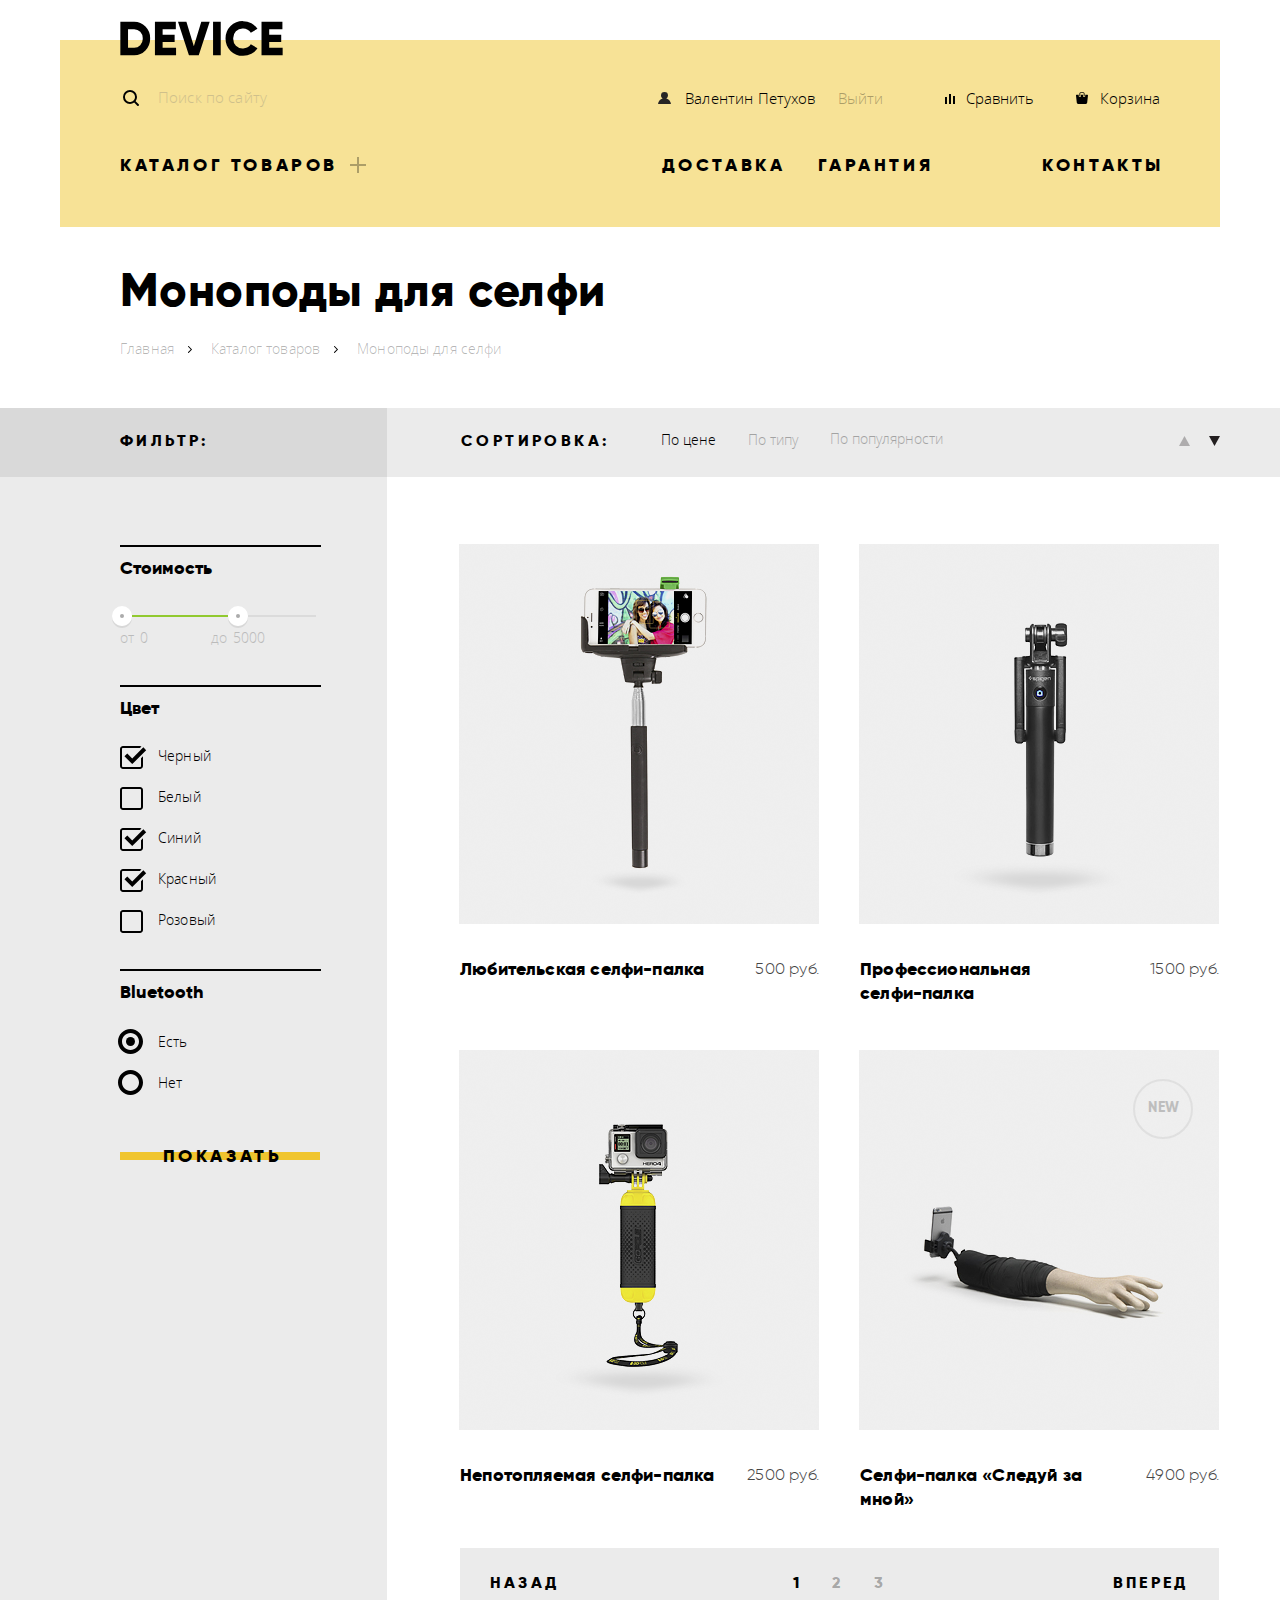
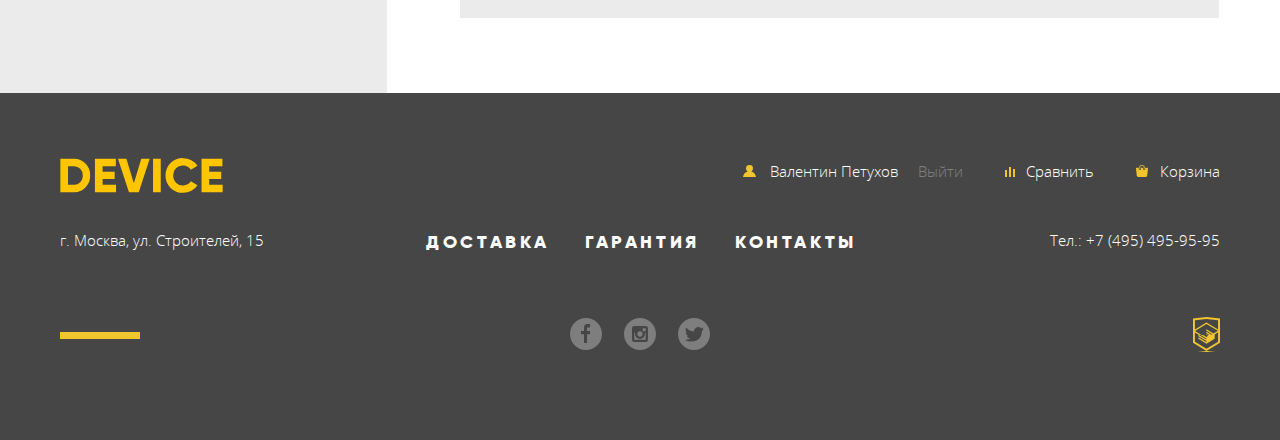
==== commit 049f0329: "минифицировнные файлы" ====
--- a/catalog.html
+++ b/catalog.html
@@ -5,7 +5,7 @@
   <meta charset="utf-8">
   <title>HTML Academy: Моноподы для селфи</title>
   <link rel="stylesheet" href="css/normalize.css">
-  <link rel="stylesheet" href="css/styles.css">
+  <link rel="stylesheet" href="css/style-min.css">
 </head>
 
 <body class="inner-page">
@@ -268,7 +268,7 @@
                 </p>
                 <div class="catalog-card-header">
                   <h3 class="catalog-card-title">
-                    <a href="">Профессиональная <br>селфи-палка</a>
+                    <a href="">Профессиональная селфи-палка</a>
                   </h3>
                   <p class="catalog-item-price">1500 руб.</p>
                 </div>
@@ -300,7 +300,7 @@
                 </p>
                 <div class="catalog-card-header">
                   <h3 class="catalog-card-title">
-                    <a href="">Селфи-палка «Следуй за<br> мной»</a>
+                    <a href="">Селфи-палка «Следуй&nbsp;за мной»</a>
                   </h3>
                   <p class="catalog-item-price">4900 руб.</p>
                 </div>
--- a/css/style-min.css
+++ b/css/style-min.css
@@ -0,0 +1 @@
+.visually-hidden{position:absolute;width:1px;height:1px;margin:-1px;border:0;padding:0;clip:rect(0 0 0 0);overflow:hidden}@font-face{font-family:"Gilroy";font-style:normal;font-weight:800;src:local("Gilroy-ExtraBold"),url(../fonts/gilroyextrabold.woff2) format("woff2"),url(../fonts/gilroyextrabold.woff) format("woff")}@font-face{font-family:"Gilroy";font-style:normal;font-weight:300;src:local("Gilroy-Light"),url(../fonts/gilroylight.woff2) format("woff2"),url(../fonts/gilroylight.woff) format("woff")}@font-face{font-family:"Open Sans";font-style:normal;font-weight:300;src:local("OpenSans-Light"),url(../fonts/opensanslight.woff2) format("woff2"),url(../fonts/opensanslight.woff) format("woff")}html{box-sizing:border-box}*,::after,::before{box-sizing:inherit}.reset-list,body{padding:0;margin:0}body{font-family:"Open Sans",Arial,sans-serif;font-weight:300;font-size:15px;color:#000}a{text-decoration:none}img{max-width:100%}.container{position:relative;width:1160px;margin:0 auto}.reset-list{list-style:none}.header{padding:21px 60px 0;background-image:linear-gradient(to bottom,#fff 40px,#f7e296 40px)}.navigation,.user-menu{display:flex;flex-direction:row;flex-wrap:wrap;justify-content:space-between;padding-top:31px}.navigation{padding-top:20px;padding-bottom:51px}.navigation .nav-item:nth-child(1){margin-right:auto}.navigation .nav-item:nth-child(2){margin-right:33px}.navigation .nav-item:last-child{margin-left:40px;margin-right:-4px}.user-menu-items{display:flex;flex-direction:row;justify-content:space-between;flex-grow:1}.catalog-item p,.footer p,.user-menu-items p{margin:0}.user-menu-items .link-header:not(:last-child){margin-right:30px}.header-login-panel{display:flex;min-width:287px;letter-spacing:.15px}.header-login-panel li:not(:last-child){margin-right:22px}.nav-item{text-transform:uppercase;font-family:"Gilroy",Arial,sans-serif;font-size:18px;font-weight:800;letter-spacing:3.6px}.logo:hover{opacity:.6}.logo:active{opacity:.3}.nav-catalog-link{padding-right:28px;background-image:url(../img/icons/plus.svg);background-repeat:no-repeat;background-position:right;background-size:16px 16px}.nav-item-catalog{position:relative;flex-grow:1}.navigation .nav-item:nth-child(3){margin-right:69px}.catalog-menu{display:none;position:absolute;flex-wrap:wrap;justify-content:flex-start;top:100%;left:-60px;z-index:2;padding-top:36px;padding-left:60px;padding-bottom:25px;width:1160px;background-color:#f7e296}.catalog-menu-column:not(:last-child){margin-right:58px}.catalog-menu-column li{margin-bottom:18px}.nav-item-catalog:hover .catalog-menu{display:flex}.search-form{position:relative;display:flex;bottom:15px;margin-right:98px;width:440px;height:45px}.search-form::before{position:absolute;content:"";top:15px;left:3px;width:16px;height:16px;background-image:url(../img/icons/search.svg);background-repeat:no-repeat;background-position:0 0}.search{-webkit-appearance:none;position:relative;outline:0;flex-grow:1;padding-left:38px;box-shadow:none;background-color:transparent;letter-spacing:.15px;border:0}.search:focus{border-bottom:2px solid #000;color:#000}.search::placeholder{opacity:.3}.search:hover::placeholder{opacity:.6}.search-button{visibility:hidden;padding:9px 19px;border:2px solid #000;background-color:transparent}.search:focus+.search-button{visibility:visible}.search:focus+.search-button:hover{background-color:#000;color:#fff}.search-button:active{visibility:visible;background-color:#000;color:rgba(255,255,255,.3)}.footer{position:relative;padding-top:67px;padding-bottom:90px;background-color:#464646;color:#fff}.inner-page .footer{padding-top:65px}.footer .container::before{content:"";position:absolute;left:0;bottom:11px;width:80px;height:7px;background-color:#f0c52e}.footer-row{display:flex;justify-content:space-between;margin-bottom:36px}.footer-bottom-row{position:relative;padding-top:29px}.social-footer{display:flex;flex-wrap:wrap;justify-content:center}.social-item:not(:last-child){margin-right:22px}.footer-links{display:flex;justify-content:flex-end;flex-wrap:wrap;padding-top:5px}.footer-links li:not(:last-child){margin-right:42px}.footer-links li:first-child{margin-right:41px}.inner-page .footer-links li:first-child{margin-right:20px}.nav-footer{display:flex;justify-content:center;flex-wrap:wrap;margin-right:31px;letter-spacing:3.6px}.nav-footer li:not(:last-child){margin-right:35px}.nav-footer a{font-family:"Gilroy",Arial,sans-serif;font-size:18px;font-weight:800;text-transform:uppercase;letter-spacing:3.6px}.link-footer,.link-footer:visited{color:#fff}.link-footer:hover{opacity:.6}.link-footer:active{opacity:.3}.main{position:relative}.page-title,.section-title{font-family:"Gilroy",Arial,sans-serif;font-weight:800;font-size:47px;line-height:48px;letter-spacing:.47px}.page-title{margin-top:39px;margin-bottom:23px;padding-left:60px}.section-title{margin-bottom:43px}.index-columns{display:flex;flex-direction:row;justify-content:space-between;margin-top:100px;margin-bottom:80px}.link-header,.link-header:visited{color:#000}.link-header:hover{opacity:.6}.link-header:active{opacity:.3}.button{position:relative;width:100%;padding:0 10px 0 15px;text-align:center;text-transform:uppercase;font-family:"Gilroy",Arial,sans-serif;font-size:18px;font-weight:800;line-height:40px;letter-spacing:3.6px;background-color:transparent;border:0}.button::before{position:absolute;top:50%;left:0;content:"";z-index:-1;height:8px;width:100%;transform:translateY(-50%)}.button,.button a,.button:visited,.catalog-item a{color:#000}.button::before,.button:active,.button:hover{background-color:#f0c52e}.button:active{color:rgba(0,0,0,.3)}.catalog-item-actions .button,.filters .button{z-index:2;color:#000}.filters .button:not(:hover){background-color:#ebebeb}.promo-slider-item .button{width:220px;margin-bottom:47px}.contacts .button{padding:10px 38px 10px 40px;width:260px}.about .button{padding:10px 20px 10px 23px}.communication-modal .button,.inner-page .button{z-index:1;width:200px}.about .button::before,.about .button:hover::before,.contacts .button::before,.contacts .button:hover::before{left:0}.catalog-main{font-size:14px}.catalog-card-title,.catalog-column-title{font-family:"Gilroy",Arial,sans-serif;font-weight:800;line-height:24px}.catalog-column-title{margin:0;font-size:16px;text-transform:uppercase;letter-spacing:3.4px}.catalog-card-title{font-size:18px;letter-spacing:.18px}.catalog-item:nth-child(2n) .catalog-card-title{width:230px}.catalog-card-list{display:flex;flex-wrap:wrap;margin-top:67px;margin-right:-40px;margin-left:72px}.catalog-item{position:relative;margin-right:40px;width:360px}.catalog-item:not(:last-child),.catalog-item:not(:nth-last-child(2)){margin-bottom:45px}.catalog-item:last-child,.catalog-item:nth-last-child(2){margin-bottom:37px}.catalog-card-header{display:flex;justify-content:space-between;margin-left:1px;margin-top:30px}.catalog-card-title,.catalog-item-price{margin:0}.catalog-item-price{font-family:"Gilroy",Arial,sans-serif;font-size:16px;line-height:24px;letter-spacing:.2px;color:#464646}.catalog-item .catalog-item-actions{display:none;flex-direction:column;justify-content:flex-start;align-items:center;position:absolute;top:0;left:0;padding:184px 0;width:360px;height:380px;background-color:rgba(238,238,238,.7)}.catalog-item:hover .catalog-item-actions{display:flex}.catalog-item-action{margin-bottom:20px}.add-to-compare{font-size:13px;line-height:20px;letter-spacing:.13px;color:#000;opacity:.5}.add-to-compare:hover{opacity:1}.add-to-compare:active{opacity:.2}.pagination{display:flex;align-items:center;margin-bottom:20px;margin-left:73px;width:759px;background:#ebebeb}.pagination-list{display:flex;flex-wrap:wrap;justify-content:center;flex-grow:1;margin-left:30px}.pagination-list li{margin-right:30px}.pagination-button,.pagination-item a{text-transform:uppercase;font-family:"Gilroy",Arial,sans-serif;font-size:16px;font-weight:800;letter-spacing:3.2px}.pagination-item:hover a{color:rgba(0,0,0,.6)}.pagination-button{padding:23px 39px 27px 30px;width:136px;height:70px;line-height:24px;color:#000}.pagination-button:visited,.pagination-item:active a,.pagination-list .selected{color:#000}.pagination-button:hover{background-color:#d9d9d9}.pagination-button:active{background-color:#d9d9d9;color:rgba(0,0,0,.3)}.breadcrumbs-list{display:flex;flex-wrap:wrap;margin-bottom:47px;padding-left:60px}.breadcrumbs-list a,.pagination-item a{color:rgba(0,0,0,.3)}.breadcrumbs-list a:not(.disabled):hover{color:rgba(0,0,0,.6)}.breadcrumbs-list a:not(.disabled):active{color:rgba(0,0,0,.1)}.breadcrumbs-list .disabled{cursor:default}.breadcrumbs-item{position:relative;padding-right:37px;line-height:24px;letter-spacing:.14px}.breadcrumbs-item:not(:last-child)::after{content:"";position:absolute;top:9px;right:19px;width:4px;height:7px;background-image:url(../img/icons/nav-arrow.svg);background-repeat:no-repeat}.filters fieldset{border:0;margin-left:0;padding-top:0;padding-left:0}.filters legend{position:relative;margin-bottom:10px;padding-top:11px;font-family:"Gilroy",Arial,sans-serif;font-size:18px;font-weight:800;line-height:24px}.filters legend::before{content:"";position:absolute;top:0;left:0;width:201px;height:2px;background-color:#000}.filter-color{margin-bottom:11px}.filter-color-list{padding-top:5px;padding-bottom:10px}.filter-bluetooth{margin-bottom:24px}.filter-bluetooth-list{margin-top:7px}.filter-input:focus+label::before,.filter-input:hover+label::before{opacity:.6}.filter-input+label{position:relative;padding-left:38px;line-height:41px;letter-spacing:.14px}.filter-input-checkbox+label::before{content:"";position:absolute;top:0;left:0;width:23px;height:23px;background-image:url(../img/icons/checkbox/checkbox-off.svg);background-repeat:no-repeat}.filter-input-checkbox:checked+label::before{content:"";position:absolute;top:0;left:0;width:27px;height:23px;background-image:url(../img/icons/checkbox/checkbox-on.svg);background-repeat:no-repeat}.filter-input-checkbox+label:hover::before,.filter-input-checkbox:checked:hover+label::before,.filter-input-checkbox:hover+label::before{opacity:.6}.filter-input-checkbox:active+label::before,.filter-input-checkbox:checked:active+label::before{opacity:1}.filter-input-checkbox:disabled+label::before{opacity:.25}.filter-input-checkbox:disabled+label{color:#e6e6e6}.filter-input-radio+label{position:relative}.filter-input-radio+label::before,.filter-input-radio:checked+label::before{content:"";position:absolute;left:-2px;top:-3px;width:25px;height:25px;background-repeat:no-repeat}.filter-input-radio+label::before{background-image:url(../img/icons/checkbox/radio-off.svg)}.filter-input-radio:checked+label::before{background-image:url(../img/icons/checkbox/radio-on.svg)}.filter-price{margin-bottom:49px}.range-filter{position:relative;width:196px;margin-top:25px}.range-controls{padding-bottom:10px}.range-controls .scale{height:2px;background:#dbdbdb}.range-controls .bar{width:56%;height:2px;background:#91c92f}.range-controls .toggle{position:absolute;top:-10px;left:0;width:20px;height:22px;border:0;background-color:#ebebeb;background-image:url(../img/icons/filter-button.svg);background-repeat:no-repeat;cursor:pointer}.toggle:active{transform:scale(1.1)}.max-price-control,.min-price-control{position:absolute;top:1px;left:-8px}.max-price-control{left:55%}.max-label-wrapper,.min-label-wrapper{margin-top:13px;margin-left:8px;opacity:.2}.max-label-wrapper{margin-left:-17px}.price-controls input{width:40px;background-color:#ebebeb;border:0}.promo-slider-list{position:relative;display:flex;flex-direction:row;justify-content:space-around;margin-bottom:50px}.promo-slider:before{content:"";position:absolute;width:1160px;height:113px;z-index:-1;background-color:#f7e296}.promo-slider:after{content:"";position:absolute;z-index:-1;top:39px;right:459px;width:100px;border-top:7px solid #fff}.promo-slider{position:relative}.promo-slider-item{display:none;flex-direction:row;width:100%;position:relative}.promo-slider-item.selected{display:flex}.promo-slider-content{display:flex;flex-direction:column;padding-left:63px;margin:0 auto;width:560px}.promo-slider-content::after{position:absolute;top:-24px;right:48px;font-family:"Gilroy",Arial,sans-serif;font-weight:800;font-size:180px;color:#fff}.promo-slider-item:nth-child(1) .promo-slider-content::after{content:"01"}.promo-slider-item:nth-child(2) .promo-slider-content::after{content:"02"}.promo-slider-item:nth-child(3) .promo-slider-content::after{content:"03"}.promo-slider-title{z-index:1;margin-bottom:0;padding-top:35px;font-family:"Gilroy",Arial,sans-serif;font-weight:800;font-size:47px;line-height:56px;letter-spacing:.5px}.promo-slider-img{order:-1;margin-top:2px;margin-left:90px}.slider-quadrocopter .promo-slider-img{margin-left:5px}.slider-quadrocopter .promo-slider-content{margin:0;padding-left:42px}.promo-slider-description{margin-top:18px;margin-bottom:43px;line-height:30px;letter-spacing:.17px}.promo-top-row{font-family:"Gilroy",Arial,sans-serif;font-size:36px;line-height:48px;letter-spacing:.36px}.promo-bottom-row{height:30px;font-size:13px;line-height:20px;letter-spacing:.13px}.promo-cell{width:270px;color:#464646}.promo-control-list{position:absolute;top:325px;right:80px;display:flex;justify-content:flex-end;margin:0;padding:0;list-style-type:none}.promo-control-button{width:12px;height:12px;background-image:url(../img/slider/slider-button-empty.svg);background-repeat:no-repeat;background-position:center;background-size:12px 12px;background-color:transparent;border:0}.promo-control-item:not(:last-child){margin-right:21px}.promo-control-button.checked{background-image:url(../img/slider/slider-button.svg)}.groups{padding-top:56px}.group-list{display:flex;flex-wrap:wrap;justify-content:space-between}.group-item{position:relative;margin-top:193px;width:160px;font-family:"Gilroy",Arial,sans-serif;font-weight:800;font-size:18px;line-height:24px;letter-spacing:.17px}.group-link::after,.group-link::before{position:absolute;content:"";top:-192px;left:0;width:160px;height:160px;background-repeat:no-repeat}.group-link::before{background-color:#f0c52e;opacity:.5;z-index:-1}.group-link,.group-link:hover,.group-link:visited{color:#000}.group-link:active{color:rgba(0,0,0,.3)}.group-link:hover::before{opacity:1}.group-link:active.group-link::after{opacity:.3}.group-link.virtual::after{background-image:url(../img/groups/popular-1.svg);background-position:31px 52px}.group-link.monopod::after{background-image:url(../img/groups/popular-2.svg);background-position:38px 41px}.group-link.action::after{background-image:url(../img/groups/popular-3.svg);background-position:49px 38px}.group-link.finess::after{background-image:url(../img/groups/popular-4.svg);background-position:28px 50px}.group-link.watch::after{background-image:url(../img/groups/popular-5.svg);background-position:55px 32px}.group-link.quadrocopter::after{background-image:url(../img/groups/popular-6.svg);background-position:13px 49px}.benefits-wrapper{position:relative;background-color:#e5e5e5;margin-top:80px;margin-bottom:94px;background-image:linear-gradient(to bottom,#fff 100px,#e5e5e5 40px)}.benefit-name::before,.benefits-wrapper::after{position:absolute;content:"";height:68px;width:100%;background-color:#e5e5e5}.benefits{display:flex;min-height:288px}.benefit-names{display:flex;flex-direction:column;justify-content:center;position:relative;min-width:285px;min-height:150px;padding-top:80px;padding-bottom:46px;border-right:7px solid #000}.benefit-name{position:relative;z-index:1;margin-right:118px;margin-bottom:25px;padding-top:9px;padding-bottom:8px;width:160px;border:0;background:0 0;outline:0;font-family:"Gilroy",Arial,sans-serif;font-size:18px;font-weight:800;line-height:24px;letter-spacing:3.6px;text-transform:uppercase}.benefit-name::before{top:50%;left:0;transform:translateY(-50%);z-index:-1;height:8px;width:160px;background-color:#f0c52e}.benefit-name.selected::before,.benefit-name:active::before{width:278px;height:40px;background-color:#000}.benefit-name.selected,.benefit-name:active{color:#f0c52e}.benefit-name:not(.selected):not(:active):hover{background-color:#f0c52e}.benefit-items{margin-left:115px;padding-top:35px}.benefit-items .section-title{margin-bottom:33px}.benefit-item{display:none;position:relative;padding-right:298px}.benefit-item.selected{display:inline-block}.benefit-item::before{position:absolute;content:"";width:200px;height:200px;background-repeat:no-repeat;background-position:center}.benefit-item:nth-child(1)::before{top:51px;right:65px;width:136px;height:164px;background-image:url(../img/benefits/delivery.svg)}.benefit-item:nth-child(2)::before{top:30px;right:40px;width:171px;height:194px;background-image:url(../img/benefits/warranty.svg)}.benefit-item:nth-child(3)::before{top:25px;right:70px;width:156px;height:186px;background-image:url(../img/benefits/credit.svg)}.benefit-description{line-height:30px;letter-spacing:.3px;color:#464646}.partners{margin-top:160px;margin-bottom:50px}.partners-list{display:flex;justify-content:space-around}.partners-item{position:relative;margin-right:40px;width:260px;height:100px}.partners-item:hover::before{position:absolute;content:"";top:0;width:260px;height:100px}.partners-item:nth-child(1):hover::before{background-image:url(../img/partners/logo-1-colored.jpg)}.partners-item:nth-child(2):hover::before{background-image:url(../img/partners/logo-2-colored.jpg)}.partners-item:nth-child(3):hover::before{background-image:url(../img/partners/logo-3-colored.jpg)}.partners-item:nth-child(4):hover::before{background-image:url(../img/partners/logo-4-colored.jpg)}.partners-item:last-child{margin-right:0}.about,.contacts{position:relative;padding-top:6px;width:50%}.about::before,.contacts:before{content:"";position:absolute;top:-8px;left:0;width:80px;height:7px;background-color:#000}.contacts{margin-left:40px}.contacts-map{margin-top:25px;margin-bottom:65px}.paragraph-text{width:470px;line-height:30px;color:#464646;letter-spacing:.1px}.contacts .paragraph-text{width:510px;letter-spacing:.05px}.description-list-text-before{padding-top:15px;padding-bottom:53px;letter-spacing:-.15px}.description-list li{position:relative;margin-bottom:3px}.description-list li::before{content:"";position:absolute;top:14px;left:-35px;width:8px;height:8px;border:2px solid #e5e5e5;border-radius:50%}.description-list{position:relative;padding-bottom:52px;font-family:"Gilroy",Arial,sans-serif;font-weight:800;line-height:37px;padding-left:35px;letter-spacing:.8px}.enter{padding-left:10px}.compare{padding-left:7px}.cart{padding-left:8px}.exit{opacity:.3}.social-link{display:block;width:32px;height:32px;background-repeat:no-repeat;background-position:center;opacity:.3}.social-link:hover{opacity:1}.social-link:active{opacity:.1}.facebook{background-image:url(../img/icons/social/fb.svg)}.instagram{background-image:url(../img/icons/social/instagram.svg)}.twitter{background-image:url(../img/icons/social/twitter.svg)}.htmlacademy{position:absolute;top:28px;right:0;width:27px;height:35px;background-image:url(../img/icons/logo-htmlacademy-yellow.svg)}.htmlacademy:hover,.sorting-direction-item:hover svg,.sorting-options-item:hover a{opacity:.6}.htmlacademy:active{opacity:.3}.new-back::before{content:"new";position:absolute;z-index:1;top:29px;right:26px;width:60px;height:60px;padding:15px 13px;border:2px solid rgba(0,0,0,.3);border-radius:50%;text-transform:uppercase;font-family:"Gilroy",Arial,sans-serif;font-weight:800;line-height:24px;letter-spacing:.7px;opacity:.2}.catalog-row{display:flex}.left-column{flex-grow:1;width:327px;background-color:#ebebeb}.right-column{overflow:hidden;flex-grow:1;padding-bottom:55px;width:833px}.sorting-header{display:flex;padding-top:21px;padding-left:74px;padding-bottom:15px;background-color:#ebebeb}.sorting-options-list{display:flex;justify-content:flex-end;flex-wrap:wrap;margin-left:52px;margin-top:2px}.sorting-direction-item svg,.sorting-options-item a{color:#000;opacity:.3}.sorting-direction-item.selected svg,.sorting-direction-item:active svg,.sorting-options-item.selected a,.sorting-options-item:active a{opacity:1}.sorting-options-item:not(:last-child){margin-right:32px;line-height:18px}.sorting-direction-list{display:flex;margin-top:4px;margin-left:217px}.sorting-direction-item{margin-left:19px}.filters-column{display:flex;flex-direction:column;width:327px;margin-left:auto;padding-top:21px;padding-left:60px;padding-right:69px}.left-column.filter-header{background-color:#d9d9d9;padding-bottom:24px}.filters{margin-top:47px}.modal{display:none;position:fixed;z-index:3;box-shadow:10px 20px 10px rgba(0,0,0,.2)}.modal-show{display:block}.modal-map{top:120px;left:calc(50% - 480px);width:960px;height:559px;background-color:#e5e5e5;cursor:pointer}.close-button{position:absolute;top:22px;right:22px;width:55px;height:55px;opacity:.5;background:0 0;background-image:url(../img/icons/modal-close.svg);border:0}.close-button:hover{opacity:1}.close-button:active{opacity:.3}.communication-modal{top:120px;left:calc(50% - 480px);padding-top:80px;padding-right:101px;padding-left:101px;width:960px;height:553px;background-color:#fff;box-shadow:0 10px 20px 0 rgba(4,6,6,.2)}.communication-form{display:flex;flex-wrap:wrap;justify-content:space-between}.communication-input-item{width:360px;margin-bottom:20px}.communication-input{padding-top:18px;padding-bottom:15px;padding-left:20px;width:360px}.communication-modal label{display:inline-block;margin-bottom:5px;font-family:"Gilroy",Arial,sans-serif;font-weight:800;font-size:18px;line-height:24px}.communication-modal input,.communication-modal textarea{background:#f2f2f2;border:0}.communication-textarea-item{margin-bottom:40px}.communication-textarea{padding-top:18px;padding-left:20px;width:760px;height:156px}.communication-modal input::placeholder,.communication-modal textarea::placeholder{line-height:18px;color:rgba(70,70,70,.4)}